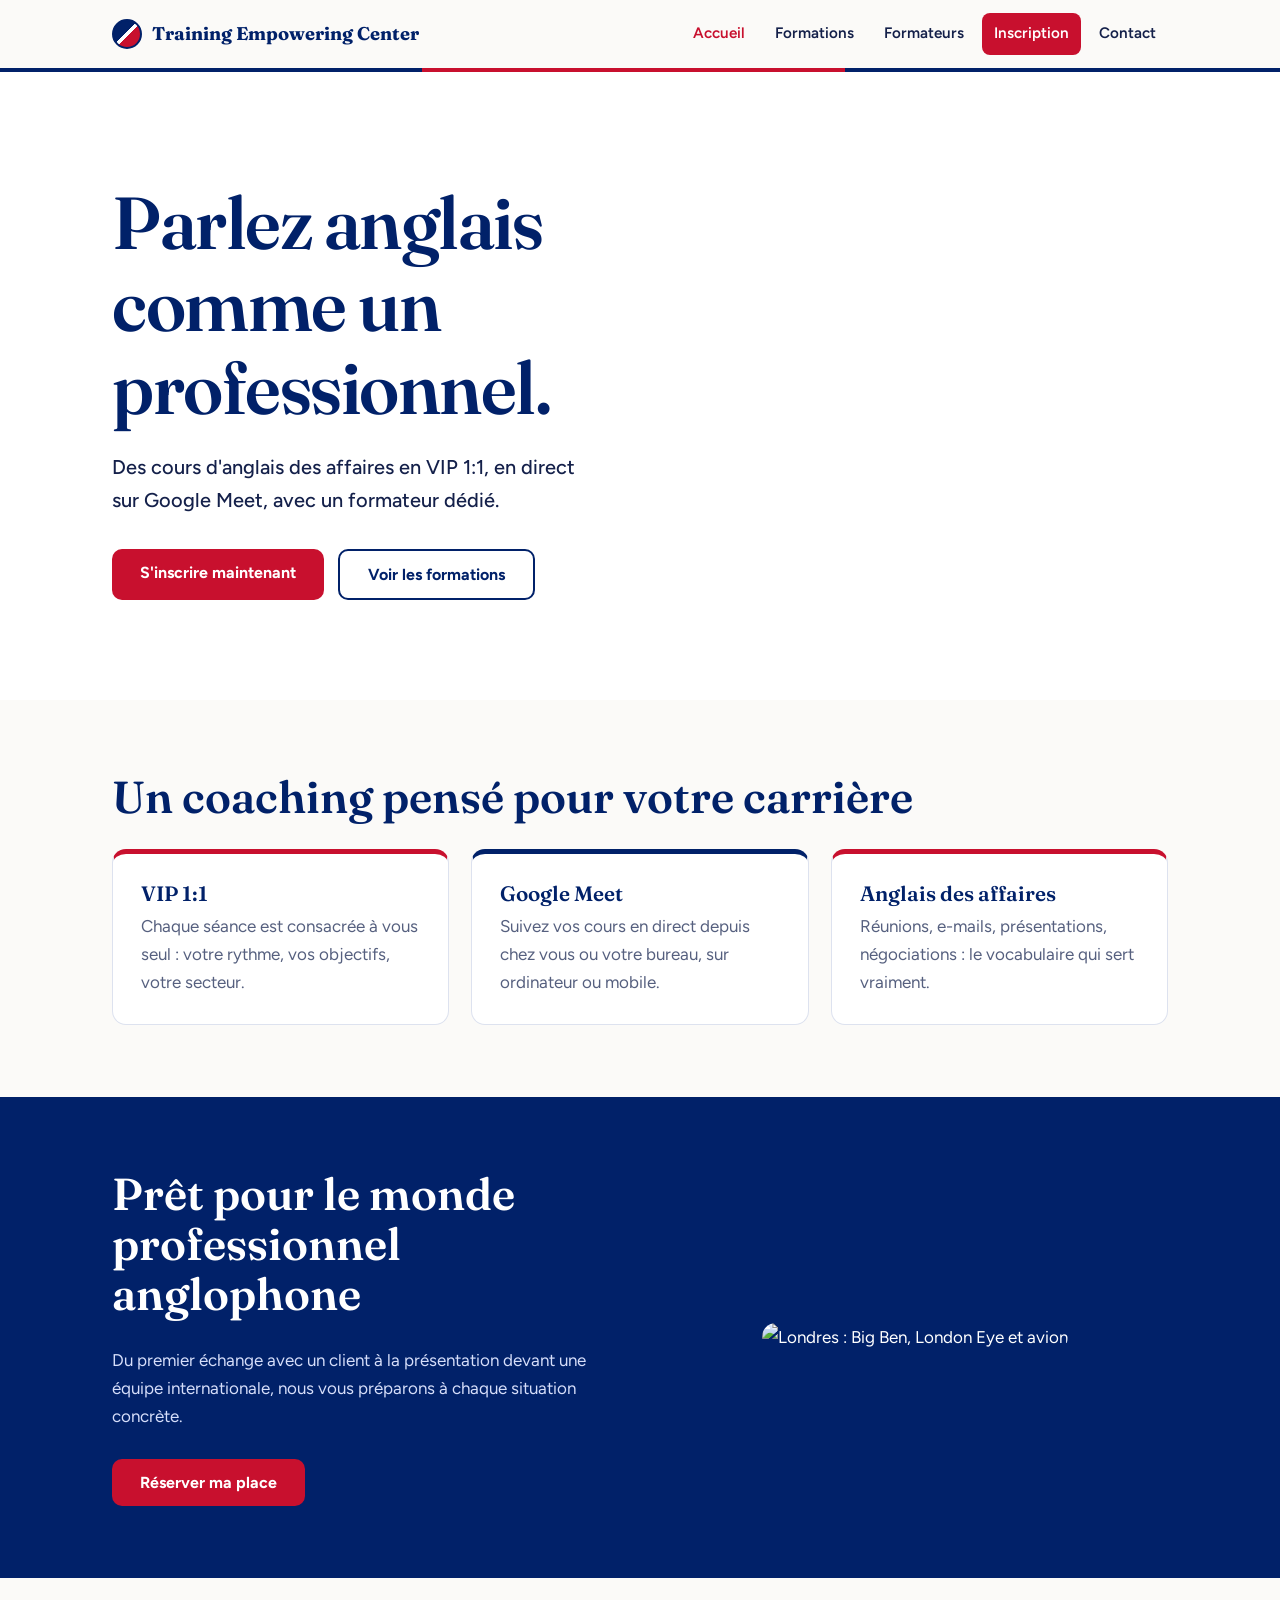
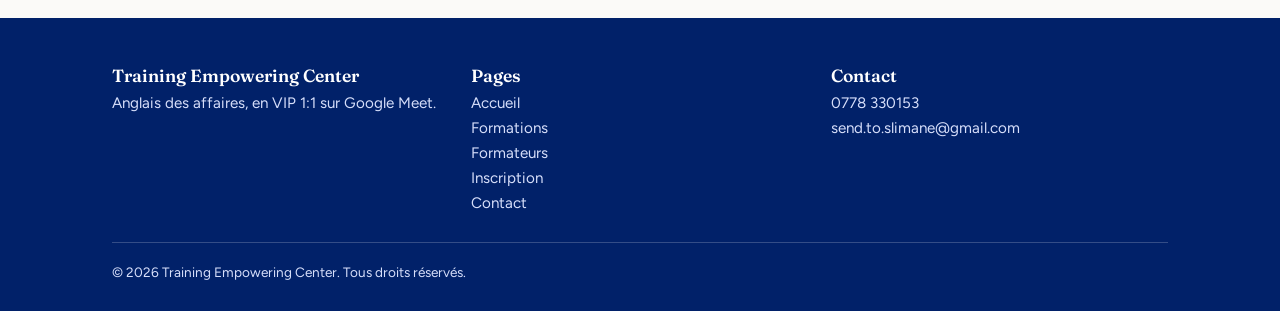
==== index.html @ 9cc6c2c0 "Add files via upload" ====
<!doctype html><html lang="fr"><head><meta charset="utf-8"><meta name="viewport" content="width=device-width,initial-scale=1">
<title>Anglais des affaires | Training Empowering Center</title><meta name="description" content="Cours d'anglais des affaires en VIP 1:1 sur Google Meet avec Training Empowering Center.">
<link rel="preconnect" href="https://fonts.googleapis.com"><link rel="preconnect" href="https://fonts.gstatic.com" crossorigin>
<link href="https://fonts.googleapis.com/css2?family=Figtree:wght@400;500;700&family=Fraunces:opsz,wght@9..144,600;9..144,700&display=swap" rel="stylesheet">
<link rel="stylesheet" href="style.css"></head><body>
<header><div class="wrap bar"><a class="logo" href="index.html"><i></i>Training Empowering Center</a><input type="checkbox" id="tg" aria-label="Menu"><label for="tg" class="burger">☰</label><nav><a class="on" href="index.html" aria-current=page>Accueil</a><a href="formations.html">Formations</a><a href="formateurs.html">Formateurs</a><a href="inscription.html" class='cta'>Inscription</a><a href="contact.html">Contact</a></nav></div></header>
<main>
<section class="hero"><div class="wrap"><h1>Parlez anglais comme un professionnel.</h1>
<p class="lead">Des cours d'anglais des affaires en VIP 1:1, en direct sur Google Meet, avec un formateur dédié.</p>
<div class="row"><a class="btn" href="inscription.html">S'inscrire maintenant</a><a class="btn alt" href="formations.html">Voir les formations</a></div></div></section>
<section><div class="wrap"><h2>Un coaching pensé pour votre carrière</h2><div class="grid">
<div class="card red"><h3>VIP 1:1</h3><p>Chaque séance est consacrée à vous seul : votre rythme, vos objectifs, votre secteur.</p></div>
<div class="card navy"><h3>Google Meet</h3><p>Suivez vos cours en direct depuis chez vous ou votre bureau, sur ordinateur ou mobile.</p></div>
<div class="card red"><h3>Anglais des affaires</h3><p>Réunions, e-mails, présentations, négociations : le vocabulaire qui sert vraiment.</p></div></div></div></section>
<section class="band"><div class="wrap split"><div><h2>Prêt pour le monde professionnel anglophone</h2><p>Du premier échange avec un client à la présentation devant une équipe internationale, nous vous préparons à chaque situation concrète.</p><br><a class="btn" href="inscription.html">Réserver ma place</a></div><img src="img/collage.jpg" alt="Londres : Big Ben, London Eye et avion" style="max-height:420px"></div></section></main>
<footer><div class="wrap"><div class="grid"><div><h3>Training Empowering Center</h3><p>Anglais des affaires, en VIP 1:1 sur Google Meet.</p></div>
<div><h3>Pages</h3><a href="index.html">Accueil</a><br><a href="formations.html">Formations</a><br><a href="formateurs.html">Formateurs</a><br><a href="inscription.html">Inscription</a><br><a href="contact.html">Contact</a></div>
<div><h3>Contact</h3><a href="tel:+213778330153">0778 330153</a><br><a href="mailto:send.to.slimane@gmail.com">send.to.slimane@gmail.com</a></div></div>
<div class="copy">© 2026 Training Empowering Center. Tous droits réservés.</div></div></footer></body></html>
---- style.css ----
:root{--navy:#012169;--navy2:#0a3190;--red:#C8102E;--paper:#fbfaf8;--mist:#eef1f8;--ink:#14204a;--mute:#56607f;--line:#dde2ef}
*{box-sizing:border-box;margin:0}
html{scroll-behavior:smooth}
body{font:17px/1.65 'Figtree',system-ui,sans-serif;color:var(--ink);background:var(--paper)}
h1,h2,h3{font-family:'Fraunces',Georgia,serif;line-height:1.12;color:var(--navy);font-weight:600}
h1{font-size:clamp(2.4rem,7vw,4.6rem);letter-spacing:-.02em}
h2{font-size:clamp(1.8rem,4.5vw,2.8rem);margin-bottom:.6em}
h3{font-size:1.3rem;margin-bottom:.3em}
a{color:inherit}img{max-width:100%;display:block}
:focus-visible{outline:3px solid var(--red);outline-offset:3px}
.wrap{max-width:1100px;margin:auto;padding:0 22px}
section{padding:72px 0}
header{position:sticky;top:0;z-index:20;background:rgba(251,250,248,.94);backdrop-filter:blur(8px);border-bottom:4px solid transparent;border-image:linear-gradient(90deg,var(--navy) 33%,var(--red) 33% 66%,var(--navy) 66%) 1}
.bar{display:flex;align-items:center;justify-content:space-between;height:68px}
.logo{font-family:'Fraunces',serif;font-weight:700;color:var(--navy);text-decoration:none;font-size:1.15rem;display:flex;gap:10px;align-items:center}
.logo i{width:30px;height:30px;border-radius:50%;background:linear-gradient(135deg,var(--navy) 45%,#fff 45% 55%,var(--red) 55%);border:2px solid var(--navy)}
nav{display:flex;gap:6px;align-items:center}
nav a{text-decoration:none;padding:8px 12px;border-radius:8px;font-weight:600;font-size:.95rem;color:var(--ink)}
nav a:hover,nav a.on{color:var(--red)}
nav a.cta{background:var(--red);color:#fff}nav a.cta:hover{background:#a50d26;color:#fff}
#tg{display:none}
.burger{display:none;cursor:pointer;font-size:1.7rem;color:var(--navy)}
.btn{display:inline-block;background:var(--red);color:#fff;text-decoration:none;font-weight:700;padding:14px 28px;border-radius:10px;border:0;font:700 1rem 'Figtree';cursor:pointer;transition:background .2s}
.btn:hover{background:#a50d26}
.btn.alt{background:transparent;color:var(--navy);border:2px solid var(--navy)}.btn.alt:hover{background:var(--navy);color:#fff}
.hero{position:relative;overflow:hidden;padding:110px 0 100px;isolation:isolate}
.hero::before{content:"";position:absolute;inset:0;z-index:-1;background:url(img/hero.jpg) center 25%/cover;opacity:.3}
.hero::after{content:"";position:absolute;inset:0;z-index:-2;background:#fff}
.hero p.lead{font-size:1.25rem;max-width:36ch;margin:22px 0 32px;color:var(--ink);font-weight:500}
.hero .row{display:flex;gap:14px;flex-wrap:wrap}
.hero h1{max-width:12ch;animation:up .8s both}
@keyframes up{from{opacity:0;transform:translateY(18px)}}
.sub{padding:64px 0 40px;background:var(--mist);border-bottom:1px solid var(--line)}
.sub p{max-width:50ch;color:var(--mute);font-size:1.1rem}
.grid{display:grid;gap:22px;grid-template-columns:repeat(auto-fit,minmax(250px,1fr))}
.card{background:#fff;border:1px solid var(--line);border-radius:14px;padding:28px}
.card p{color:var(--mute)}
.card.red{border-top:5px solid var(--red)}.card.navy{border-top:5px solid var(--navy)}
.split{display:grid;gap:44px;grid-template-columns:1fr 1fr;align-items:center}
.split img{border-radius:16px;margin:auto;max-height:480px;width:auto}
.band{background:var(--navy);color:#fff}.band h2,.band h3{color:#fff}.band p{color:#d6defa}
.band .card{background:rgba(255,255,255,.08);border-color:rgba(255,255,255,.2)}
.list{list-style:none;padding:0}.list li{padding:10px 0 10px 30px;position:relative;border-bottom:1px solid var(--line)}
.list li::before{content:"";position:absolute;left:0;top:19px;width:14px;height:4px;background:var(--red)}
.tag{display:inline-block;background:var(--mist);color:var(--navy);padding:4px 12px;border-radius:99px;font-size:.85rem;font-weight:700;margin:4px 6px 0 0}
.price{font-family:'Fraunces',serif;font-size:2rem;color:var(--red);font-weight:700}
.trainer{display:grid;grid-template-columns:200px 1fr;gap:32px;align-items:center;background:#fff;border:1px solid var(--line);border-radius:18px;padding:32px}
.trainer img{width:200px;height:200px;object-fit:cover;border-radius:50%;border:6px solid #fff;box-shadow:0 0 0 4px var(--navy)}
.trainer.soon{border-style:dashed;background:transparent;grid-template-columns:1fr;text-align:center;color:var(--mute);margin-top:22px}
form{display:grid;gap:18px}
label{font-weight:700;font-size:.95rem;color:var(--navy);display:grid;gap:6px}
input,select,textarea{font:inherit;padding:13px 14px;border:2px solid var(--line);border-radius:10px;background:#fff;color:var(--ink);width:100%}
input:focus,select:focus,textarea:focus{border-color:var(--navy);outline:0}
.two{display:grid;gap:18px;grid-template-columns:1fr 1fr}
.formbox{background:#fff;border:1px solid var(--line);border-radius:18px;padding:34px;border-top:6px solid var(--red)}
footer{background:var(--navy);color:#d6defa;padding:48px 0 28px;margin-top:40px;font-size:.95rem}
footer .grid{margin-bottom:26px}footer h3{color:#fff;font-size:1.1rem}footer a{text-decoration:none}footer a:hover{color:#fff;text-decoration:underline}
.copy{border-top:1px solid rgba(255,255,255,.2);padding-top:18px;font-size:.85rem}
@media(max-width:820px){.split,.trainer,.two{grid-template-columns:1fr}.trainer{text-align:center}.trainer img{margin:auto}
.burger{display:block}nav{display:none;position:absolute;top:68px;left:0;right:0;background:var(--paper);flex-direction:column;align-items:stretch;padding:12px 22px 20px;border-bottom:1px solid var(--line)}
#tg:checked~nav{display:flex}section{padding:52px 0}.hero{padding:70px 0}}
@media(prefers-reduced-motion:reduce){*{animation:none!important;scroll-behavior:auto}}
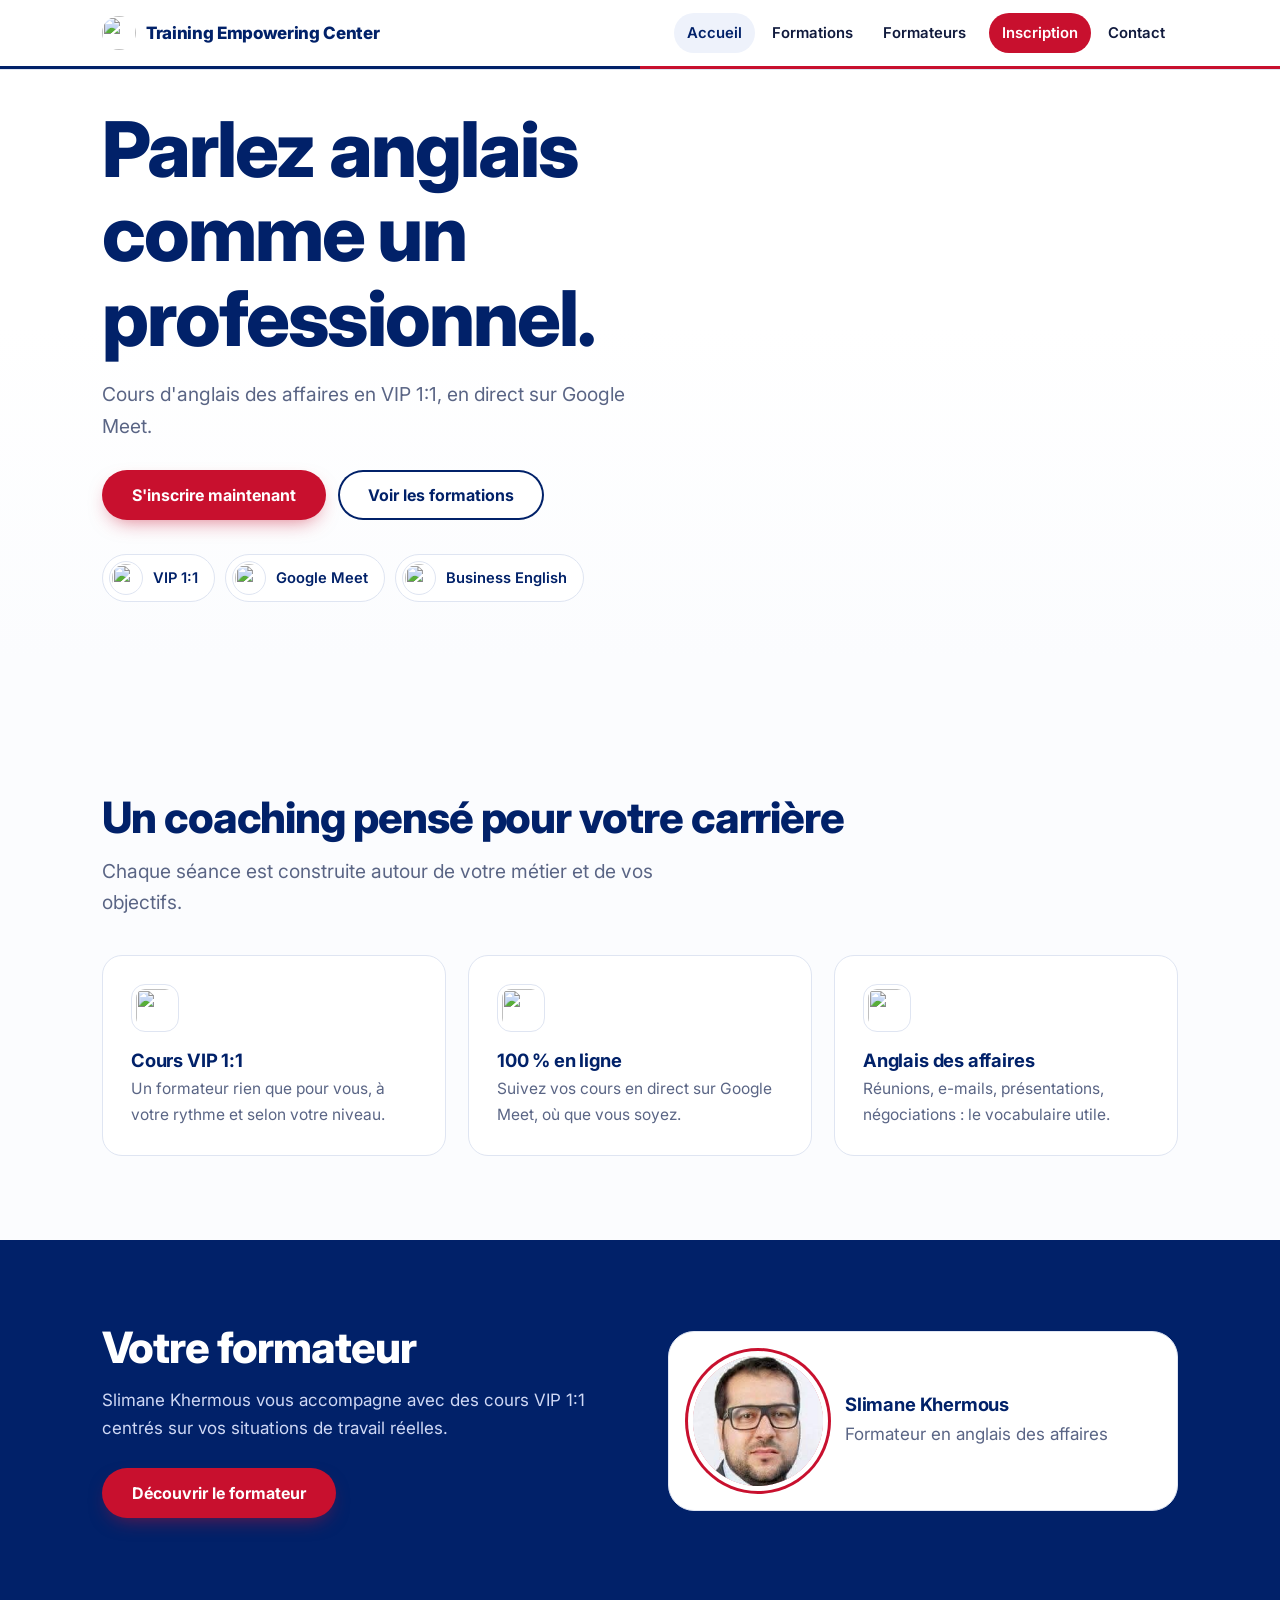
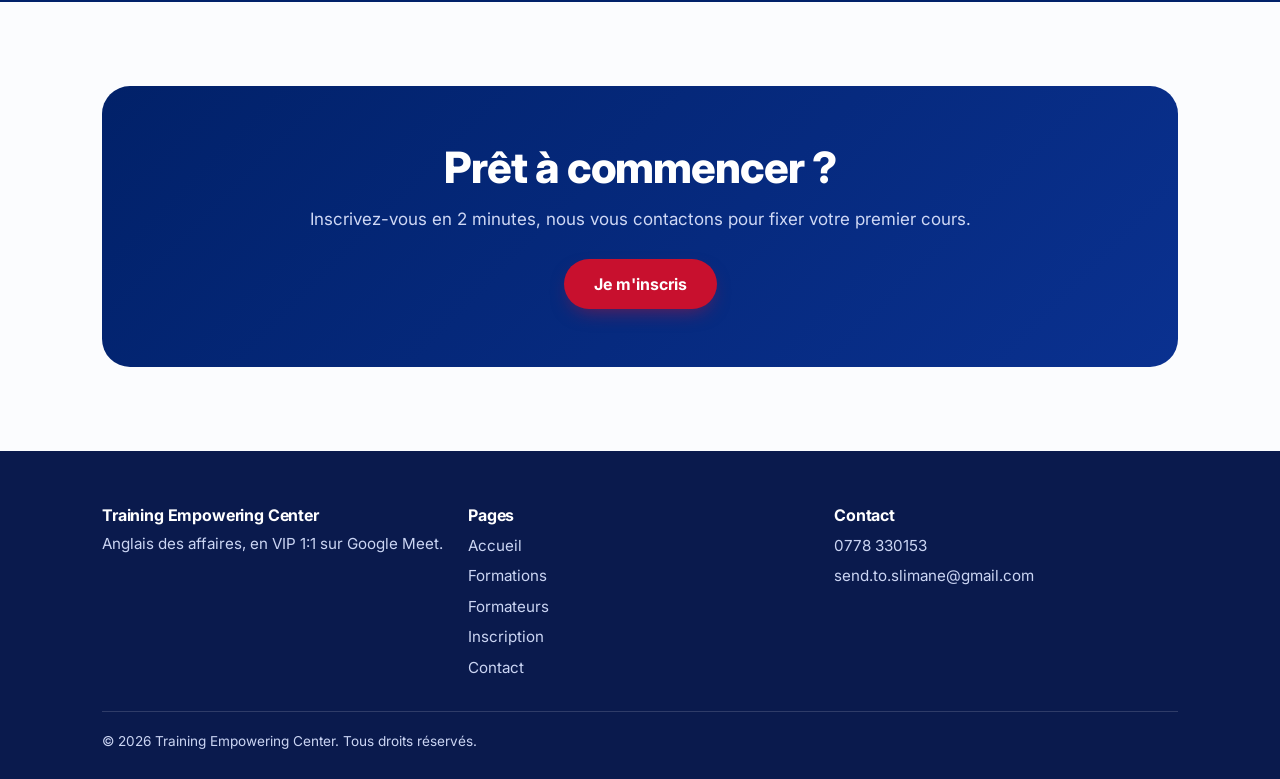
==== commit d61bd000: "Add files via upload" ====
--- a/index.html
+++ b/index.html
@@ -1,18 +1,20 @@
 <!doctype html><html lang="fr"><head><meta charset="utf-8"><meta name="viewport" content="width=device-width,initial-scale=1">
-<title>Anglais des affaires | Training Empowering Center</title><meta name="description" content="Cours d'anglais des affaires en VIP 1:1 sur Google Meet avec Training Empowering Center.">
+<title>Anglais des affaires | Training Empowering Center</title><meta name="description" content="Cours d'anglais des affaires en VIP 1:1 sur Google Meet.">
 <link rel="preconnect" href="https://fonts.googleapis.com"><link rel="preconnect" href="https://fonts.gstatic.com" crossorigin>
-<link href="https://fonts.googleapis.com/css2?family=Figtree:wght@400;500;700&family=Fraunces:opsz,wght@9..144,600;9..144,700&display=swap" rel="stylesheet">
-<link rel="stylesheet" href="style.css"></head><body>
-<header><div class="wrap bar"><a class="logo" href="index.html"><i></i>Training Empowering Center</a><input type="checkbox" id="tg" aria-label="Menu"><label for="tg" class="burger">☰</label><nav><a class="on" href="index.html" aria-current=page>Accueil</a><a href="formations.html">Formations</a><a href="formateurs.html">Formateurs</a><a href="inscription.html" class='cta'>Inscription</a><a href="contact.html">Contact</a></nav></div></header>
+<link href="https://fonts.googleapis.com/css2?family=Inter:wght@400;500;600;700;800&display=swap" rel="stylesheet"><link rel="stylesheet" href="style.css"></head><body>
+<header><div class="wrap bar"><a class="logo" href="index.html"><img src="img/i-flag.jpg" alt="">Training Empowering Center</a><input type="checkbox" id="tg" aria-label="Menu"><label for="tg" class="burger">☰</label><nav><a href="index.html" class="on">Accueil</a><a href="formations.html" class="">Formations</a><a href="formateurs.html" class="">Formateurs</a><a href="inscription.html" class="cta">Inscription</a><a href="contact.html" class="">Contact</a></nav></div></header>
 <main>
 <section class="hero"><div class="wrap"><h1>Parlez anglais comme un professionnel.</h1>
-<p class="lead">Des cours d'anglais des affaires en VIP 1:1, en direct sur Google Meet, avec un formateur dédié.</p>
-<div class="row"><a class="btn" href="inscription.html">S'inscrire maintenant</a><a class="btn alt" href="formations.html">Voir les formations</a></div></div></section>
-<section><div class="wrap"><h2>Un coaching pensé pour votre carrière</h2><div class="grid">
-<div class="card red"><h3>VIP 1:1</h3><p>Chaque séance est consacrée à vous seul : votre rythme, vos objectifs, votre secteur.</p></div>
-<div class="card navy"><h3>Google Meet</h3><p>Suivez vos cours en direct depuis chez vous ou votre bureau, sur ordinateur ou mobile.</p></div>
-<div class="card red"><h3>Anglais des affaires</h3><p>Réunions, e-mails, présentations, négociations : le vocabulaire qui sert vraiment.</p></div></div></div></section>
-<section class="band"><div class="wrap split"><div><h2>Prêt pour le monde professionnel anglophone</h2><p>Du premier échange avec un client à la présentation devant une équipe internationale, nous vous préparons à chaque situation concrète.</p><br><a class="btn" href="inscription.html">Réserver ma place</a></div><img src="img/collage.jpg" alt="Londres : Big Ben, London Eye et avion" style="max-height:420px"></div></section></main>
+<p class="lead">Cours d'anglais des affaires en VIP 1:1, en direct sur Google Meet.</p>
+<div class="row"><a class="btn" href="inscription.html">S'inscrire maintenant</a><a class="btn alt" href="formations.html">Voir les formations</a></div>
+<div class="chips"><span class="chip"><img class="ico" src="img/i-flag.jpg" alt="">VIP 1:1</span><span class="chip"><img class="ico" src="img/i-phone.jpg" alt="">Google Meet</span><span class="chip"><img class="ico" src="img/i-bigben.jpg" alt="">Business English</span></div></div></section>
+<section><div class="wrap"><h2>Un coaching pensé pour votre carrière</h2><p class="lead" style="margin-bottom:36px">Chaque séance est construite autour de votre métier et de vos objectifs.</p><div class="grid">
+<div class="card"><img class="ico" src="img/i-passport.jpg" alt=""><h3>Cours VIP 1:1</h3><p>Un formateur rien que pour vous, à votre rythme et selon votre niveau.</p></div>
+<div class="card"><img class="ico" src="img/i-map.jpg" alt=""><h3>100 % en ligne</h3><p>Suivez vos cours en direct sur Google Meet, où que vous soyez.</p></div>
+<div class="card"><img class="ico" src="img/i-london.jpg" alt=""><h3>Anglais des affaires</h3><p>Réunions, e-mails, présentations, négociations : le vocabulaire utile.</p></div></div></div></section>
+<section class="band"><div class="wrap split"><div><h2>Votre formateur</h2><p style="margin-bottom:26px">Slimane Khermous vous accompagne avec des cours VIP 1:1 centrés sur vos situations de travail réelles.</p><a class="btn" href="formateurs.html">Découvrir le formateur</a></div>
+<div class="trainer" style="grid-template-columns:130px 1fr;padding:24px;gap:22px"><img src="img/slimane.jpg" alt="Slimane Khermous" style="width:130px;height:130px"><div><h3 style="color:var(--navy)">Slimane Khermous</h3><p style="color:var(--mute)">Formateur en anglais des affaires</p></div></div></div></section>
+<section><div class="wrap"><div class="cta-band"><h2>Prêt à commencer ?</h2><p>Inscrivez-vous en 2 minutes, nous vous contactons pour fixer votre premier cours.</p><a class="btn" href="inscription.html">Je m'inscris</a></div></div></section></main>
 <footer><div class="wrap"><div class="grid"><div><h3>Training Empowering Center</h3><p>Anglais des affaires, en VIP 1:1 sur Google Meet.</p></div>
 <div><h3>Pages</h3><a href="index.html">Accueil</a><br><a href="formations.html">Formations</a><br><a href="formateurs.html">Formateurs</a><br><a href="inscription.html">Inscription</a><br><a href="contact.html">Contact</a></div>
 <div><h3>Contact</h3><a href="tel:+213778330153">0778 330153</a><br><a href="mailto:send.to.slimane@gmail.com">send.to.slimane@gmail.com</a></div></div>
--- a/style.css
+++ b/style.css
@@ -1,62 +1,72 @@
-:root{--navy:#012169;--navy2:#0a3190;--red:#C8102E;--paper:#fbfaf8;--mist:#eef1f8;--ink:#14204a;--mute:#56607f;--line:#dde2ef}
+:root{--navy:#012169;--red:#C8102E;--paper:#fbfcfe;--mist:#eef2fb;--ink:#101a3d;--mute:#5a6585;--line:#dfe5f2}
 *{box-sizing:border-box;margin:0}
 html{scroll-behavior:smooth}
-body{font:17px/1.65 'Figtree',system-ui,sans-serif;color:var(--ink);background:var(--paper)}
-h1,h2,h3{font-family:'Fraunces',Georgia,serif;line-height:1.12;color:var(--navy);font-weight:600}
-h1{font-size:clamp(2.4rem,7vw,4.6rem);letter-spacing:-.02em}
-h2{font-size:clamp(1.8rem,4.5vw,2.8rem);margin-bottom:.6em}
-h3{font-size:1.3rem;margin-bottom:.3em}
+body{font:400 17px/1.65 'Inter',system-ui,sans-serif;color:var(--ink);background:var(--paper);-webkit-font-smoothing:antialiased}
+h1,h2,h3{color:var(--navy);font-weight:800;letter-spacing:-.025em;line-height:1.1}
+h1{font-size:clamp(2.5rem,7vw,4.8rem)}h2{font-size:clamp(1.8rem,4.2vw,2.7rem);margin-bottom:14px}h3{font-size:1.15rem;letter-spacing:-.01em;font-weight:700;margin-bottom:6px}
 a{color:inherit}img{max-width:100%;display:block}
 :focus-visible{outline:3px solid var(--red);outline-offset:3px}
-.wrap{max-width:1100px;margin:auto;padding:0 22px}
-section{padding:72px 0}
-header{position:sticky;top:0;z-index:20;background:rgba(251,250,248,.94);backdrop-filter:blur(8px);border-bottom:4px solid transparent;border-image:linear-gradient(90deg,var(--navy) 33%,var(--red) 33% 66%,var(--navy) 66%) 1}
-.bar{display:flex;align-items:center;justify-content:space-between;height:68px}
-.logo{font-family:'Fraunces',serif;font-weight:700;color:var(--navy);text-decoration:none;font-size:1.15rem;display:flex;gap:10px;align-items:center}
-.logo i{width:30px;height:30px;border-radius:50%;background:linear-gradient(135deg,var(--navy) 45%,#fff 45% 55%,var(--red) 55%);border:2px solid var(--navy)}
-nav{display:flex;gap:6px;align-items:center}
-nav a{text-decoration:none;padding:8px 12px;border-radius:8px;font-weight:600;font-size:.95rem;color:var(--ink)}
-nav a:hover,nav a.on{color:var(--red)}
-nav a.cta{background:var(--red);color:#fff}nav a.cta:hover{background:#a50d26;color:#fff}
-#tg{display:none}
-.burger{display:none;cursor:pointer;font-size:1.7rem;color:var(--navy)}
-.btn{display:inline-block;background:var(--red);color:#fff;text-decoration:none;font-weight:700;padding:14px 28px;border-radius:10px;border:0;font:700 1rem 'Figtree';cursor:pointer;transition:background .2s}
-.btn:hover{background:#a50d26}
-.btn.alt{background:transparent;color:var(--navy);border:2px solid var(--navy)}.btn.alt:hover{background:var(--navy);color:#fff}
-.hero{position:relative;overflow:hidden;padding:110px 0 100px;isolation:isolate}
-.hero::before{content:"";position:absolute;inset:0;z-index:-1;background:url(img/hero.jpg) center 25%/cover;opacity:.3}
-.hero::after{content:"";position:absolute;inset:0;z-index:-2;background:#fff}
-.hero p.lead{font-size:1.25rem;max-width:36ch;margin:22px 0 32px;color:var(--ink);font-weight:500}
-.hero .row{display:flex;gap:14px;flex-wrap:wrap}
-.hero h1{max-width:12ch;animation:up .8s both}
-@keyframes up{from{opacity:0;transform:translateY(18px)}}
-.sub{padding:64px 0 40px;background:var(--mist);border-bottom:1px solid var(--line)}
-.sub p{max-width:50ch;color:var(--mute);font-size:1.1rem}
-.grid{display:grid;gap:22px;grid-template-columns:repeat(auto-fit,minmax(250px,1fr))}
-.card{background:#fff;border:1px solid var(--line);border-radius:14px;padding:28px}
-.card p{color:var(--mute)}
-.card.red{border-top:5px solid var(--red)}.card.navy{border-top:5px solid var(--navy)}
-.split{display:grid;gap:44px;grid-template-columns:1fr 1fr;align-items:center}
-.split img{border-radius:16px;margin:auto;max-height:480px;width:auto}
-.band{background:var(--navy);color:#fff}.band h2,.band h3{color:#fff}.band p{color:#d6defa}
-.band .card{background:rgba(255,255,255,.08);border-color:rgba(255,255,255,.2)}
-.list{list-style:none;padding:0}.list li{padding:10px 0 10px 30px;position:relative;border-bottom:1px solid var(--line)}
-.list li::before{content:"";position:absolute;left:0;top:19px;width:14px;height:4px;background:var(--red)}
-.tag{display:inline-block;background:var(--mist);color:var(--navy);padding:4px 12px;border-radius:99px;font-size:.85rem;font-weight:700;margin:4px 6px 0 0}
-.price{font-family:'Fraunces',serif;font-size:2rem;color:var(--red);font-weight:700}
-.trainer{display:grid;grid-template-columns:200px 1fr;gap:32px;align-items:center;background:#fff;border:1px solid var(--line);border-radius:18px;padding:32px}
-.trainer img{width:200px;height:200px;object-fit:cover;border-radius:50%;border:6px solid #fff;box-shadow:0 0 0 4px var(--navy)}
-.trainer.soon{border-style:dashed;background:transparent;grid-template-columns:1fr;text-align:center;color:var(--mute);margin-top:22px}
-form{display:grid;gap:18px}
-label{font-weight:700;font-size:.95rem;color:var(--navy);display:grid;gap:6px}
-input,select,textarea{font:inherit;padding:13px 14px;border:2px solid var(--line);border-radius:10px;background:#fff;color:var(--ink);width:100%}
-input:focus,select:focus,textarea:focus{border-color:var(--navy);outline:0}
+.wrap{max-width:1120px;margin:auto;padding:0 22px}
+section{padding:84px 0}
+.lead{font-size:1.2rem;color:var(--mute);max-width:46ch}
+header{position:sticky;top:0;z-index:20;background:rgba(255,255,255,.9);backdrop-filter:blur(10px);border-bottom:1px solid var(--line)}
+header::after{content:"";display:block;height:3px;background:linear-gradient(90deg,var(--navy) 50%,var(--red) 50%)}
+.bar{display:flex;align-items:center;justify-content:space-between;height:66px}
+.logo{font-weight:800;color:var(--navy);text-decoration:none;letter-spacing:-.02em;display:flex;gap:10px;align-items:center}
+.logo img{width:34px;height:34px;border-radius:50%;object-fit:cover}
+nav{display:flex;gap:4px;align-items:center}
+nav a{text-decoration:none;padding:8px 13px;border-radius:999px;font-weight:600;font-size:.93rem;color:var(--ink)}
+nav a:hover,nav a.on{background:var(--mist);color:var(--navy)}
+nav a.cta{background:var(--red);color:#fff;margin-left:6px}nav a.cta:hover{background:#a50d26}
+#tg{display:none}.burger{display:none;cursor:pointer;font-size:1.6rem;color:var(--navy)}
+.btn{display:inline-block;background:var(--red);color:#fff;text-decoration:none;font:700 1rem 'Inter';padding:15px 30px;border-radius:999px;border:0;cursor:pointer;transition:.2s;box-shadow:0 8px 20px -8px rgba(200,16,46,.6)}
+.btn:hover{background:#a50d26;transform:translateY(-2px)}
+.btn.alt{background:#fff;color:var(--navy);box-shadow:inset 0 0 0 2px var(--navy)}.btn.alt:hover{background:var(--navy);color:#fff}
+.hero{position:relative;min-height:640px;display:flex;align-items:flex-end;padding:0 0 70px;background:url(img/bg.jpg) center top/cover no-repeat,#fff}
+.hero::before{content:"";position:absolute;inset:0;background:linear-gradient(to bottom,rgba(255,255,255,0) 0%,rgba(255,255,255,.55) 40%,var(--paper) 92%)}
+.hero .wrap{position:relative;width:100%}
+.hero h1{max-width:13ch;margin-bottom:18px;animation:up .8s both}
+@keyframes up{from{opacity:0;transform:translateY(16px)}}
+.row{display:flex;gap:12px;flex-wrap:wrap;margin-top:28px}
+.chips{display:flex;gap:10px;flex-wrap:wrap;margin-top:34px}
+.chip{display:flex;align-items:center;gap:10px;background:#fff;border:1px solid var(--line);padding:6px 16px 6px 6px;border-radius:999px;font-weight:600;font-size:.92rem;color:var(--navy)}
+.ico{width:48px;height:48px;flex:none;border-radius:14px;background:#fff;border:1px solid var(--line);padding:4px;object-fit:contain}
+.chip .ico{width:34px;height:34px;border-radius:50%;padding:2px}
+.sub{padding:70px 0 54px;background:linear-gradient(180deg,var(--mist),var(--paper))}
+.sub h1{font-size:clamp(2.2rem,6vw,3.6rem);margin-bottom:12px}
+.grid{display:grid;gap:22px;grid-template-columns:repeat(auto-fit,minmax(260px,1fr))}
+.card{background:#fff;border:1px solid var(--line);border-radius:20px;padding:28px;transition:.2s}
+.card:hover{box-shadow:0 18px 40px -24px rgba(1,33,105,.35);transform:translateY(-3px)}
+.card .ico{margin-bottom:18px}.card p{color:var(--mute);font-size:.97rem}
+.split{display:grid;gap:56px;grid-template-columns:1fr 1fr;align-items:center}
+.band{background:var(--navy);color:#fff}.band h2,.band h3{color:#fff}.band p{color:#cfd8f5}
+.band .card{background:rgba(255,255,255,.07);border-color:rgba(255,255,255,.18)}.band .card:hover{transform:none;box-shadow:none}
+.step{font-size:2.4rem;font-weight:800;color:#ff5a74;letter-spacing:-.04em;margin-bottom:6px;line-height:1}
+.list{list-style:none;padding:0;margin:20px 0 28px}.list li{display:flex;gap:14px;align-items:center;padding:12px 0;border-bottom:1px solid var(--line);font-weight:500}
+.list .ico{width:40px;height:40px;border-radius:12px}
+.tag{display:inline-block;background:var(--mist);color:var(--navy);padding:5px 13px;border-radius:999px;font-size:.85rem;font-weight:600;margin:4px 6px 0 0}
+.trainer{display:grid;grid-template-columns:190px 1fr;gap:34px;align-items:center;background:#fff;border:1px solid var(--line);border-radius:26px;padding:34px}
+.trainer img{width:190px;height:190px;object-fit:cover;border-radius:50%;box-shadow:0 0 0 5px #fff,0 0 0 8px var(--red)}
+.trainer.soon{grid-template-columns:1fr;text-align:center;border-style:dashed;background:transparent;margin-top:20px;color:var(--mute)}
+.cta-band{text-align:center;background:linear-gradient(135deg,var(--navy),#0a3190);color:#fff;border-radius:28px;padding:58px 24px}.cta-band h2{color:#fff}.cta-band p{color:#cfd8f5;margin:0 auto 26px}
+.enroll{display:grid;grid-template-columns:5fr 7fr;border-radius:28px;overflow:hidden;border:1px solid var(--line);background:#fff;box-shadow:0 30px 60px -40px rgba(1,33,105,.5)}
+.side{background:var(--navy);color:#fff;padding:42px 34px;display:flex;flex-direction:column;gap:22px}.side h2{color:#fff;font-size:1.9rem}
+.side div{display:flex;gap:14px;align-items:center;color:#d6defa;font-size:.97rem}.side b{color:#fff;display:block}
+.side a{text-decoration:none}
+form{padding:42px 38px;display:grid;gap:20px}
+fieldset{border:0;padding:0}legend,label{font-weight:600;font-size:.9rem;color:var(--navy);margin-bottom:8px;display:block}
+input:not([type=radio]),select,textarea{font:inherit;padding:14px 16px;border:1.5px solid var(--line);border-radius:12px;background:var(--paper);color:var(--ink);width:100%}
+input:focus,select:focus,textarea:focus{border-color:var(--navy);outline:0;background:#fff;box-shadow:0 0 0 4px rgba(1,33,105,.08)}
 .two{display:grid;gap:18px;grid-template-columns:1fr 1fr}
-.formbox{background:#fff;border:1px solid var(--line);border-radius:18px;padding:34px;border-top:6px solid var(--red)}
-footer{background:var(--navy);color:#d6defa;padding:48px 0 28px;margin-top:40px;font-size:.95rem}
-footer .grid{margin-bottom:26px}footer h3{color:#fff;font-size:1.1rem}footer a{text-decoration:none}footer a:hover{color:#fff;text-decoration:underline}
-.copy{border-top:1px solid rgba(255,255,255,.2);padding-top:18px;font-size:.85rem}
-@media(max-width:820px){.split,.trainer,.two{grid-template-columns:1fr}.trainer{text-align:center}.trainer img{margin:auto}
-.burger{display:block}nav{display:none;position:absolute;top:68px;left:0;right:0;background:var(--paper);flex-direction:column;align-items:stretch;padding:12px 22px 20px;border-bottom:1px solid var(--line)}
-#tg:checked~nav{display:flex}section{padding:52px 0}.hero{padding:70px 0}}
-@media(prefers-reduced-motion:reduce){*{animation:none!important;scroll-behavior:auto}}
+.pills{display:flex;gap:10px;flex-wrap:wrap}.pills label{margin:0}
+.pills input{position:absolute;opacity:0}.pills span{display:block;padding:10px 18px;border-radius:999px;border:1.5px solid var(--line);font-weight:600;cursor:pointer;color:var(--mute);background:var(--paper)}
+.pills input:checked+span{background:var(--navy);border-color:var(--navy);color:#fff}.pills input:focus-visible+span{outline:3px solid var(--red);outline-offset:2px}
+.btn.full{width:100%;text-align:center;padding:17px}
+.fine{font-size:.85rem;color:var(--mute);text-align:center}
+footer{background:#0a1a4d;color:#cbd5f3;padding:56px 0 26px;font-size:.95rem}
+footer .grid{margin-bottom:28px}footer h3{color:#fff;font-size:1rem}footer a{text-decoration:none;line-height:2}footer a:hover{color:#fff;text-decoration:underline}
+.copy{border-top:1px solid rgba(255,255,255,.15);padding-top:18px;font-size:.85rem}
+@media(max-width:860px){.split,.trainer,.two,.enroll{grid-template-columns:1fr}.split{gap:34px}.trainer{text-align:center}.trainer img{margin:auto}
+.burger{display:block}nav{display:none;position:absolute;top:66px;left:0;right:0;background:#fff;flex-direction:column;align-items:stretch;padding:12px 22px 20px;border-bottom:1px solid var(--line)}
+nav a.cta{margin:6px 0 0;text-align:center}#tg:checked~nav{display:flex}section{padding:56px 0}.hero{min-height:560px;padding-bottom:50px}form,.side{padding:30px 22px}}
+@media(prefers-reduced-motion:reduce){*{animation:none!important;transition:none!important}}
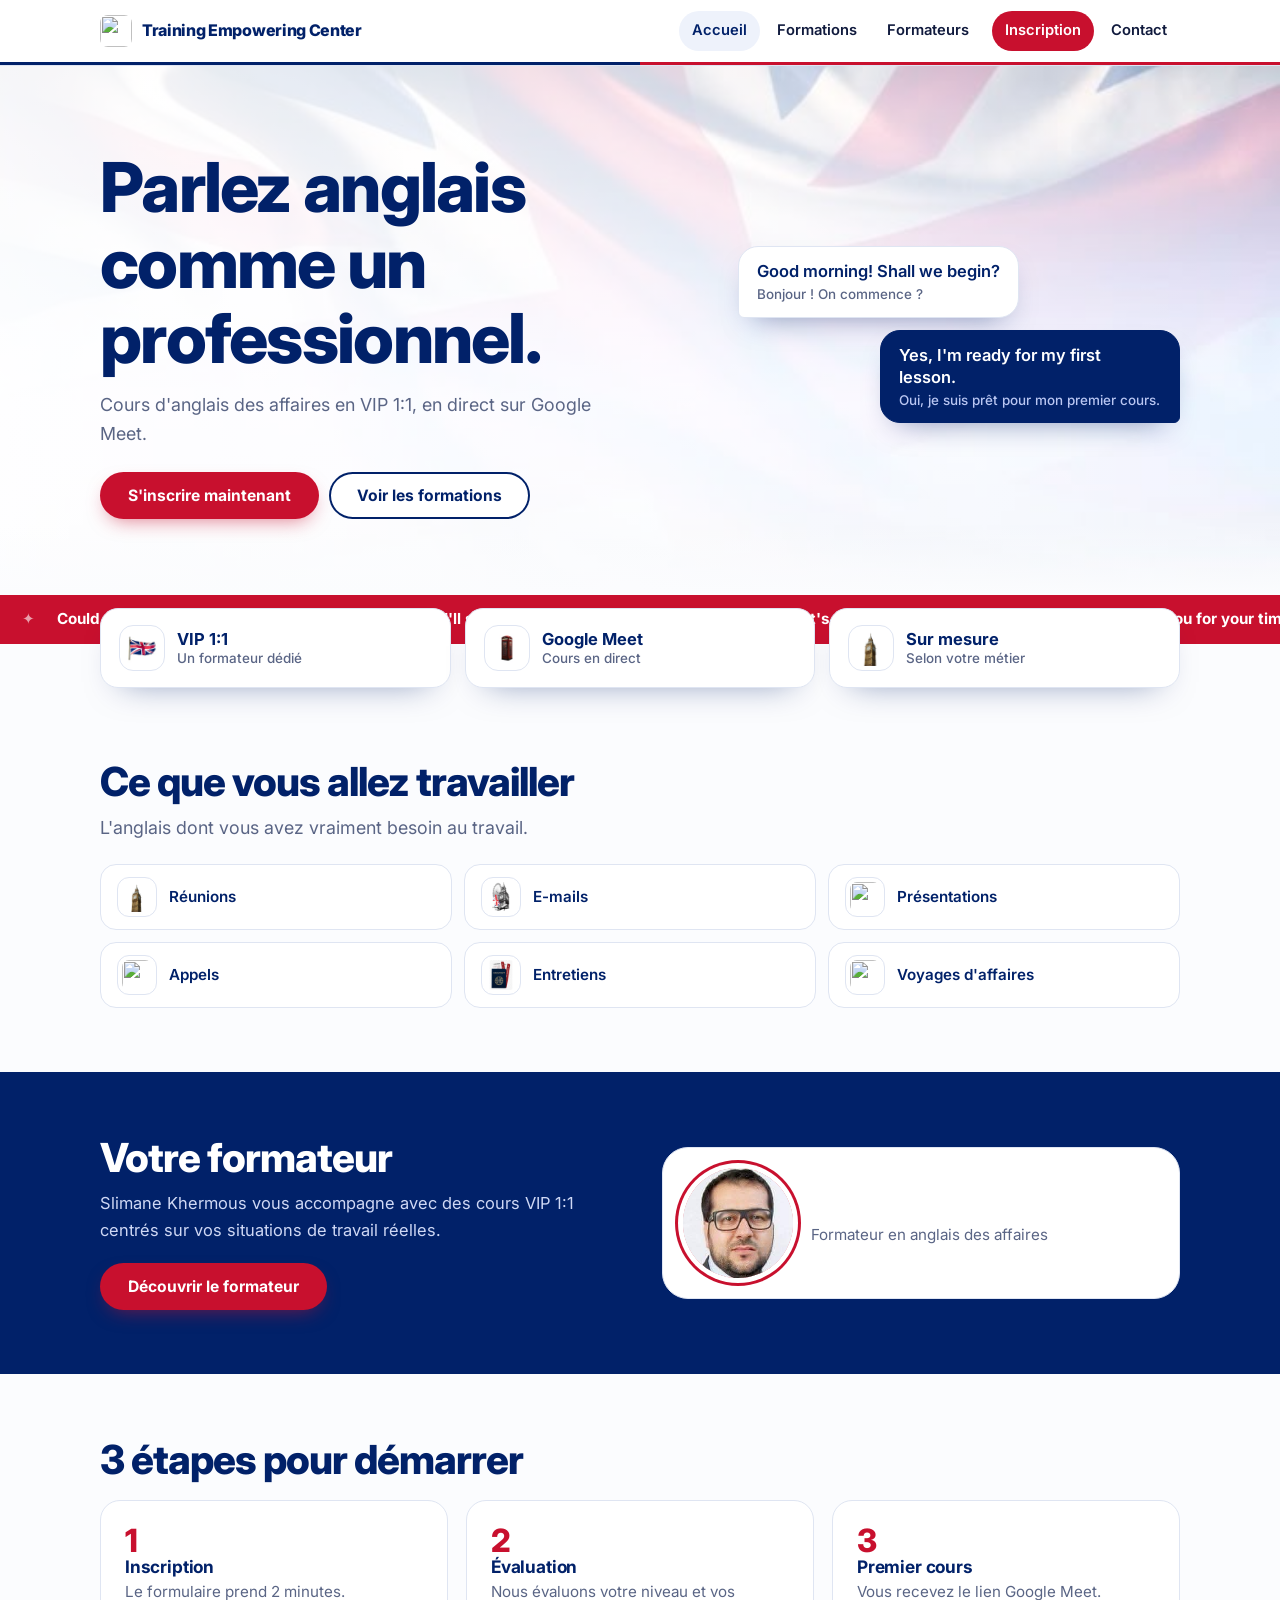
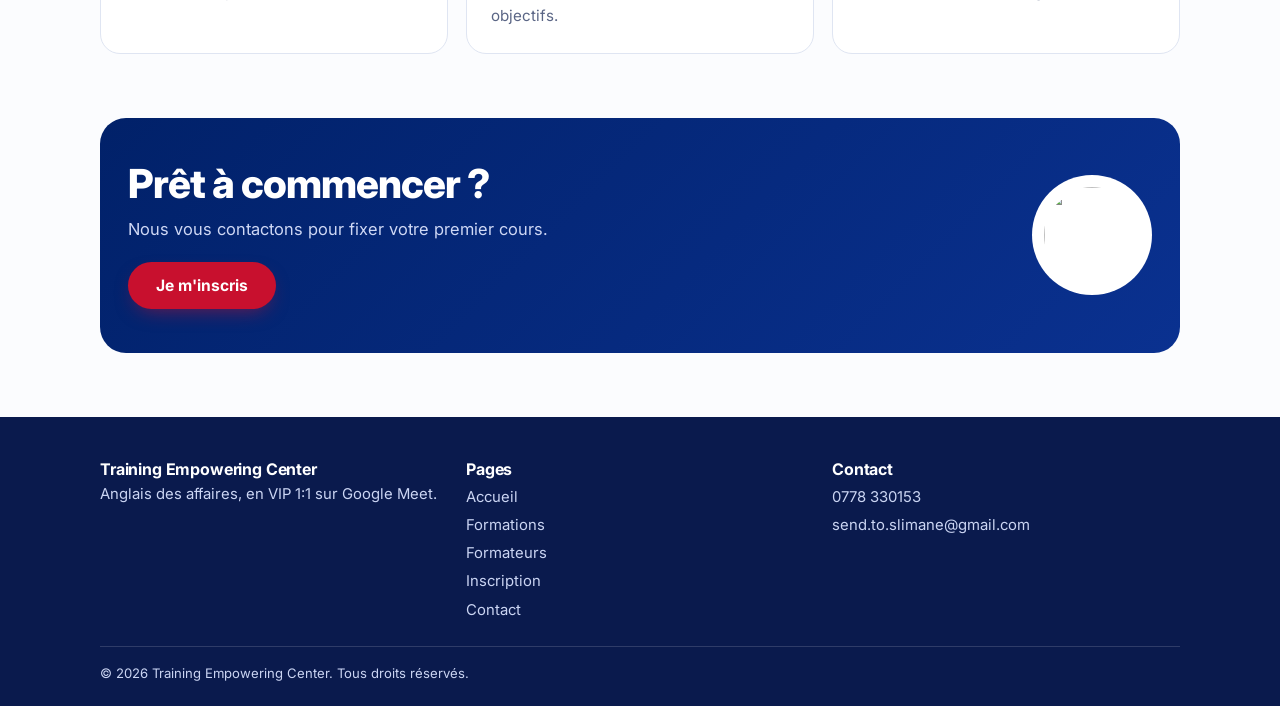
==== commit 8378dfb0: "Add files via upload" ====
--- a/index.html
+++ b/index.html
@@ -2,19 +2,20 @@
 <title>Anglais des affaires | Training Empowering Center</title><meta name="description" content="Cours d'anglais des affaires en VIP 1:1 sur Google Meet.">
 <link rel="preconnect" href="https://fonts.googleapis.com"><link rel="preconnect" href="https://fonts.gstatic.com" crossorigin>
 <link href="https://fonts.googleapis.com/css2?family=Inter:wght@400;500;600;700;800&display=swap" rel="stylesheet"><link rel="stylesheet" href="style.css"></head><body>
-<header><div class="wrap bar"><a class="logo" href="index.html"><img src="img/i-flag.jpg" alt="">Training Empowering Center</a><input type="checkbox" id="tg" aria-label="Menu"><label for="tg" class="burger">☰</label><nav><a href="index.html" class="on">Accueil</a><a href="formations.html" class="">Formations</a><a href="formateurs.html" class="">Formateurs</a><a href="inscription.html" class="cta">Inscription</a><a href="contact.html" class="">Contact</a></nav></div></header>
+<header><div class="wrap bar"><a class="logo" href="index.html"><img src="img/i-uk.jpg" alt="">Training Empowering Center</a><input type="checkbox" id="tg" aria-label="Menu"><label for="tg" class="burger">☰</label><nav><a href="index.html" class="on">Accueil</a><a href="formations.html" class="">Formations</a><a href="formateurs.html" class="">Formateurs</a><a href="inscription.html" class="cta">Inscription</a><a href="contact.html" class="">Contact</a></nav></div></header>
 <main>
-<section class="hero"><div class="wrap"><h1>Parlez anglais comme un professionnel.</h1>
+<section class="hero"><div class="wrap"><div><h1>Parlez anglais comme un professionnel.</h1>
 <p class="lead">Cours d'anglais des affaires en VIP 1:1, en direct sur Google Meet.</p>
-<div class="row"><a class="btn" href="inscription.html">S'inscrire maintenant</a><a class="btn alt" href="formations.html">Voir les formations</a></div>
-<div class="chips"><span class="chip"><img class="ico" src="img/i-flag.jpg" alt="">VIP 1:1</span><span class="chip"><img class="ico" src="img/i-phone.jpg" alt="">Google Meet</span><span class="chip"><img class="ico" src="img/i-bigben.jpg" alt="">Business English</span></div></div></section>
-<section><div class="wrap"><h2>Un coaching pensé pour votre carrière</h2><p class="lead" style="margin-bottom:36px">Chaque séance est construite autour de votre métier et de vos objectifs.</p><div class="grid">
-<div class="card"><img class="ico" src="img/i-passport.jpg" alt=""><h3>Cours VIP 1:1</h3><p>Un formateur rien que pour vous, à votre rythme et selon votre niveau.</p></div>
-<div class="card"><img class="ico" src="img/i-map.jpg" alt=""><h3>100 % en ligne</h3><p>Suivez vos cours en direct sur Google Meet, où que vous soyez.</p></div>
-<div class="card"><img class="ico" src="img/i-london.jpg" alt=""><h3>Anglais des affaires</h3><p>Réunions, e-mails, présentations, négociations : le vocabulaire utile.</p></div></div></div></section>
-<section class="band"><div class="wrap split"><div><h2>Votre formateur</h2><p style="margin-bottom:26px">Slimane Khermous vous accompagne avec des cours VIP 1:1 centrés sur vos situations de travail réelles.</p><a class="btn" href="formateurs.html">Découvrir le formateur</a></div>
-<div class="trainer" style="grid-template-columns:130px 1fr;padding:24px;gap:22px"><img src="img/slimane.jpg" alt="Slimane Khermous" style="width:130px;height:130px"><div><h3 style="color:var(--navy)">Slimane Khermous</h3><p style="color:var(--mute)">Formateur en anglais des affaires</p></div></div></div></section>
-<section><div class="wrap"><div class="cta-band"><h2>Prêt à commencer ?</h2><p>Inscrivez-vous en 2 minutes, nous vous contactons pour fixer votre premier cours.</p><a class="btn" href="inscription.html">Je m'inscris</a></div></div></section></main>
+<div class="row"><a class="btn" href="inscription.html">S'inscrire maintenant</a><a class="btn alt" href="formations.html">Voir les formations</a></div></div>
+<div class="chat"><div class="b">Good morning! Shall we begin?<small>Bonjour ! On commence ?</small></div><div class="b me">Yes, I'm ready for my first lesson.<small>Oui, je suis prêt pour mon premier cours.</small></div></div></div></section>
+<div class="strip" aria-hidden="true"><div><span>Could we move the meeting to Thursday?</span><span>I'll send you the report by tomorrow.</span><span>Let's go over the contract terms.</span><span>Thank you for your time today.</span><span>Can you hear me clearly?</span><span>What are your next steps?</span><span>Could we move the meeting to Thursday?</span><span>I'll send you the report by tomorrow.</span><span>Let's go over the contract terms.</span><span>Thank you for your time today.</span><span>Can you hear me clearly?</span><span>What are your next steps?</span></div></div>
+<section style="padding-top:0"><div class="wrap"><div class="stats"><div><img class="ico" src="img/i-flag.jpg" alt=""><span>VIP 1:1<small>Un formateur dédié</small></span></div><div><img class="ico" src="img/i-phone.jpg" alt=""><span>Google Meet<small>Cours en direct</small></span></div><div><img class="ico" src="img/i-bigben.jpg" alt=""><span>Sur mesure<small>Selon votre métier</small></span></div></div></div></section>
+<section style="padding-top:8px"><div class="wrap"><h2>Ce que vous allez travailler</h2><p class="lead" style="margin-bottom:22px">L'anglais dont vous avez vraiment besoin au travail.</p>
+<div class="topics"><div><img class="ico" src="img/i-bigben.jpg" alt="">Réunions</div><div><img class="ico" src="img/i-london.jpg" alt="">E-mails</div><div><img class="ico" src="img/i-uk.jpg" alt="">Présentations</div><div><img class="ico" src="img/i-phones.jpg" alt="">Appels</div><div><img class="ico" src="img/i-passport.jpg" alt="">Entretiens</div><div><img class="ico" src="img/i-bus.jpg" alt="">Voyages d'affaires</div></div></div></section>
+<section class="band"><div class="wrap split"><div><h2>Votre formateur</h2><p style="margin-bottom:20px">Slimane Khermous vous accompagne avec des cours VIP 1:1 centrés sur vos situations de travail réelles.</p><a class="btn" href="formateurs.html">Découvrir le formateur</a></div>
+<div class="trainer" style="grid-template-columns:110px 1fr;padding:20px;gap:18px;text-align:left"><img src="img/slimane.jpg" alt="Slimane Khermous" style="width:110px;height:110px;margin:0"><div><h3>Slimane Khermous</h3><p style="color:var(--mute);font-size:.95rem">Formateur en anglais des affaires</p></div></div></div></section>
+<section><div class="wrap"><h2>3 étapes pour démarrer</h2><div class="grid snap" style="margin-top:18px"><div class="card"><div class="step" style="color:var(--red)">1</div><h3>Inscription</h3><p>Le formulaire prend 2 minutes.</p></div><div class="card"><div class="step" style="color:var(--red)">2</div><h3>Évaluation</h3><p>Nous évaluons votre niveau et vos objectifs.</p></div><div class="card"><div class="step" style="color:var(--red)">3</div><h3>Premier cours</h3><p>Vous recevez le lien Google Meet.</p></div></div></div></section>
+<section style="padding-top:0"><div class="wrap"><div class="cta-band"><div><h2>Prêt à commencer ?</h2><p>Nous vous contactons pour fixer votre premier cours.</p><a class="btn" href="inscription.html">Je m'inscris</a></div><img src="img/i-bus.jpg" alt=""></div></div></section></main>
 <footer><div class="wrap"><div class="grid"><div><h3>Training Empowering Center</h3><p>Anglais des affaires, en VIP 1:1 sur Google Meet.</p></div>
 <div><h3>Pages</h3><a href="index.html">Accueil</a><br><a href="formations.html">Formations</a><br><a href="formateurs.html">Formateurs</a><br><a href="inscription.html">Inscription</a><br><a href="contact.html">Contact</a></div>
 <div><h3>Contact</h3><a href="tel:+213778330153">0778 330153</a><br><a href="mailto:send.to.slimane@gmail.com">send.to.slimane@gmail.com</a></div></div>
--- a/style.css
+++ b/style.css
@@ -1,72 +1,95 @@
 :root{--navy:#012169;--red:#C8102E;--paper:#fbfcfe;--mist:#eef2fb;--ink:#101a3d;--mute:#5a6585;--line:#dfe5f2}
 *{box-sizing:border-box;margin:0}
 html{scroll-behavior:smooth}
-body{font:400 17px/1.65 'Inter',system-ui,sans-serif;color:var(--ink);background:var(--paper);-webkit-font-smoothing:antialiased}
+body{font:400 16.5px/1.6 'Inter',system-ui,sans-serif;color:var(--ink);background:var(--paper);-webkit-font-smoothing:antialiased;overflow-x:hidden}
 h1,h2,h3{color:var(--navy);font-weight:800;letter-spacing:-.025em;line-height:1.1}
-h1{font-size:clamp(2.5rem,7vw,4.8rem)}h2{font-size:clamp(1.8rem,4.2vw,2.7rem);margin-bottom:14px}h3{font-size:1.15rem;letter-spacing:-.01em;font-weight:700;margin-bottom:6px}
+h1{font-size:clamp(2.3rem,6.5vw,4.3rem)}h2{font-size:clamp(1.65rem,4vw,2.5rem);margin-bottom:10px}h3{font-size:1.08rem;letter-spacing:-.01em;font-weight:700;margin-bottom:4px}
 a{color:inherit}img{max-width:100%;display:block}
 :focus-visible{outline:3px solid var(--red);outline-offset:3px}
-.wrap{max-width:1120px;margin:auto;padding:0 22px}
-section{padding:84px 0}
-.lead{font-size:1.2rem;color:var(--mute);max-width:46ch}
-header{position:sticky;top:0;z-index:20;background:rgba(255,255,255,.9);backdrop-filter:blur(10px);border-bottom:1px solid var(--line)}
+.wrap{max-width:1120px;margin:auto;padding:0 20px}
+section{padding:64px 0}
+.lead{font-size:1.12rem;color:var(--mute);max-width:46ch}
+header{position:sticky;top:0;z-index:20;background:rgba(255,255,255,.92);backdrop-filter:blur(10px);border-bottom:1px solid var(--line)}
 header::after{content:"";display:block;height:3px;background:linear-gradient(90deg,var(--navy) 50%,var(--red) 50%)}
-.bar{display:flex;align-items:center;justify-content:space-between;height:66px}
-.logo{font-weight:800;color:var(--navy);text-decoration:none;letter-spacing:-.02em;display:flex;gap:10px;align-items:center}
-.logo img{width:34px;height:34px;border-radius:50%;object-fit:cover}
+.bar{display:flex;align-items:center;justify-content:space-between;height:62px}
+.logo{font-weight:800;color:var(--navy);text-decoration:none;letter-spacing:-.02em;display:flex;gap:10px;align-items:center;font-size:1rem}
+.logo img{width:32px;height:32px;border-radius:8px;object-fit:contain}
 nav{display:flex;gap:4px;align-items:center}
-nav a{text-decoration:none;padding:8px 13px;border-radius:999px;font-weight:600;font-size:.93rem;color:var(--ink)}
+nav a{text-decoration:none;padding:8px 13px;border-radius:999px;font-weight:600;font-size:.92rem;color:var(--ink)}
 nav a:hover,nav a.on{background:var(--mist);color:var(--navy)}
 nav a.cta{background:var(--red);color:#fff;margin-left:6px}nav a.cta:hover{background:#a50d26}
 #tg{display:none}.burger{display:none;cursor:pointer;font-size:1.6rem;color:var(--navy)}
-.btn{display:inline-block;background:var(--red);color:#fff;text-decoration:none;font:700 1rem 'Inter';padding:15px 30px;border-radius:999px;border:0;cursor:pointer;transition:.2s;box-shadow:0 8px 20px -8px rgba(200,16,46,.6)}
+.btn{display:inline-block;background:var(--red);color:#fff;text-decoration:none;font:700 .98rem 'Inter';padding:14px 28px;border-radius:999px;border:0;cursor:pointer;transition:.2s;box-shadow:0 8px 20px -8px rgba(200,16,46,.6)}
 .btn:hover{background:#a50d26;transform:translateY(-2px)}
 .btn.alt{background:#fff;color:var(--navy);box-shadow:inset 0 0 0 2px var(--navy)}.btn.alt:hover{background:var(--navy);color:#fff}
-.hero{position:relative;min-height:640px;display:flex;align-items:flex-end;padding:0 0 70px;background:url(img/bg.jpg) center top/cover no-repeat,#fff}
-.hero::before{content:"";position:absolute;inset:0;background:linear-gradient(to bottom,rgba(255,255,255,0) 0%,rgba(255,255,255,.55) 40%,var(--paper) 92%)}
-.hero .wrap{position:relative;width:100%}
-.hero h1{max-width:13ch;margin-bottom:18px;animation:up .8s both}
-@keyframes up{from{opacity:0;transform:translateY(16px)}}
-.row{display:flex;gap:12px;flex-wrap:wrap;margin-top:28px}
-.chips{display:flex;gap:10px;flex-wrap:wrap;margin-top:34px}
-.chip{display:flex;align-items:center;gap:10px;background:#fff;border:1px solid var(--line);padding:6px 16px 6px 6px;border-radius:999px;font-weight:600;font-size:.92rem;color:var(--navy)}
-.ico{width:48px;height:48px;flex:none;border-radius:14px;background:#fff;border:1px solid var(--line);padding:4px;object-fit:contain}
-.chip .ico{width:34px;height:34px;border-radius:50%;padding:2px}
-.sub{padding:70px 0 54px;background:linear-gradient(180deg,var(--mist),var(--paper))}
-.sub h1{font-size:clamp(2.2rem,6vw,3.6rem);margin-bottom:12px}
-.grid{display:grid;gap:22px;grid-template-columns:repeat(auto-fit,minmax(260px,1fr))}
-.card{background:#fff;border:1px solid var(--line);border-radius:20px;padding:28px;transition:.2s}
+.row{display:flex;gap:10px;flex-wrap:wrap;margin-top:24px}
+.hero{position:relative;padding:84px 0 76px;background:url(img/bg.jpg) 70% center/cover}
+.hero::before{content:"";position:absolute;inset:0;background:linear-gradient(90deg,rgba(255,255,255,.93) 0%,rgba(255,255,255,.7) 50%,rgba(255,255,255,.25) 100%)}
+.hero::after{content:"";position:absolute;left:0;right:0;bottom:0;height:70px;background:linear-gradient(transparent,var(--paper))}
+.hero .wrap{position:relative;z-index:1;display:grid;grid-template-columns:1.15fr .85fr;gap:40px;align-items:center}
+.hero h1{max-width:12ch;margin-bottom:14px;animation:up .8s both}
+@keyframes up{from{opacity:0;transform:translateY(14px)}}
+.chat{display:grid;gap:12px;justify-items:start}
+.b{background:#fff;border-radius:20px 20px 20px 6px;padding:13px 18px;box-shadow:0 14px 30px -16px rgba(1,33,105,.5);border:1px solid var(--line);max-width:300px;font-weight:600;color:var(--navy);line-height:1.35}
+.b small{display:block;font-weight:500;color:var(--mute);margin-top:3px;font-size:.84rem}
+.b.me{justify-self:end;background:var(--navy);color:#fff;border-radius:20px 20px 6px 20px;border-color:var(--navy)}.b.me small{color:#b9c6f2}
+.strip{background:var(--red);color:#fff;overflow:hidden;white-space:nowrap;padding:12px 0;font-weight:700;font-size:.95rem}
+.strip div{display:inline-block;animation:mq 38s linear infinite}.strip span{margin:0 22px}.strip span::before{content:"✦";margin-right:22px;opacity:.6}
+@keyframes mq{to{transform:translateX(-50%)}}
+.sub{padding:52px 0 36px;background:linear-gradient(180deg,var(--mist),var(--paper))}
+.sub h1{font-size:clamp(2.1rem,5.5vw,3.3rem);margin-bottom:10px}
+.ico{width:46px;height:46px;flex:none;border-radius:14px;background:#fff;border:1px solid var(--line);padding:4px;object-fit:contain}
+.grid{display:grid;gap:18px;grid-template-columns:repeat(auto-fit,minmax(250px,1fr))}
+.card{background:#fff;border:1px solid var(--line);border-radius:20px;padding:24px;transition:.2s}
 .card:hover{box-shadow:0 18px 40px -24px rgba(1,33,105,.35);transform:translateY(-3px)}
-.card .ico{margin-bottom:18px}.card p{color:var(--mute);font-size:.97rem}
-.split{display:grid;gap:56px;grid-template-columns:1fr 1fr;align-items:center}
+.card .ico{margin-bottom:14px}.card p{color:var(--mute);font-size:.95rem}
+.topics{display:grid;gap:12px;grid-template-columns:repeat(3,1fr)}
+.topics div{display:flex;gap:12px;align-items:center;background:#fff;border:1px solid var(--line);border-radius:16px;padding:12px 16px;font-weight:600;color:var(--navy);font-size:.95rem}
+.topics .ico{width:40px;height:40px;border-radius:12px}
+.stats{display:grid;grid-template-columns:repeat(3,1fr);gap:14px;margin-top:-36px;position:relative;z-index:2}
+.stats div{background:#fff;border:1px solid var(--line);border-radius:18px;padding:16px 18px;display:flex;gap:12px;align-items:center;box-shadow:0 16px 34px -22px rgba(1,33,105,.5);font-weight:700;color:var(--navy);line-height:1.25}
+.stats small{display:block;color:var(--mute);font-weight:500;font-size:.84rem}
+.split{display:grid;gap:44px;grid-template-columns:1fr 1fr;align-items:center}
 .band{background:var(--navy);color:#fff}.band h2,.band h3{color:#fff}.band p{color:#cfd8f5}
-.band .card{background:rgba(255,255,255,.07);border-color:rgba(255,255,255,.18)}.band .card:hover{transform:none;box-shadow:none}
-.step{font-size:2.4rem;font-weight:800;color:#ff5a74;letter-spacing:-.04em;margin-bottom:6px;line-height:1}
-.list{list-style:none;padding:0;margin:20px 0 28px}.list li{display:flex;gap:14px;align-items:center;padding:12px 0;border-bottom:1px solid var(--line);font-weight:500}
+.step{font-size:2rem;font-weight:800;color:#ff5a74;letter-spacing:-.04em;line-height:1}
+.steps{display:grid;gap:16px}.steps div{display:grid;grid-template-columns:44px 1fr;gap:12px;align-items:start;background:rgba(255,255,255,.07);border:1px solid rgba(255,255,255,.18);border-radius:16px;padding:16px 18px}
+.list{list-style:none;padding:0;margin:16px 0 24px}.list li{display:flex;gap:14px;align-items:center;padding:10px 0;border-bottom:1px solid var(--line);font-weight:500}
 .list .ico{width:40px;height:40px;border-radius:12px}
 .tag{display:inline-block;background:var(--mist);color:var(--navy);padding:5px 13px;border-radius:999px;font-size:.85rem;font-weight:600;margin:4px 6px 0 0}
-.trainer{display:grid;grid-template-columns:190px 1fr;gap:34px;align-items:center;background:#fff;border:1px solid var(--line);border-radius:26px;padding:34px}
-.trainer img{width:190px;height:190px;object-fit:cover;border-radius:50%;box-shadow:0 0 0 5px #fff,0 0 0 8px var(--red)}
-.trainer.soon{grid-template-columns:1fr;text-align:center;border-style:dashed;background:transparent;margin-top:20px;color:var(--mute)}
-.cta-band{text-align:center;background:linear-gradient(135deg,var(--navy),#0a3190);color:#fff;border-radius:28px;padding:58px 24px}.cta-band h2{color:#fff}.cta-band p{color:#cfd8f5;margin:0 auto 26px}
-.enroll{display:grid;grid-template-columns:5fr 7fr;border-radius:28px;overflow:hidden;border:1px solid var(--line);background:#fff;box-shadow:0 30px 60px -40px rgba(1,33,105,.5)}
-.side{background:var(--navy);color:#fff;padding:42px 34px;display:flex;flex-direction:column;gap:22px}.side h2{color:#fff;font-size:1.9rem}
-.side div{display:flex;gap:14px;align-items:center;color:#d6defa;font-size:.97rem}.side b{color:#fff;display:block}
-.side a{text-decoration:none}
-form{padding:42px 38px;display:grid;gap:20px}
-fieldset{border:0;padding:0}legend,label{font-weight:600;font-size:.9rem;color:var(--navy);margin-bottom:8px;display:block}
-input:not([type=radio]),select,textarea{font:inherit;padding:14px 16px;border:1.5px solid var(--line);border-radius:12px;background:var(--paper);color:var(--ink);width:100%}
-input:focus,select:focus,textarea:focus{border-color:var(--navy);outline:0;background:#fff;box-shadow:0 0 0 4px rgba(1,33,105,.08)}
-.two{display:grid;gap:18px;grid-template-columns:1fr 1fr}
-.pills{display:flex;gap:10px;flex-wrap:wrap}.pills label{margin:0}
-.pills input{position:absolute;opacity:0}.pills span{display:block;padding:10px 18px;border-radius:999px;border:1.5px solid var(--line);font-weight:600;cursor:pointer;color:var(--mute);background:var(--paper)}
+.trainer{display:grid;grid-template-columns:170px 1fr;gap:30px;align-items:center;background:#fff;border:1px solid var(--line);border-radius:26px;padding:30px}
+.trainer img{width:170px;height:170px;object-fit:cover;border-radius:50%;box-shadow:0 0 0 5px #fff,0 0 0 8px var(--red)}
+.trainer.soon{grid-template-columns:1fr;text-align:center;border-style:dashed;background:transparent;margin-top:18px;color:var(--mute);padding:20px}
+.cta-band{position:relative;overflow:hidden;background:linear-gradient(135deg,var(--navy),#0a3190);border-radius:26px;padding:44px 28px;display:flex;align-items:center;justify-content:space-between;gap:24px}
+.cta-band h2{color:#fff}.cta-band p{color:#cfd8f5;margin-bottom:20px}.cta-band img{width:120px;height:120px;border-radius:50%;background:#fff;padding:12px;object-fit:contain;flex:none}
+.enroll{display:grid;grid-template-columns:5fr 7fr;border-radius:26px;overflow:hidden;border:1px solid var(--line);background:#fff;box-shadow:0 30px 60px -40px rgba(1,33,105,.5)}
+.side{background:var(--navy);color:#fff;padding:36px 30px;display:flex;flex-direction:column;gap:18px}.side h2{color:#fff;font-size:1.7rem}
+.side div{display:flex;gap:14px;align-items:center;color:#d6defa;font-size:.95rem}.side b{color:#fff;display:block}.side a{text-decoration:none}
+form{padding:34px 34px;display:grid;gap:16px}
+fieldset{border:0;padding:0}legend,label{font-weight:600;font-size:.88rem;color:var(--navy);margin-bottom:6px;display:block}
+input:not([type=radio]),select,textarea{font:inherit;font-size:16px;padding:12px 14px;border:1.5px solid var(--line);border-radius:12px;background:var(--paper);color:var(--ink);width:100%}
+input:focus,textarea:focus{border-color:var(--navy);outline:0;background:#fff;box-shadow:0 0 0 4px rgba(1,33,105,.08)}
+.two{display:grid;gap:14px;grid-template-columns:1fr 1fr}
+.pills{display:flex;gap:8px;flex-wrap:wrap}.pills label{margin:0}
+.pills input{position:absolute;opacity:0}.pills span{display:block;padding:9px 16px;border-radius:999px;border:1.5px solid var(--line);font-weight:600;cursor:pointer;color:var(--mute);background:var(--paper);font-size:.92rem}
 .pills input:checked+span{background:var(--navy);border-color:var(--navy);color:#fff}.pills input:focus-visible+span{outline:3px solid var(--red);outline-offset:2px}
-.btn.full{width:100%;text-align:center;padding:17px}
-.fine{font-size:.85rem;color:var(--mute);text-align:center}
-footer{background:#0a1a4d;color:#cbd5f3;padding:56px 0 26px;font-size:.95rem}
-footer .grid{margin-bottom:28px}footer h3{color:#fff;font-size:1rem}footer a{text-decoration:none;line-height:2}footer a:hover{color:#fff;text-decoration:underline}
-.copy{border-top:1px solid rgba(255,255,255,.15);padding-top:18px;font-size:.85rem}
-@media(max-width:860px){.split,.trainer,.two,.enroll{grid-template-columns:1fr}.split{gap:34px}.trainer{text-align:center}.trainer img{margin:auto}
-.burger{display:block}nav{display:none;position:absolute;top:66px;left:0;right:0;background:#fff;flex-direction:column;align-items:stretch;padding:12px 22px 20px;border-bottom:1px solid var(--line)}
-nav a.cta{margin:6px 0 0;text-align:center}#tg:checked~nav{display:flex}section{padding:56px 0}.hero{min-height:560px;padding-bottom:50px}form,.side{padding:30px 22px}}
+.btn.full{width:100%;text-align:center;padding:15px}.fine{font-size:.82rem;color:var(--mute);text-align:center}
+footer{background:#0a1a4d;color:#cbd5f3;padding:44px 0 22px;font-size:.93rem}
+footer .grid{margin-bottom:22px}footer h3{color:#fff;font-size:1rem}footer a{text-decoration:none;line-height:1.9}footer a:hover{color:#fff;text-decoration:underline}
+.copy{border-top:1px solid rgba(255,255,255,.15);padding-top:16px;font-size:.82rem}
+@media(max-width:860px){
+body{font-size:16px}section{padding:40px 0}.wrap{padding:0 16px}
+.split,.trainer,.enroll{grid-template-columns:1fr}.split{gap:24px}.trainer{text-align:center;padding:22px}.trainer img{margin:auto}
+.burger{display:block}nav{display:none;position:absolute;top:62px;left:0;right:0;background:#fff;flex-direction:column;align-items:stretch;padding:10px 16px 16px;border-bottom:1px solid var(--line)}
+nav a.cta{margin:6px 0 0;text-align:center}#tg:checked~nav{display:flex}
+.hero{padding:40px 0 56px;background-position:78% center}.hero::before{background:linear-gradient(rgba(255,255,255,.88),rgba(255,255,255,.72))}
+.hero .wrap{grid-template-columns:1fr;gap:22px}.hero .row{margin-top:18px}.hero .btn{flex:1;text-align:center;padding:13px 14px}
+.chat .b{font-size:.92rem;padding:10px 14px}.b small{font-size:.8rem}
+.stats{grid-template-columns:1fr;gap:8px;margin-top:-26px}.stats div{padding:12px 14px}
+.snap{display:flex;overflow-x:auto;scroll-snap-type:x mandatory;gap:12px;margin:0 -16px;padding:4px 16px 14px;scrollbar-width:none}.snap::-webkit-scrollbar{display:none}.snap>*{flex:0 0 78%;scroll-snap-align:center}
+.topics{grid-template-columns:1fr 1fr;gap:8px}.topics div{padding:10px;gap:8px;font-size:.86rem}.topics .ico{width:34px;height:34px;border-radius:10px}
+.card{padding:18px}.card .ico{margin-bottom:10px}.sub{padding:34px 0 24px}
+.cta-band{padding:28px 20px;flex-direction:column-reverse;text-align:center;gap:14px}.cta-band img{width:84px;height:84px}.cta-band p{margin-bottom:16px}
+.side{padding:20px 18px;gap:10px;flex-direction:row;flex-wrap:wrap}.side h2{display:none}.side div{flex:1 1 44%;font-size:.82rem;gap:8px}.side .ico{width:34px;height:34px}.side div:last-child{display:none}
+form{padding:20px 18px;gap:13px}.two{gap:10px}
+footer{padding:32px 0 18px}footer .grid{gap:14px}}
 @media(prefers-reduced-motion:reduce){*{animation:none!important;transition:none!important}}
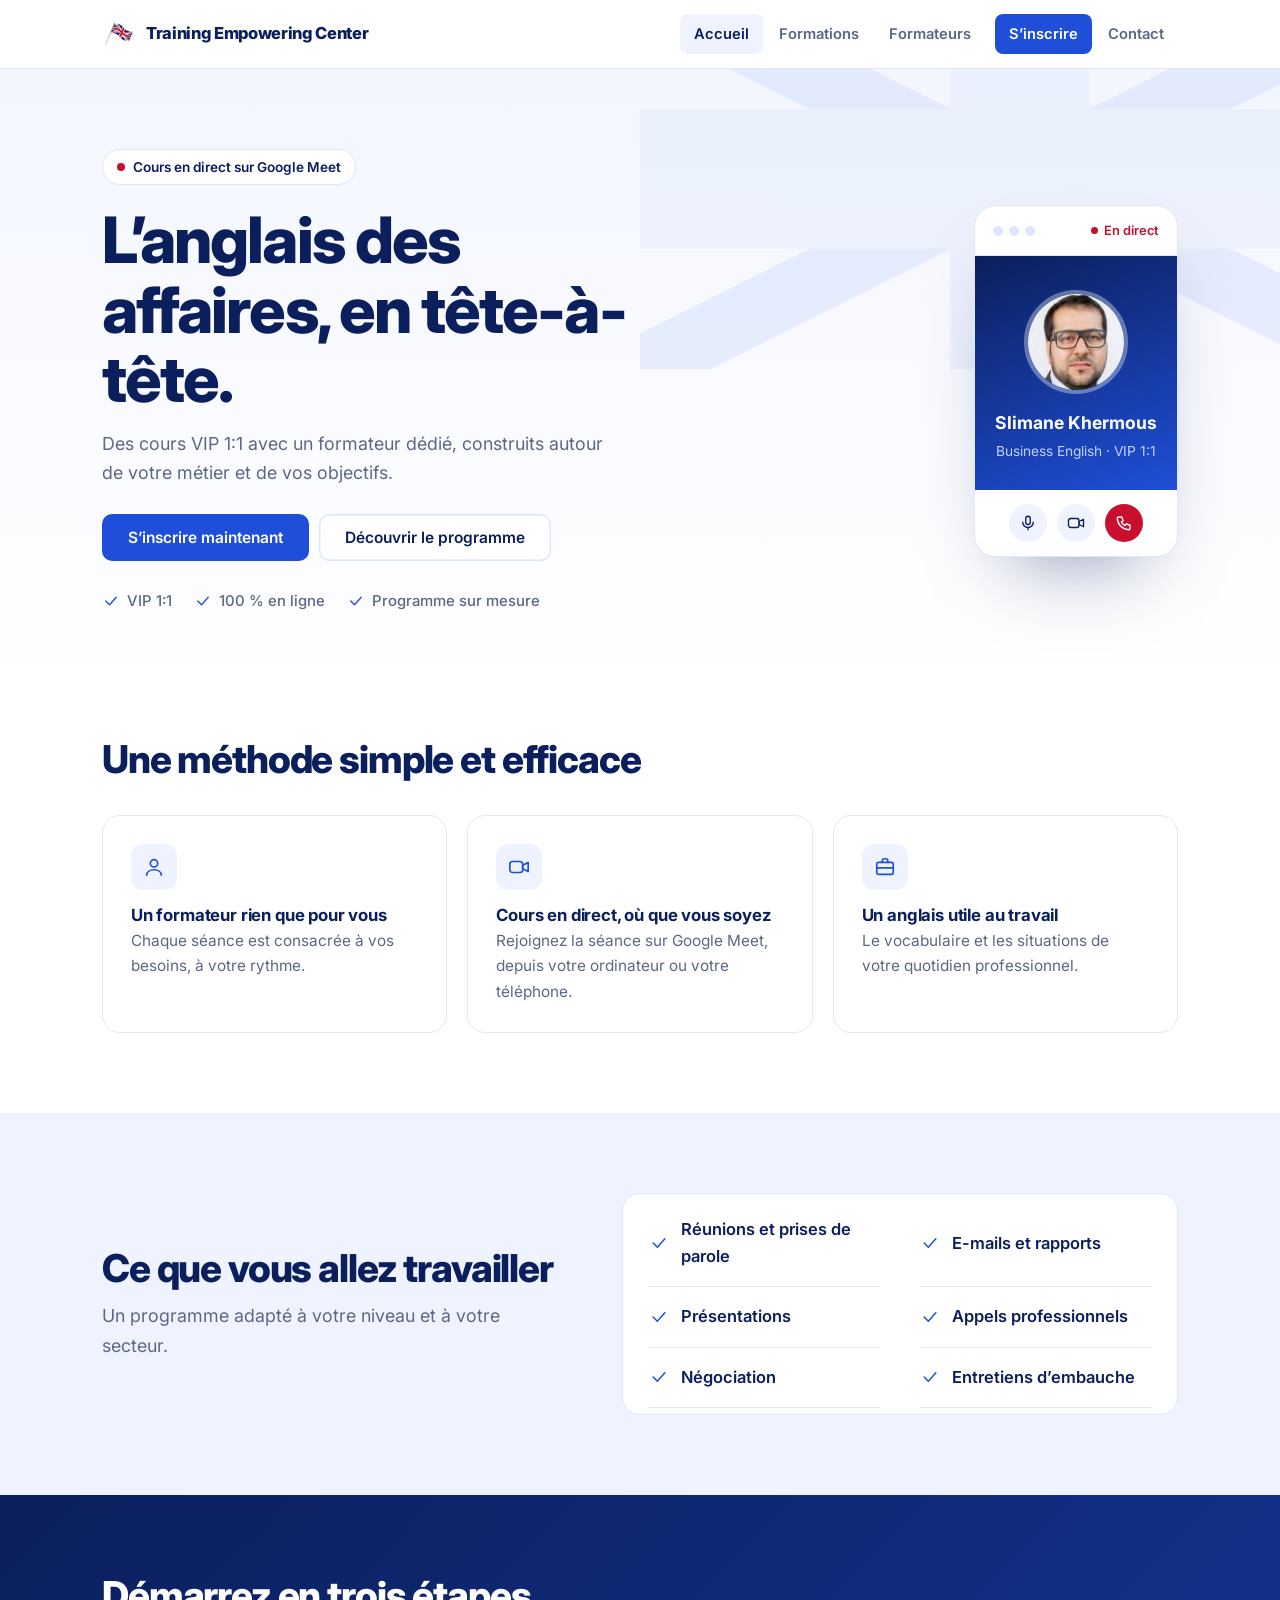
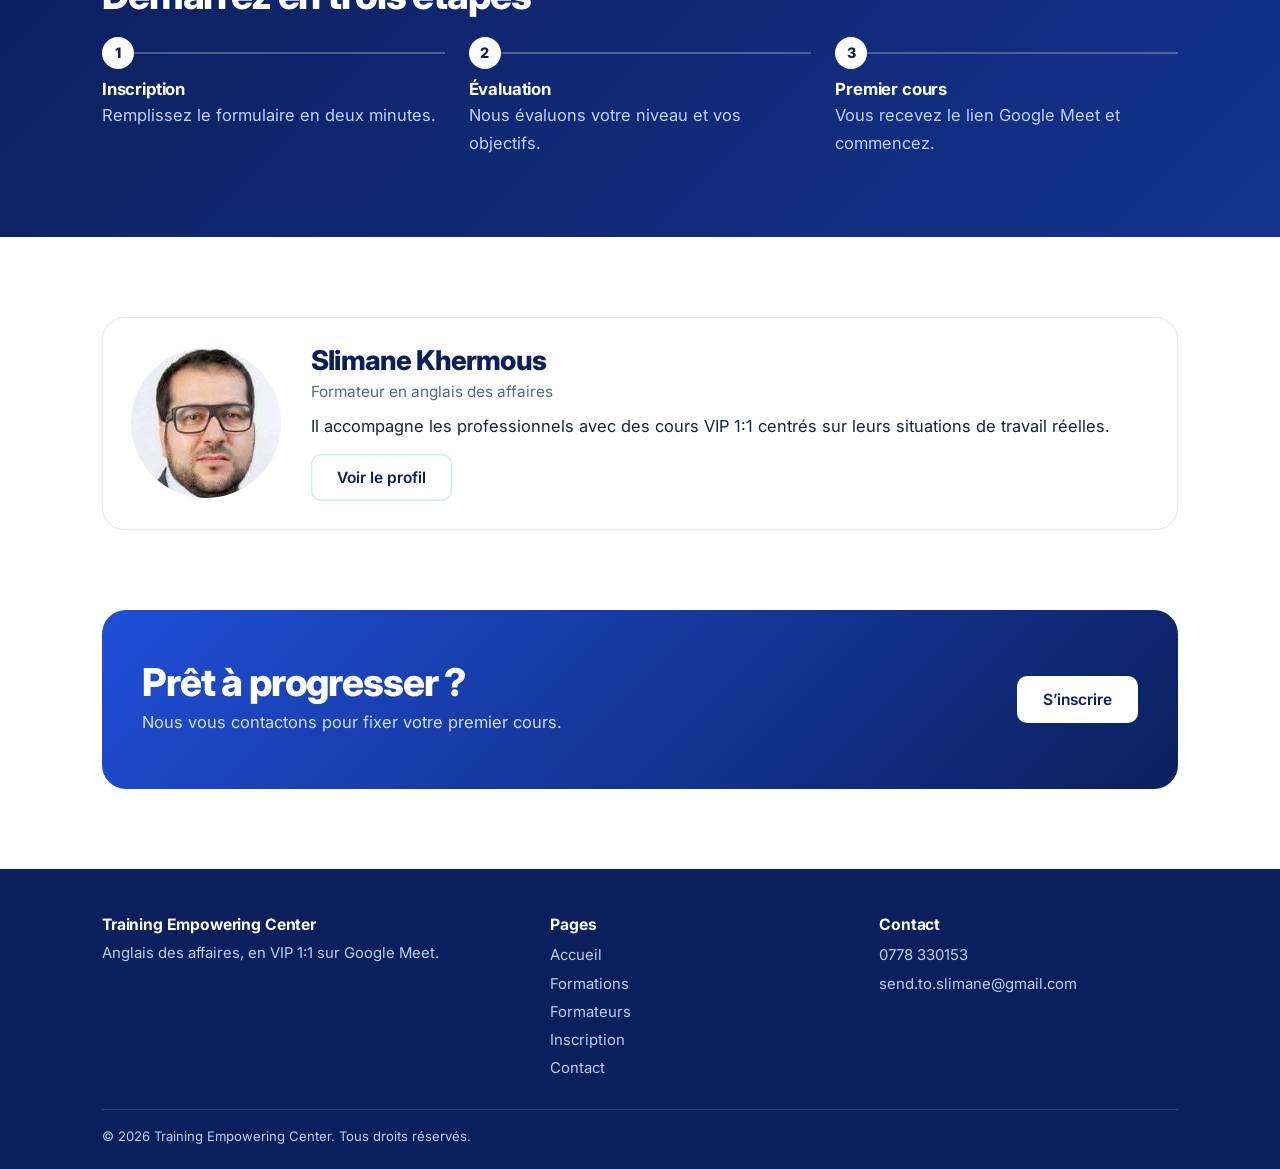
==== commit e9040433: "Add files via upload" ====
--- a/index.html
+++ b/index.html
@@ -1,22 +1,24 @@
 <!doctype html><html lang="fr"><head><meta charset="utf-8"><meta name="viewport" content="width=device-width,initial-scale=1">
-<title>Anglais des affaires | Training Empowering Center</title><meta name="description" content="Cours d'anglais des affaires en VIP 1:1 sur Google Meet.">
+<title>Anglais des affaires | Training Empowering Center</title><meta name="description" content="Cours d’anglais des affaires en VIP 1:1 sur Google Meet.">
 <link rel="preconnect" href="https://fonts.googleapis.com"><link rel="preconnect" href="https://fonts.gstatic.com" crossorigin>
 <link href="https://fonts.googleapis.com/css2?family=Inter:wght@400;500;600;700;800&display=swap" rel="stylesheet"><link rel="stylesheet" href="style.css"></head><body>
-<header><div class="wrap bar"><a class="logo" href="index.html"><img src="img/i-uk.jpg" alt="">Training Empowering Center</a><input type="checkbox" id="tg" aria-label="Menu"><label for="tg" class="burger">☰</label><nav><a href="index.html" class="on">Accueil</a><a href="formations.html" class="">Formations</a><a href="formateurs.html" class="">Formateurs</a><a href="inscription.html" class="cta">Inscription</a><a href="contact.html" class="">Contact</a></nav></div></header>
+<header><div class="wrap bar"><a class="logo" href="index.html"><img src="img/i-uk.jpg" alt="">Training Empowering Center</a><input type="checkbox" id="tg" aria-label="Menu"><label for="tg" class="burger"><svg class="i" viewBox="0 0 24 24" aria-hidden="true"><path d="M4 7h16M4 12h16M4 17h16"/></svg></label><nav><a href="index.html" class="on">Accueil</a><a href="formations.html" class="">Formations</a><a href="formateurs.html" class="">Formateurs</a><a href="inscription.html" class="cta">S’inscrire</a><a href="contact.html" class="">Contact</a></nav></div></header>
 <main>
-<section class="hero"><div class="wrap"><div><h1>Parlez anglais comme un professionnel.</h1>
-<p class="lead">Cours d'anglais des affaires en VIP 1:1, en direct sur Google Meet.</p>
-<div class="row"><a class="btn" href="inscription.html">S'inscrire maintenant</a><a class="btn alt" href="formations.html">Voir les formations</a></div></div>
-<div class="chat"><div class="b">Good morning! Shall we begin?<small>Bonjour ! On commence ?</small></div><div class="b me">Yes, I'm ready for my first lesson.<small>Oui, je suis prêt pour mon premier cours.</small></div></div></div></section>
-<div class="strip" aria-hidden="true"><div><span>Could we move the meeting to Thursday?</span><span>I'll send you the report by tomorrow.</span><span>Let's go over the contract terms.</span><span>Thank you for your time today.</span><span>Can you hear me clearly?</span><span>What are your next steps?</span><span>Could we move the meeting to Thursday?</span><span>I'll send you the report by tomorrow.</span><span>Let's go over the contract terms.</span><span>Thank you for your time today.</span><span>Can you hear me clearly?</span><span>What are your next steps?</span></div></div>
-<section style="padding-top:0"><div class="wrap"><div class="stats"><div><img class="ico" src="img/i-flag.jpg" alt=""><span>VIP 1:1<small>Un formateur dédié</small></span></div><div><img class="ico" src="img/i-phone.jpg" alt=""><span>Google Meet<small>Cours en direct</small></span></div><div><img class="ico" src="img/i-bigben.jpg" alt=""><span>Sur mesure<small>Selon votre métier</small></span></div></div></div></section>
-<section style="padding-top:8px"><div class="wrap"><h2>Ce que vous allez travailler</h2><p class="lead" style="margin-bottom:22px">L'anglais dont vous avez vraiment besoin au travail.</p>
-<div class="topics"><div><img class="ico" src="img/i-bigben.jpg" alt="">Réunions</div><div><img class="ico" src="img/i-london.jpg" alt="">E-mails</div><div><img class="ico" src="img/i-uk.jpg" alt="">Présentations</div><div><img class="ico" src="img/i-phones.jpg" alt="">Appels</div><div><img class="ico" src="img/i-passport.jpg" alt="">Entretiens</div><div><img class="ico" src="img/i-bus.jpg" alt="">Voyages d'affaires</div></div></div></section>
-<section class="band"><div class="wrap split"><div><h2>Votre formateur</h2><p style="margin-bottom:20px">Slimane Khermous vous accompagne avec des cours VIP 1:1 centrés sur vos situations de travail réelles.</p><a class="btn" href="formateurs.html">Découvrir le formateur</a></div>
-<div class="trainer" style="grid-template-columns:110px 1fr;padding:20px;gap:18px;text-align:left"><img src="img/slimane.jpg" alt="Slimane Khermous" style="width:110px;height:110px;margin:0"><div><h3>Slimane Khermous</h3><p style="color:var(--mute);font-size:.95rem">Formateur en anglais des affaires</p></div></div></div></section>
-<section><div class="wrap"><h2>3 étapes pour démarrer</h2><div class="grid snap" style="margin-top:18px"><div class="card"><div class="step" style="color:var(--red)">1</div><h3>Inscription</h3><p>Le formulaire prend 2 minutes.</p></div><div class="card"><div class="step" style="color:var(--red)">2</div><h3>Évaluation</h3><p>Nous évaluons votre niveau et vos objectifs.</p></div><div class="card"><div class="step" style="color:var(--red)">3</div><h3>Premier cours</h3><p>Vous recevez le lien Google Meet.</p></div></div></div></section>
-<section style="padding-top:0"><div class="wrap"><div class="cta-band"><div><h2>Prêt à commencer ?</h2><p>Nous vous contactons pour fixer votre premier cours.</p><a class="btn" href="inscription.html">Je m'inscris</a></div><img src="img/i-bus.jpg" alt=""></div></div></section></main>
-<footer><div class="wrap"><div class="grid"><div><h3>Training Empowering Center</h3><p>Anglais des affaires, en VIP 1:1 sur Google Meet.</p></div>
-<div><h3>Pages</h3><a href="index.html">Accueil</a><br><a href="formations.html">Formations</a><br><a href="formateurs.html">Formateurs</a><br><a href="inscription.html">Inscription</a><br><a href="contact.html">Contact</a></div>
-<div><h3>Contact</h3><a href="tel:+213778330153">0778 330153</a><br><a href="mailto:send.to.slimane@gmail.com">send.to.slimane@gmail.com</a></div></div>
+<section class="hero"><svg class="flag" viewBox="0 0 60 30" aria-hidden="true"><g stroke="#d6e1fb" fill="none"><path d="M0 0L60 30M60 0L0 30" stroke-width="5"/><path d="M30 0V30M0 15H60" stroke-width="11" stroke="#e4ecfd"/></g></svg><div class="wrap"><div><span class="pill"><i></i>Cours en direct sur Google Meet</span>
+<h1>L’anglais des affaires, en tête-à-tête.</h1><p class="lead">Des cours VIP 1:1 avec un formateur dédié, construits autour de votre métier et de vos objectifs.</p>
+<div class="row"><a class="btn" href="inscription.html">S’inscrire maintenant</a><a class="btn alt" href="formations.html">Découvrir le programme</a></div>
+<div class="ticks"><span><svg class="i" viewBox="0 0 24 24" aria-hidden="true"><path d="M5 12l5 5 9-10"/></svg>VIP 1:1</span><span><svg class="i" viewBox="0 0 24 24" aria-hidden="true"><path d="M5 12l5 5 9-10"/></svg>100 % en ligne</span><span><svg class="i" viewBox="0 0 24 24" aria-hidden="true"><path d="M5 12l5 5 9-10"/></svg>Programme sur mesure</span></div></div>
+<div class="call"><div class="top"><i></i><i></i><i></i><span>En direct</span></div><div class="main"><img src="img/slimane.jpg" alt="Slimane Khermous"><b>Slimane Khermous</b><small>Business English · VIP 1:1</small></div><div class="ctl"><i><svg class="i" viewBox="0 0 24 24" aria-hidden="true"><rect x="9" y="3" width="6" height="11" rx="3"/><path d="M5 11a7 7 0 0014 0M12 18v3"/></svg></i><i><svg class="i" viewBox="0 0 24 24" aria-hidden="true"><rect x="2" y="6" width="14" height="12" rx="3"/><path d="M16 10l6-3v10l-6-3z"/></svg></i><i class="end"><svg class="i" viewBox="0 0 24 24" aria-hidden="true"><path d="M5 4h4l2 5-2.5 1.5a11 11 0 005 5L15 13l5 2v4a2 2 0 01-2 2A16 16 0 013 6a2 2 0 012-2z"/></svg></i></div></div></div></section>
+<section style="padding-top:36px"><div class="wrap"><div class="head"><h2 style="margin:0">Une méthode simple et efficace</h2></div><div class="feat">
+<div><div class="tile"><svg class="i" viewBox="0 0 24 24" aria-hidden="true"><circle cx="12" cy="8" r="4"/><path d="M4 21c0-4 4-6 8-6s8 2 8 6"/></svg></div><h3>Un formateur rien que pour vous</h3><p>Chaque séance est consacrée à vos besoins, à votre rythme.</p></div>
+<div><div class="tile"><svg class="i" viewBox="0 0 24 24" aria-hidden="true"><rect x="2" y="6" width="14" height="12" rx="3"/><path d="M16 10l6-3v10l-6-3z"/></svg></div><h3>Cours en direct, où que vous soyez</h3><p>Rejoignez la séance sur Google Meet, depuis votre ordinateur ou votre téléphone.</p></div>
+<div><div class="tile"><svg class="i" viewBox="0 0 24 24" aria-hidden="true"><rect x="3" y="7" width="18" height="13" rx="2"/><path d="M9 7V5a2 2 0 012-2h2a2 2 0 012 2v2M3 13h18"/></svg></div><h3>Un anglais utile au travail</h3><p>Le vocabulaire et les situations de votre quotidien professionnel.</p></div></div></div></section>
+<section style="background:var(--sky)"><div class="wrap split"><div><h2>Ce que vous allez travailler</h2><p class="lead">Un programme adapté à votre niveau et à votre secteur.</p></div>
+<div class="prog" style="background:#fff;border-radius:18px;padding:6px 26px;border:1px solid var(--line)"><div><svg class="i" viewBox="0 0 24 24" aria-hidden="true"><path d="M5 12l5 5 9-10"/></svg>Réunions et prises de parole</div><div><svg class="i" viewBox="0 0 24 24" aria-hidden="true"><path d="M5 12l5 5 9-10"/></svg>E-mails et rapports</div><div><svg class="i" viewBox="0 0 24 24" aria-hidden="true"><path d="M5 12l5 5 9-10"/></svg>Présentations</div><div><svg class="i" viewBox="0 0 24 24" aria-hidden="true"><path d="M5 12l5 5 9-10"/></svg>Appels professionnels</div><div><svg class="i" viewBox="0 0 24 24" aria-hidden="true"><path d="M5 12l5 5 9-10"/></svg>Négociation</div><div><svg class="i" viewBox="0 0 24 24" aria-hidden="true"><path d="M5 12l5 5 9-10"/></svg>Entretiens d’embauche</div></div></div></section>
+<section class="dark"><div class="wrap"><h2>Démarrez en trois étapes</h2><div class="steps"><div><h3>Inscription</h3><p>Remplissez le formulaire en deux minutes.</p></div><div><h3>Évaluation</h3><p>Nous évaluons votre niveau et vos objectifs.</p></div><div><h3>Premier cours</h3><p>Vous recevez le lien Google Meet et commencez.</p></div></div></div></section>
+<section><div class="wrap"><div class="tr"><img src="img/slimane.jpg" alt="Slimane Khermous"><div><h2 style="font-size:1.7rem;margin-bottom:4px">Slimane Khermous</h2><p class="muted" style="margin-bottom:8px">Formateur en anglais des affaires</p><p>Il accompagne les professionnels avec des cours VIP 1:1 centrés sur leurs situations de travail réelles.</p><p><a class="btn alt" style="margin-top:14px" href="formateurs.html">Voir le profil</a></p></div></div></div></section>
+<section style="padding-top:0"><div class="wrap"><div class="ctab"><div><h2>Prêt à progresser ?</h2><p>Nous vous contactons pour fixer votre premier cours.</p></div><a class="btn white" href="inscription.html">S’inscrire</a></div></div></section></main>
+<footer><div class="wrap"><div class="g"><div><h3>Training Empowering Center</h3><p>Anglais des affaires, en VIP 1:1 sur Google Meet.</p></div>
+<div><h3>Pages</h3><a href="index.html">Accueil</a><a href="formations.html">Formations</a><a href="formateurs.html">Formateurs</a><a href="inscription.html">Inscription</a><a href="contact.html">Contact</a></div>
+<div><h3>Contact</h3><a href="tel:+213778330153">0778 330153</a><a href="mailto:send.to.slimane@gmail.com">send.to.slimane@gmail.com</a></div></div>
 <div class="copy">© 2026 Training Empowering Center. Tous droits réservés.</div></div></footer></body></html>
--- a/style.css
+++ b/style.css
@@ -1,95 +1,87 @@
-:root{--navy:#012169;--red:#C8102E;--paper:#fbfcfe;--mist:#eef2fb;--ink:#101a3d;--mute:#5a6585;--line:#dfe5f2}
+:root{--navy:#0b1f5c;--blue:#1f4fd8;--blue2:#173aa8;--sky:#eef3ff;--sky2:#dbe6ff;--ink:#16213f;--mute:#5b6784;--line:#e1e7f5;--red:#c8102e}
 *{box-sizing:border-box;margin:0}
 html{scroll-behavior:smooth}
-body{font:400 16.5px/1.6 'Inter',system-ui,sans-serif;color:var(--ink);background:var(--paper);-webkit-font-smoothing:antialiased;overflow-x:hidden}
-h1,h2,h3{color:var(--navy);font-weight:800;letter-spacing:-.025em;line-height:1.1}
-h1{font-size:clamp(2.3rem,6.5vw,4.3rem)}h2{font-size:clamp(1.65rem,4vw,2.5rem);margin-bottom:10px}h3{font-size:1.08rem;letter-spacing:-.01em;font-weight:700;margin-bottom:4px}
-a{color:inherit}img{max-width:100%;display:block}
-:focus-visible{outline:3px solid var(--red);outline-offset:3px}
-.wrap{max-width:1120px;margin:auto;padding:0 20px}
-section{padding:64px 0}
+body{font:400 16.5px/1.65 'Inter',system-ui,sans-serif;color:var(--ink);background:#fff;-webkit-font-smoothing:antialiased;overflow-x:hidden}
+h1,h2,h3{color:var(--navy);font-weight:800;letter-spacing:-.03em;line-height:1.08}
+h1{font-size:clamp(2.3rem,5.6vw,4rem)}h2{font-size:clamp(1.65rem,3.6vw,2.4rem);margin-bottom:12px}h3{font-size:1.05rem;letter-spacing:-.01em;font-weight:700;margin-bottom:4px}
+a{color:inherit}img{max-width:100%;display:block}svg.i{width:22px;height:22px;fill:none;stroke:currentColor;stroke-width:1.8;stroke-linecap:round;stroke-linejoin:round;flex:none}
+:focus-visible{outline:3px solid var(--blue);outline-offset:3px}
+.wrap{max-width:1120px;margin:auto;padding:0 22px}
+section{padding:80px 0}
 .lead{font-size:1.12rem;color:var(--mute);max-width:46ch}
-header{position:sticky;top:0;z-index:20;background:rgba(255,255,255,.92);backdrop-filter:blur(10px);border-bottom:1px solid var(--line)}
-header::after{content:"";display:block;height:3px;background:linear-gradient(90deg,var(--navy) 50%,var(--red) 50%)}
-.bar{display:flex;align-items:center;justify-content:space-between;height:62px}
-.logo{font-weight:800;color:var(--navy);text-decoration:none;letter-spacing:-.02em;display:flex;gap:10px;align-items:center;font-size:1rem}
-.logo img{width:32px;height:32px;border-radius:8px;object-fit:contain}
-nav{display:flex;gap:4px;align-items:center}
-nav a{text-decoration:none;padding:8px 13px;border-radius:999px;font-weight:600;font-size:.92rem;color:var(--ink)}
-nav a:hover,nav a.on{background:var(--mist);color:var(--navy)}
-nav a.cta{background:var(--red);color:#fff;margin-left:6px}nav a.cta:hover{background:#a50d26}
-#tg{display:none}.burger{display:none;cursor:pointer;font-size:1.6rem;color:var(--navy)}
-.btn{display:inline-block;background:var(--red);color:#fff;text-decoration:none;font:700 .98rem 'Inter';padding:14px 28px;border-radius:999px;border:0;cursor:pointer;transition:.2s;box-shadow:0 8px 20px -8px rgba(200,16,46,.6)}
-.btn:hover{background:#a50d26;transform:translateY(-2px)}
-.btn.alt{background:#fff;color:var(--navy);box-shadow:inset 0 0 0 2px var(--navy)}.btn.alt:hover{background:var(--navy);color:#fff}
-.row{display:flex;gap:10px;flex-wrap:wrap;margin-top:24px}
-.hero{position:relative;padding:84px 0 76px;background:url(img/bg.jpg) 70% center/cover}
-.hero::before{content:"";position:absolute;inset:0;background:linear-gradient(90deg,rgba(255,255,255,.93) 0%,rgba(255,255,255,.7) 50%,rgba(255,255,255,.25) 100%)}
-.hero::after{content:"";position:absolute;left:0;right:0;bottom:0;height:70px;background:linear-gradient(transparent,var(--paper))}
-.hero .wrap{position:relative;z-index:1;display:grid;grid-template-columns:1.15fr .85fr;gap:40px;align-items:center}
-.hero h1{max-width:12ch;margin-bottom:14px;animation:up .8s both}
-@keyframes up{from{opacity:0;transform:translateY(14px)}}
-.chat{display:grid;gap:12px;justify-items:start}
-.b{background:#fff;border-radius:20px 20px 20px 6px;padding:13px 18px;box-shadow:0 14px 30px -16px rgba(1,33,105,.5);border:1px solid var(--line);max-width:300px;font-weight:600;color:var(--navy);line-height:1.35}
-.b small{display:block;font-weight:500;color:var(--mute);margin-top:3px;font-size:.84rem}
-.b.me{justify-self:end;background:var(--navy);color:#fff;border-radius:20px 20px 6px 20px;border-color:var(--navy)}.b.me small{color:#b9c6f2}
-.strip{background:var(--red);color:#fff;overflow:hidden;white-space:nowrap;padding:12px 0;font-weight:700;font-size:.95rem}
-.strip div{display:inline-block;animation:mq 38s linear infinite}.strip span{margin:0 22px}.strip span::before{content:"✦";margin-right:22px;opacity:.6}
-@keyframes mq{to{transform:translateX(-50%)}}
-.sub{padding:52px 0 36px;background:linear-gradient(180deg,var(--mist),var(--paper))}
-.sub h1{font-size:clamp(2.1rem,5.5vw,3.3rem);margin-bottom:10px}
-.ico{width:46px;height:46px;flex:none;border-radius:14px;background:#fff;border:1px solid var(--line);padding:4px;object-fit:contain}
-.grid{display:grid;gap:18px;grid-template-columns:repeat(auto-fit,minmax(250px,1fr))}
-.card{background:#fff;border:1px solid var(--line);border-radius:20px;padding:24px;transition:.2s}
-.card:hover{box-shadow:0 18px 40px -24px rgba(1,33,105,.35);transform:translateY(-3px)}
-.card .ico{margin-bottom:14px}.card p{color:var(--mute);font-size:.95rem}
-.topics{display:grid;gap:12px;grid-template-columns:repeat(3,1fr)}
-.topics div{display:flex;gap:12px;align-items:center;background:#fff;border:1px solid var(--line);border-radius:16px;padding:12px 16px;font-weight:600;color:var(--navy);font-size:.95rem}
-.topics .ico{width:40px;height:40px;border-radius:12px}
-.stats{display:grid;grid-template-columns:repeat(3,1fr);gap:14px;margin-top:-36px;position:relative;z-index:2}
-.stats div{background:#fff;border:1px solid var(--line);border-radius:18px;padding:16px 18px;display:flex;gap:12px;align-items:center;box-shadow:0 16px 34px -22px rgba(1,33,105,.5);font-weight:700;color:var(--navy);line-height:1.25}
-.stats small{display:block;color:var(--mute);font-weight:500;font-size:.84rem}
-.split{display:grid;gap:44px;grid-template-columns:1fr 1fr;align-items:center}
-.band{background:var(--navy);color:#fff}.band h2,.band h3{color:#fff}.band p{color:#cfd8f5}
-.step{font-size:2rem;font-weight:800;color:#ff5a74;letter-spacing:-.04em;line-height:1}
-.steps{display:grid;gap:16px}.steps div{display:grid;grid-template-columns:44px 1fr;gap:12px;align-items:start;background:rgba(255,255,255,.07);border:1px solid rgba(255,255,255,.18);border-radius:16px;padding:16px 18px}
-.list{list-style:none;padding:0;margin:16px 0 24px}.list li{display:flex;gap:14px;align-items:center;padding:10px 0;border-bottom:1px solid var(--line);font-weight:500}
-.list .ico{width:40px;height:40px;border-radius:12px}
-.tag{display:inline-block;background:var(--mist);color:var(--navy);padding:5px 13px;border-radius:999px;font-size:.85rem;font-weight:600;margin:4px 6px 0 0}
-.trainer{display:grid;grid-template-columns:170px 1fr;gap:30px;align-items:center;background:#fff;border:1px solid var(--line);border-radius:26px;padding:30px}
-.trainer img{width:170px;height:170px;object-fit:cover;border-radius:50%;box-shadow:0 0 0 5px #fff,0 0 0 8px var(--red)}
-.trainer.soon{grid-template-columns:1fr;text-align:center;border-style:dashed;background:transparent;margin-top:18px;color:var(--mute);padding:20px}
-.cta-band{position:relative;overflow:hidden;background:linear-gradient(135deg,var(--navy),#0a3190);border-radius:26px;padding:44px 28px;display:flex;align-items:center;justify-content:space-between;gap:24px}
-.cta-band h2{color:#fff}.cta-band p{color:#cfd8f5;margin-bottom:20px}.cta-band img{width:120px;height:120px;border-radius:50%;background:#fff;padding:12px;object-fit:contain;flex:none}
-.enroll{display:grid;grid-template-columns:5fr 7fr;border-radius:26px;overflow:hidden;border:1px solid var(--line);background:#fff;box-shadow:0 30px 60px -40px rgba(1,33,105,.5)}
-.side{background:var(--navy);color:#fff;padding:36px 30px;display:flex;flex-direction:column;gap:18px}.side h2{color:#fff;font-size:1.7rem}
-.side div{display:flex;gap:14px;align-items:center;color:#d6defa;font-size:.95rem}.side b{color:#fff;display:block}.side a{text-decoration:none}
-form{padding:34px 34px;display:grid;gap:16px}
-fieldset{border:0;padding:0}legend,label{font-weight:600;font-size:.88rem;color:var(--navy);margin-bottom:6px;display:block}
-input:not([type=radio]),select,textarea{font:inherit;font-size:16px;padding:12px 14px;border:1.5px solid var(--line);border-radius:12px;background:var(--paper);color:var(--ink);width:100%}
-input:focus,textarea:focus{border-color:var(--navy);outline:0;background:#fff;box-shadow:0 0 0 4px rgba(1,33,105,.08)}
-.two{display:grid;gap:14px;grid-template-columns:1fr 1fr}
-.pills{display:flex;gap:8px;flex-wrap:wrap}.pills label{margin:0}
-.pills input{position:absolute;opacity:0}.pills span{display:block;padding:9px 16px;border-radius:999px;border:1.5px solid var(--line);font-weight:600;cursor:pointer;color:var(--mute);background:var(--paper);font-size:.92rem}
-.pills input:checked+span{background:var(--navy);border-color:var(--navy);color:#fff}.pills input:focus-visible+span{outline:3px solid var(--red);outline-offset:2px}
-.btn.full{width:100%;text-align:center;padding:15px}.fine{font-size:.82rem;color:var(--mute);text-align:center}
-footer{background:#0a1a4d;color:#cbd5f3;padding:44px 0 22px;font-size:.93rem}
-footer .grid{margin-bottom:22px}footer h3{color:#fff;font-size:1rem}footer a{text-decoration:none;line-height:1.9}footer a:hover{color:#fff;text-decoration:underline}
+header{position:sticky;top:0;z-index:30;background:rgba(255,255,255,.9);backdrop-filter:blur(12px);border-bottom:1px solid var(--line)}
+.bar{display:flex;align-items:center;justify-content:space-between;height:68px}
+.logo{display:flex;align-items:center;gap:10px;text-decoration:none;font-weight:800;color:var(--navy);letter-spacing:-.02em}
+.logo img{width:34px;height:28px;object-fit:contain}
+nav{display:flex;gap:2px;align-items:center}
+nav a{text-decoration:none;padding:8px 14px;border-radius:8px;font-weight:600;font-size:.92rem;color:var(--mute)}
+nav a:hover,nav a.on{color:var(--navy);background:var(--sky)}
+nav a.cta{background:var(--blue);color:#fff;margin-left:8px}nav a.cta:hover{background:var(--blue2)}
+#tg{display:none}.burger{display:none;cursor:pointer;color:var(--navy);padding:6px}
+.btn{display:inline-flex;align-items:center;justify-content:center;gap:8px;background:var(--blue);color:#fff;text-decoration:none;font:600 .97rem 'Inter';padding:14px 26px;border-radius:10px;border:0;cursor:pointer;transition:.2s}
+.btn:hover{background:var(--blue2)}.btn.alt{background:#fff;color:var(--navy);box-shadow:inset 0 0 0 1.5px var(--sky2)}.btn.alt:hover{background:var(--sky)}.btn.white{background:#fff;color:var(--navy)}.btn.white:hover{background:var(--sky)}
+.row{display:flex;gap:10px;flex-wrap:wrap;margin-top:26px}
+.hero{position:relative;overflow:hidden;background:linear-gradient(180deg,#f3f6ff,#fff);padding:80px 0 90px}
+.hero .flag{position:absolute;right:-120px;top:-80px;width:760px;opacity:.55;pointer-events:none}
+.hero .wrap{position:relative;display:grid;grid-template-columns:1.1fr .9fr;gap:56px;align-items:center}
+.pill{display:inline-flex;align-items:center;gap:8px;background:#fff;border:1px solid var(--sky2);color:var(--navy);padding:6px 14px;border-radius:999px;font-weight:600;font-size:.85rem;margin-bottom:20px}
+.pill i{width:8px;height:8px;border-radius:50%;background:var(--red)}
+.hero h1{margin-bottom:16px;max-width:13ch}
+.ticks{display:flex;gap:8px 22px;flex-wrap:wrap;margin-top:28px;color:var(--mute);font-weight:500;font-size:.93rem}
+.ticks span{display:flex;gap:7px;align-items:center}.ticks svg{width:18px;height:18px;color:var(--blue)}
+.call{background:#fff;border-radius:22px;border:1px solid var(--line);box-shadow:0 40px 80px -40px rgba(11,31,92,.5);overflow:hidden;max-width:420px;margin-left:auto}
+.call .top{display:flex;gap:6px;padding:14px 18px;border-bottom:1px solid var(--line);align-items:center;font-size:.8rem;font-weight:600;color:var(--mute)}
+.call .top i{width:10px;height:10px;border-radius:50%;background:var(--sky2)}.call .top span{margin-left:auto;color:var(--red);display:flex;gap:6px;align-items:center}.call .top span::before{content:"";width:7px;height:7px;border-radius:50%;background:var(--red)}
+.call .main{background:linear-gradient(160deg,var(--navy),var(--blue));padding:34px 20px 26px;text-align:center;color:#fff}
+.call .main img{width:104px;height:104px;border-radius:50%;object-fit:cover;margin:auto;border:4px solid rgba(255,255,255,.35)}
+.call .main b{display:block;margin-top:14px;font-size:1.1rem}.call .main small{color:#c3d1ff}
+.call .ctl{display:flex;justify-content:center;gap:10px;padding:14px}.call .ctl i{width:38px;height:38px;border-radius:50%;background:var(--sky);display:grid;place-items:center;color:var(--navy)}.call .ctl i.end{background:var(--red);color:#fff}.call .ctl svg{width:18px;height:18px}
+.sub{background:linear-gradient(180deg,#f3f6ff,#fff);padding:60px 0 28px}.sub h1{font-size:clamp(2.1rem,5vw,3.2rem);margin-bottom:10px}
+.feat{display:grid;grid-template-columns:repeat(3,1fr);gap:20px}
+.feat>div{padding:28px;border:1px solid var(--line);border-radius:18px;background:#fff}
+.tile{width:46px;height:46px;border-radius:12px;background:var(--sky);color:var(--blue);display:grid;place-items:center;margin-bottom:16px}
+.feat p,.muted{color:var(--mute);font-size:.96rem}
+.head{display:flex;justify-content:space-between;align-items:end;gap:30px;margin-bottom:34px;flex-wrap:wrap}
+.prog{display:grid;grid-template-columns:repeat(2,1fr);gap:0 40px}
+.prog div{display:flex;gap:12px;align-items:center;padding:16px 0;border-bottom:1px solid var(--line);font-weight:600;color:var(--navy)}
+.prog svg{color:var(--blue);width:20px;height:20px}
+.dark{background:linear-gradient(135deg,var(--navy),#14338f);color:#fff}.dark h2,.dark h3{color:#fff}.dark p{color:#c3d1ff}
+.steps{display:grid;grid-template-columns:repeat(3,1fr);gap:24px;margin-top:36px;counter-reset:s}
+.steps>div{position:relative;padding-top:26px;border-top:2px solid rgba(255,255,255,.25)}
+.steps>div::before{counter-increment:s;content:counter(s);position:absolute;top:-17px;left:0;width:32px;height:32px;border-radius:50%;background:#fff;color:var(--navy);font-weight:800;display:grid;place-items:center;font-size:.9rem}
+.split{display:grid;grid-template-columns:1fr 1.2fr;gap:56px;align-items:center}
+.tr{display:grid;grid-template-columns:150px 1fr;gap:30px;align-items:center;border:1px solid var(--line);border-radius:22px;padding:28px;background:#fff}
+.tr img{width:150px;height:150px;border-radius:50%;object-fit:cover}
+.tr.soon{grid-template-columns:1fr;text-align:center;border-style:dashed;background:transparent;margin-top:16px;padding:20px;color:var(--mute)}
+.tag{display:inline-block;background:var(--sky);color:var(--navy);padding:4px 12px;border-radius:999px;font-size:.83rem;font-weight:600;margin:4px 6px 0 0}
+.ctab{background:linear-gradient(135deg,var(--blue),var(--navy));border-radius:24px;padding:52px 40px;display:flex;justify-content:space-between;align-items:center;gap:24px;flex-wrap:wrap;color:#fff}
+.ctab h2{color:#fff;margin:0 0 6px}.ctab p{color:#d3deff}
+.enroll{display:grid;grid-template-columns:4fr 7fr;border:1px solid var(--line);border-radius:24px;overflow:hidden;box-shadow:0 30px 60px -40px rgba(11,31,92,.45)}
+.side{background:linear-gradient(160deg,var(--navy),var(--blue2));color:#fff;padding:38px 32px;display:flex;flex-direction:column;gap:16px}.side h2{color:#fff;font-size:1.6rem}.side p{color:#c3d1ff;font-size:.95rem}
+.side li{list-style:none;display:flex;gap:10px;align-items:center;font-weight:500;font-size:.95rem}.side ul{display:grid;gap:12px;padding:0}.side a{text-decoration:none;font-weight:700}
+form{padding:36px;display:grid;gap:16px;background:#fff}
+fieldset{border:0;padding:0}legend,label{font-weight:600;font-size:.87rem;color:var(--navy);margin-bottom:6px;display:block}
+input:not([type=radio]),textarea{font:inherit;font-size:16px;padding:12px 14px;border:1.5px solid var(--line);border-radius:10px;background:#fff;color:var(--ink);width:100%}
+input:focus,textarea:focus{border-color:var(--blue);outline:0;box-shadow:0 0 0 4px rgba(31,79,216,.12)}
+.two{display:grid;grid-template-columns:1fr 1fr;gap:14px}
+.seg{display:grid;grid-template-columns:repeat(3,1fr);border:1.5px solid var(--line);border-radius:10px;overflow:hidden}.seg label{margin:0}.seg input{position:absolute;opacity:0}
+.seg span{display:block;text-align:center;padding:11px 6px;font-weight:600;font-size:.9rem;color:var(--mute);cursor:pointer;border-left:1.5px solid var(--line)}.seg label:first-child span{border:0}
+.seg input:checked+span{background:var(--blue);color:#fff}.seg input:focus-visible+span{outline:3px solid var(--navy);outline-offset:-3px}
+.btn.full{width:100%;padding:15px}.fine{font-size:.82rem;color:var(--mute);text-align:center}
+.contact{display:grid;gap:14px;max-width:640px}.contact a,.contact div{display:flex;gap:16px;align-items:center;border:1px solid var(--line);border-radius:16px;padding:18px 20px;text-decoration:none;transition:.2s}.contact a:hover{border-color:var(--blue);background:var(--sky)}
+.contact .tile{margin:0;padding:0;display:grid}.contact b{display:block;color:var(--navy);font-size:1.05rem;word-break:break-all}.contact small{color:var(--mute)}
+footer{background:var(--navy);color:#bfcdf5;padding:48px 0 22px;font-size:.93rem}
+footer .g{display:grid;grid-template-columns:1.4fr 1fr 1fr;gap:30px;margin-bottom:26px}footer h3{color:#fff;font-size:.98rem;margin-bottom:8px}footer a{display:block;text-decoration:none;line-height:1.9}footer a:hover{color:#fff}
 .copy{border-top:1px solid rgba(255,255,255,.15);padding-top:16px;font-size:.82rem}
 @media(max-width:860px){
-body{font-size:16px}section{padding:40px 0}.wrap{padding:0 16px}
-.split,.trainer,.enroll{grid-template-columns:1fr}.split{gap:24px}.trainer{text-align:center;padding:22px}.trainer img{margin:auto}
-.burger{display:block}nav{display:none;position:absolute;top:62px;left:0;right:0;background:#fff;flex-direction:column;align-items:stretch;padding:10px 16px 16px;border-bottom:1px solid var(--line)}
-nav a.cta{margin:6px 0 0;text-align:center}#tg:checked~nav{display:flex}
-.hero{padding:40px 0 56px;background-position:78% center}.hero::before{background:linear-gradient(rgba(255,255,255,.88),rgba(255,255,255,.72))}
-.hero .wrap{grid-template-columns:1fr;gap:22px}.hero .row{margin-top:18px}.hero .btn{flex:1;text-align:center;padding:13px 14px}
-.chat .b{font-size:.92rem;padding:10px 14px}.b small{font-size:.8rem}
-.stats{grid-template-columns:1fr;gap:8px;margin-top:-26px}.stats div{padding:12px 14px}
-.snap{display:flex;overflow-x:auto;scroll-snap-type:x mandatory;gap:12px;margin:0 -16px;padding:4px 16px 14px;scrollbar-width:none}.snap::-webkit-scrollbar{display:none}.snap>*{flex:0 0 78%;scroll-snap-align:center}
-.topics{grid-template-columns:1fr 1fr;gap:8px}.topics div{padding:10px;gap:8px;font-size:.86rem}.topics .ico{width:34px;height:34px;border-radius:10px}
-.card{padding:18px}.card .ico{margin-bottom:10px}.sub{padding:34px 0 24px}
-.cta-band{padding:28px 20px;flex-direction:column-reverse;text-align:center;gap:14px}.cta-band img{width:84px;height:84px}.cta-band p{margin-bottom:16px}
-.side{padding:20px 18px;gap:10px;flex-direction:row;flex-wrap:wrap}.side h2{display:none}.side div{flex:1 1 44%;font-size:.82rem;gap:8px}.side .ico{width:34px;height:34px}.side div:last-child{display:none}
-form{padding:20px 18px;gap:13px}.two{gap:10px}
-footer{padding:32px 0 18px}footer .grid{gap:14px}}
-@media(prefers-reduced-motion:reduce){*{animation:none!important;transition:none!important}}
+body{font-size:16px}section{padding:44px 0}.wrap{padding:0 18px}
+.burger{display:block}nav{display:none;position:absolute;top:68px;left:0;right:0;background:#fff;flex-direction:column;align-items:stretch;padding:10px 18px 16px;border-bottom:1px solid var(--line)}nav a.cta{margin:6px 0 0;text-align:center}#tg:checked~nav{display:flex}
+.hero{padding:36px 0 44px}.hero .flag{width:480px;right:-160px;top:-40px}.hero .wrap{grid-template-columns:1fr;gap:30px}.hero .row{margin-top:20px}.hero .btn{flex:1}.ticks{margin-top:20px;gap:6px 16px;font-size:.88rem}.call{margin:0 auto}.call .main{padding:22px 16px 18px}.call .main img{width:80px;height:80px}
+.feat{grid-template-columns:1fr;gap:10px}.feat>div{display:grid;grid-template-columns:46px 1fr;gap:4px 16px;padding:16px}.feat .tile{grid-row:span 2;margin:0}
+.prog{grid-template-columns:1fr}.prog div{padding:12px 0}.head{margin-bottom:18px}
+.steps{grid-template-columns:1fr;gap:26px;margin-top:30px}.split{grid-template-columns:1fr;gap:18px}
+.tr{grid-template-columns:1fr;text-align:center;padding:22px;gap:16px}.tr img{margin:auto}
+.ctab{padding:30px 22px}.ctab .btn{width:100%}
+.enroll{grid-template-columns:1fr}.side{padding:20px 20px 18px;gap:8px}.side h2{font-size:1.3rem}.side ul,.side .tel{display:none}form{padding:20px 18px;gap:13px}.two{gap:10px}.sub{padding:34px 0 14px}
+footer{padding:34px 0 18px}footer .g{grid-template-columns:1fr 1fr;gap:18px}footer .g>div:first-child{grid-column:span 2}}
+@media(prefers-reduced-motion:reduce){*{transition:none!important}}
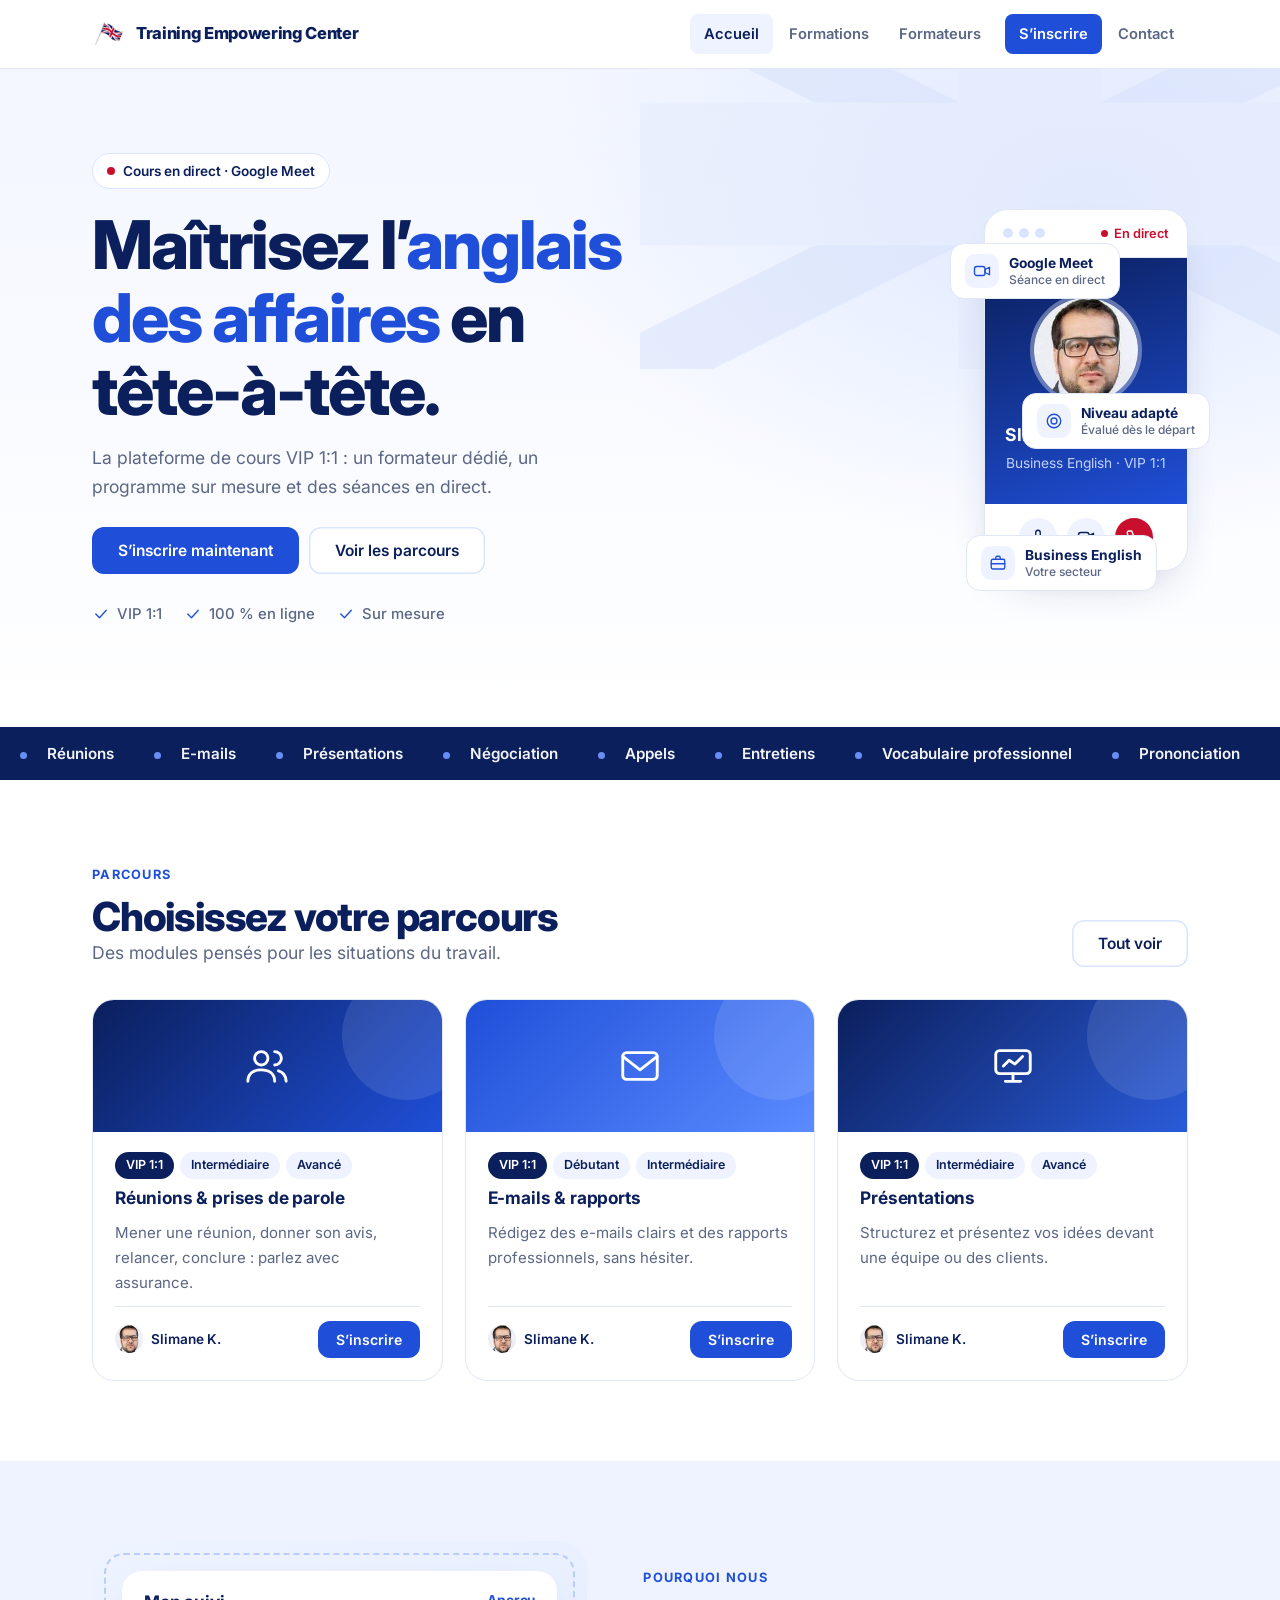
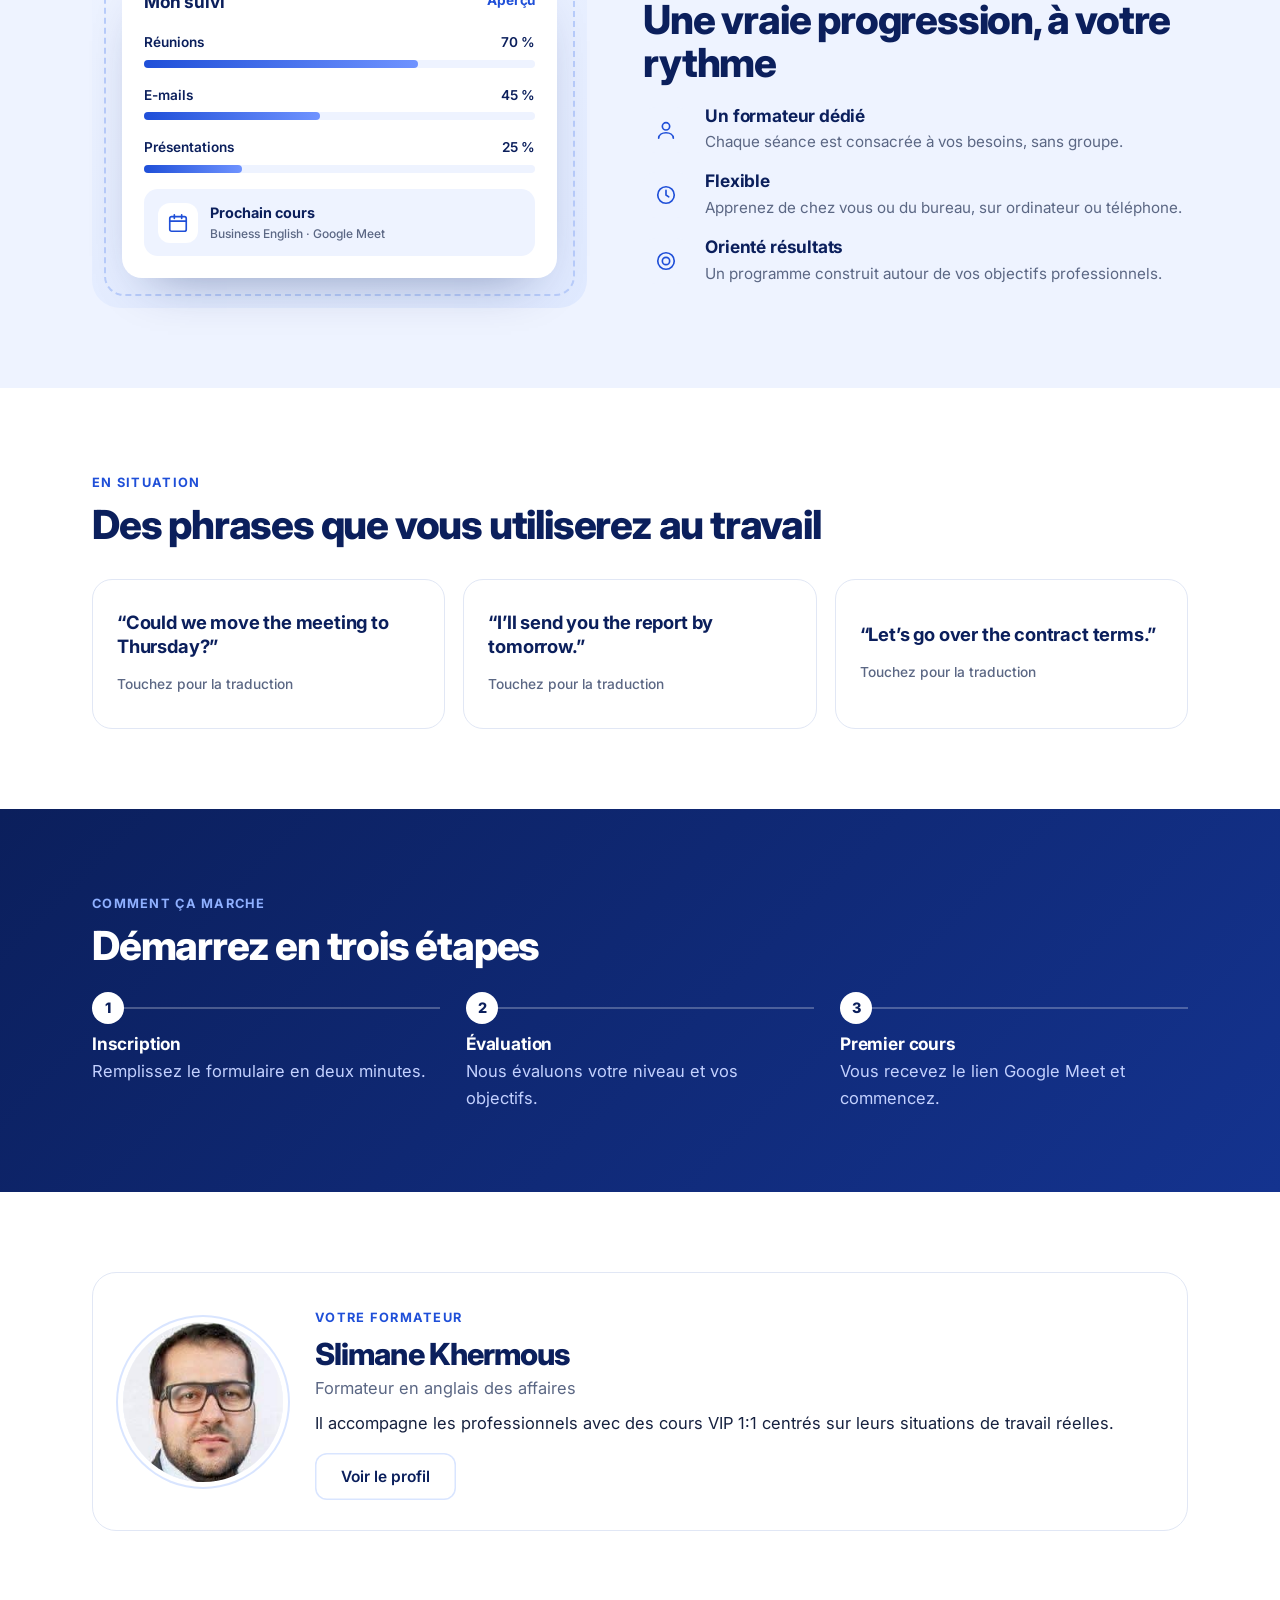
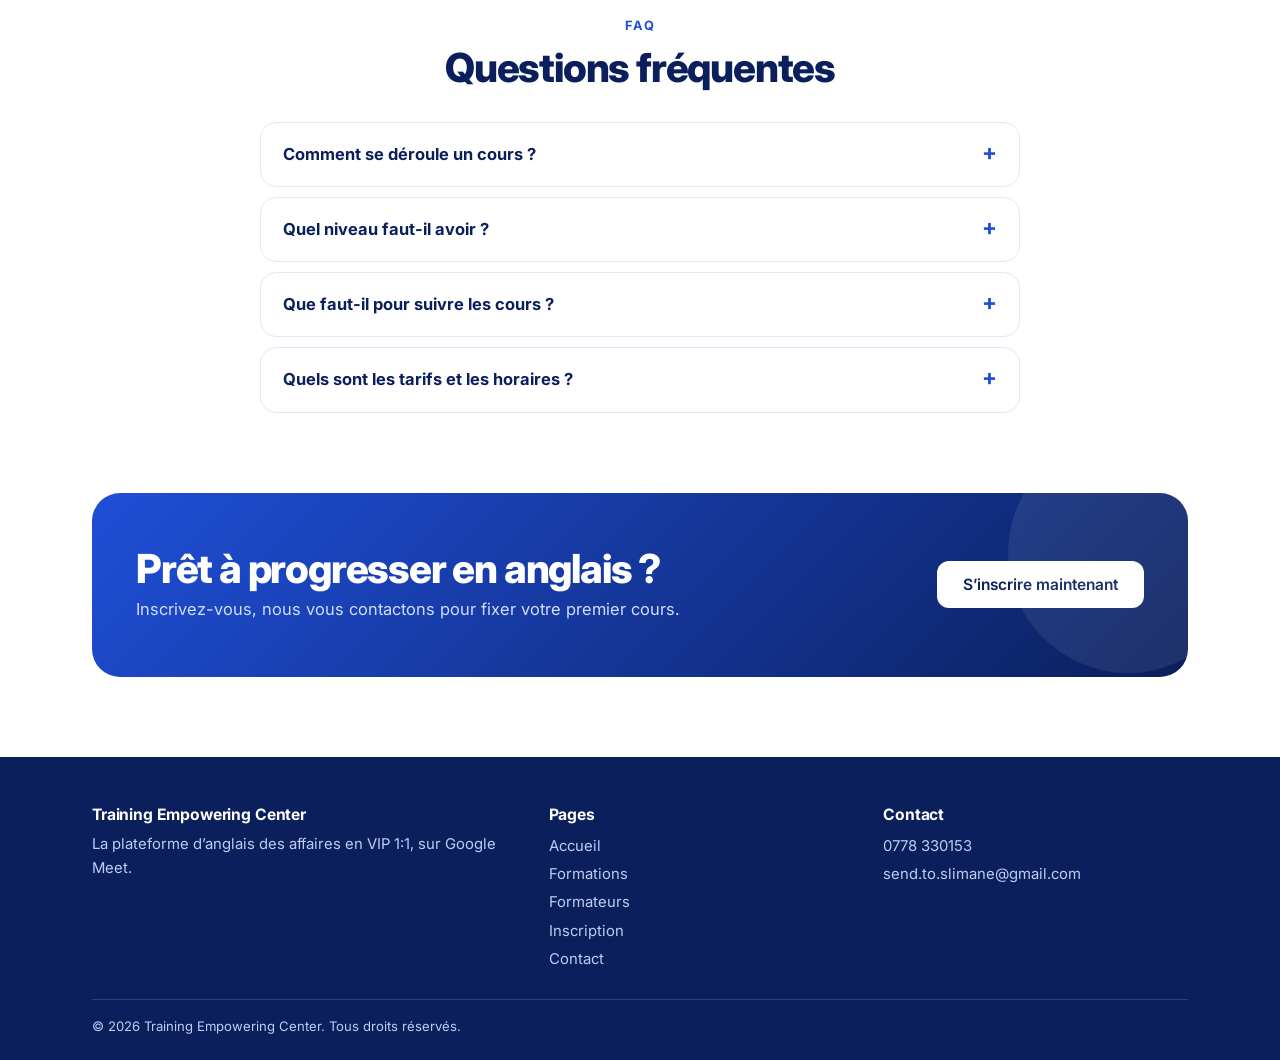
==== commit 74a1d29c: "Add files via upload" ====
--- a/index.html
+++ b/index.html
@@ -1,24 +1,32 @@
 <!doctype html><html lang="fr"><head><meta charset="utf-8"><meta name="viewport" content="width=device-width,initial-scale=1">
-<title>Anglais des affaires | Training Empowering Center</title><meta name="description" content="Cours d’anglais des affaires en VIP 1:1 sur Google Meet.">
+<title>Plateforme d’anglais des affaires | Training Empowering Center</title><meta name="description" content="Plateforme d’anglais des affaires : cours VIP 1:1 en direct sur Google Meet.">
 <link rel="preconnect" href="https://fonts.googleapis.com"><link rel="preconnect" href="https://fonts.gstatic.com" crossorigin>
 <link href="https://fonts.googleapis.com/css2?family=Inter:wght@400;500;600;700;800&display=swap" rel="stylesheet"><link rel="stylesheet" href="style.css"></head><body>
 <header><div class="wrap bar"><a class="logo" href="index.html"><img src="img/i-uk.jpg" alt="">Training Empowering Center</a><input type="checkbox" id="tg" aria-label="Menu"><label for="tg" class="burger"><svg class="i" viewBox="0 0 24 24" aria-hidden="true"><path d="M4 7h16M4 12h16M4 17h16"/></svg></label><nav><a href="index.html" class="on">Accueil</a><a href="formations.html" class="">Formations</a><a href="formateurs.html" class="">Formateurs</a><a href="inscription.html" class="cta">S’inscrire</a><a href="contact.html" class="">Contact</a></nav></div></header>
 <main>
-<section class="hero"><svg class="flag" viewBox="0 0 60 30" aria-hidden="true"><g stroke="#d6e1fb" fill="none"><path d="M0 0L60 30M60 0L0 30" stroke-width="5"/><path d="M30 0V30M0 15H60" stroke-width="11" stroke="#e4ecfd"/></g></svg><div class="wrap"><div><span class="pill"><i></i>Cours en direct sur Google Meet</span>
-<h1>L’anglais des affaires, en tête-à-tête.</h1><p class="lead">Des cours VIP 1:1 avec un formateur dédié, construits autour de votre métier et de vos objectifs.</p>
-<div class="row"><a class="btn" href="inscription.html">S’inscrire maintenant</a><a class="btn alt" href="formations.html">Découvrir le programme</a></div>
-<div class="ticks"><span><svg class="i" viewBox="0 0 24 24" aria-hidden="true"><path d="M5 12l5 5 9-10"/></svg>VIP 1:1</span><span><svg class="i" viewBox="0 0 24 24" aria-hidden="true"><path d="M5 12l5 5 9-10"/></svg>100 % en ligne</span><span><svg class="i" viewBox="0 0 24 24" aria-hidden="true"><path d="M5 12l5 5 9-10"/></svg>Programme sur mesure</span></div></div>
-<div class="call"><div class="top"><i></i><i></i><i></i><span>En direct</span></div><div class="main"><img src="img/slimane.jpg" alt="Slimane Khermous"><b>Slimane Khermous</b><small>Business English · VIP 1:1</small></div><div class="ctl"><i><svg class="i" viewBox="0 0 24 24" aria-hidden="true"><rect x="9" y="3" width="6" height="11" rx="3"/><path d="M5 11a7 7 0 0014 0M12 18v3"/></svg></i><i><svg class="i" viewBox="0 0 24 24" aria-hidden="true"><rect x="2" y="6" width="14" height="12" rx="3"/><path d="M16 10l6-3v10l-6-3z"/></svg></i><i class="end"><svg class="i" viewBox="0 0 24 24" aria-hidden="true"><path d="M5 4h4l2 5-2.5 1.5a11 11 0 005 5L15 13l5 2v4a2 2 0 01-2 2A16 16 0 013 6a2 2 0 012-2z"/></svg></i></div></div></div></section>
-<section style="padding-top:36px"><div class="wrap"><div class="head"><h2 style="margin:0">Une méthode simple et efficace</h2></div><div class="feat">
-<div><div class="tile"><svg class="i" viewBox="0 0 24 24" aria-hidden="true"><circle cx="12" cy="8" r="4"/><path d="M4 21c0-4 4-6 8-6s8 2 8 6"/></svg></div><h3>Un formateur rien que pour vous</h3><p>Chaque séance est consacrée à vos besoins, à votre rythme.</p></div>
-<div><div class="tile"><svg class="i" viewBox="0 0 24 24" aria-hidden="true"><rect x="2" y="6" width="14" height="12" rx="3"/><path d="M16 10l6-3v10l-6-3z"/></svg></div><h3>Cours en direct, où que vous soyez</h3><p>Rejoignez la séance sur Google Meet, depuis votre ordinateur ou votre téléphone.</p></div>
-<div><div class="tile"><svg class="i" viewBox="0 0 24 24" aria-hidden="true"><rect x="3" y="7" width="18" height="13" rx="2"/><path d="M9 7V5a2 2 0 012-2h2a2 2 0 012 2v2M3 13h18"/></svg></div><h3>Un anglais utile au travail</h3><p>Le vocabulaire et les situations de votre quotidien professionnel.</p></div></div></div></section>
-<section style="background:var(--sky)"><div class="wrap split"><div><h2>Ce que vous allez travailler</h2><p class="lead">Un programme adapté à votre niveau et à votre secteur.</p></div>
-<div class="prog" style="background:#fff;border-radius:18px;padding:6px 26px;border:1px solid var(--line)"><div><svg class="i" viewBox="0 0 24 24" aria-hidden="true"><path d="M5 12l5 5 9-10"/></svg>Réunions et prises de parole</div><div><svg class="i" viewBox="0 0 24 24" aria-hidden="true"><path d="M5 12l5 5 9-10"/></svg>E-mails et rapports</div><div><svg class="i" viewBox="0 0 24 24" aria-hidden="true"><path d="M5 12l5 5 9-10"/></svg>Présentations</div><div><svg class="i" viewBox="0 0 24 24" aria-hidden="true"><path d="M5 12l5 5 9-10"/></svg>Appels professionnels</div><div><svg class="i" viewBox="0 0 24 24" aria-hidden="true"><path d="M5 12l5 5 9-10"/></svg>Négociation</div><div><svg class="i" viewBox="0 0 24 24" aria-hidden="true"><path d="M5 12l5 5 9-10"/></svg>Entretiens d’embauche</div></div></div></section>
-<section class="dark"><div class="wrap"><h2>Démarrez en trois étapes</h2><div class="steps"><div><h3>Inscription</h3><p>Remplissez le formulaire en deux minutes.</p></div><div><h3>Évaluation</h3><p>Nous évaluons votre niveau et vos objectifs.</p></div><div><h3>Premier cours</h3><p>Vous recevez le lien Google Meet et commencez.</p></div></div></div></section>
-<section><div class="wrap"><div class="tr"><img src="img/slimane.jpg" alt="Slimane Khermous"><div><h2 style="font-size:1.7rem;margin-bottom:4px">Slimane Khermous</h2><p class="muted" style="margin-bottom:8px">Formateur en anglais des affaires</p><p>Il accompagne les professionnels avec des cours VIP 1:1 centrés sur leurs situations de travail réelles.</p><p><a class="btn alt" style="margin-top:14px" href="formateurs.html">Voir le profil</a></p></div></div></div></section>
-<section style="padding-top:0"><div class="wrap"><div class="ctab"><div><h2>Prêt à progresser ?</h2><p>Nous vous contactons pour fixer votre premier cours.</p></div><a class="btn white" href="inscription.html">S’inscrire</a></div></div></section></main>
-<footer><div class="wrap"><div class="g"><div><h3>Training Empowering Center</h3><p>Anglais des affaires, en VIP 1:1 sur Google Meet.</p></div>
+<section class="hero"><svg class="flag" viewBox="0 0 60 30" aria-hidden="true"><g stroke="#d6e1fb" fill="none"><path d="M0 0L60 30M60 0L0 30" stroke-width="5"/><path d="M30 0V30M0 15H60" stroke-width="11" stroke="#e4ecfd"/></g></svg><div class="wrap"><div><span class="pill"><i></i>Cours en direct · Google Meet</span>
+<h1>Maîtrisez l’<em>anglais des affaires</em> en tête-à-tête.</h1><p class="lead">La plateforme de cours VIP 1:1 : un formateur dédié, un programme sur mesure et des séances en direct.</p>
+<div class="row"><a class="btn" href="inscription.html">S’inscrire maintenant</a><a class="btn alt" href="formations.html">Voir les parcours</a></div>
+<div class="ticks"><span><svg class="i" viewBox="0 0 24 24" aria-hidden="true"><path d="M5 12l5 5 9-10"/></svg>VIP 1:1</span><span><svg class="i" viewBox="0 0 24 24" aria-hidden="true"><path d="M5 12l5 5 9-10"/></svg>100 % en ligne</span><span><svg class="i" viewBox="0 0 24 24" aria-hidden="true"><path d="M5 12l5 5 9-10"/></svg>Sur mesure</span></div></div>
+<div class="stage"><div class="call"><div class="top"><i></i><i></i><i></i><span>En direct</span></div><div class="main"><img src="img/slimane.jpg" alt="Slimane Khermous"><b>Slimane Khermous</b><small>Business English · VIP 1:1</small></div><div class="ctl"><i><svg class="i" viewBox="0 0 24 24" aria-hidden="true"><rect x="9" y="3" width="6" height="11" rx="3"/><path d="M5 11a7 7 0 0014 0M12 18v3"/></svg></i><i><svg class="i" viewBox="0 0 24 24" aria-hidden="true"><rect x="2" y="6" width="14" height="12" rx="3"/><path d="M16 10l6-3v10l-6-3z"/></svg></i><i class="end"><svg class="i" viewBox="0 0 24 24" aria-hidden="true"><path d="M5 4h4l2 5-2.5 1.5a11 11 0 005 5L15 13l5 2v4a2 2 0 01-2 2A16 16 0 013 6a2 2 0 012-2z"/></svg></i></div></div>
+<div class="fl f1"><div class="tile"><svg class="i" viewBox="0 0 24 24" aria-hidden="true"><rect x="2" y="6" width="14" height="12" rx="3"/><path d="M16 10l6-3v10l-6-3z"/></svg></div><span>Google Meet<small>Séance en direct</small></span></div>
+<div class="fl f2"><div class="tile"><svg class="i" viewBox="0 0 24 24" aria-hidden="true"><circle cx="12" cy="12" r="9"/><circle cx="12" cy="12" r="4"/></svg></div><span>Niveau adapté<small>Évalué dès le départ</small></span></div>
+<div class="fl f3"><div class="tile"><svg class="i" viewBox="0 0 24 24" aria-hidden="true"><rect x="3" y="7" width="18" height="13" rx="2"/><path d="M9 7V5a2 2 0 012-2h2a2 2 0 012 2v2M3 13h18"/></svg></div><span>Business English<small>Votre secteur</small></span></div></div></div></section>
+<div class="marq" aria-hidden="true"><div><span>Réunions</span><span>E-mails</span><span>Présentations</span><span>Négociation</span><span>Appels</span><span>Entretiens</span><span>Vocabulaire professionnel</span><span>Prononciation</span><span>Fluidité à l’oral</span><span>Réunions</span><span>E-mails</span><span>Présentations</span><span>Négociation</span><span>Appels</span><span>Entretiens</span><span>Vocabulaire professionnel</span><span>Prononciation</span><span>Fluidité à l’oral</span></div></div>
+<section><div class="wrap"><div class="head"><div><span class="eyebrow">Parcours</span><h2>Choisissez votre parcours</h2><p class="lead">Des modules pensés pour les situations du travail.</p></div><a class="btn alt" href="formations.html">Tout voir</a></div>
+<div class="courses snap"><article class="course" data-lv="Intermédiaire Avancé"><div class="cov b1"><svg class="i" viewBox="0 0 24 24" aria-hidden="true"><circle cx="9" cy="8" r="3.5"/><path d="M2 20c0-4 3-6 7-6s7 2 7 6M16 4.5a3.5 3.5 0 010 7M22 20c0-3-2-5-4-5.5"/></svg></div><div class="cb"><div class="meta"><span class="tag" style="background:var(--navy);color:#fff">VIP 1:1</span><span class="tag">Intermédiaire</span><span class="tag">Avancé</span></div><h3>Réunions & prises de parole</h3><p>Mener une réunion, donner son avis, relancer, conclure : parlez avec assurance.</p><div class="cf"><b><img src="img/slimane.jpg" alt="">Slimane K.</b><a class="btn sm" href="inscription.html?parcours=Réunions+%26+prises+de+parole">S’inscrire</a></div></div></article><article class="course" data-lv="Débutant Intermédiaire"><div class="cov b2"><svg class="i" viewBox="0 0 24 24" aria-hidden="true"><rect x="3" y="5" width="18" height="14" rx="2"/><path d="M3 7l9 7 9-7"/></svg></div><div class="cb"><div class="meta"><span class="tag" style="background:var(--navy);color:#fff">VIP 1:1</span><span class="tag">Débutant</span><span class="tag">Intermédiaire</span></div><h3>E-mails & rapports</h3><p>Rédigez des e-mails clairs et des rapports professionnels, sans hésiter.</p><div class="cf"><b><img src="img/slimane.jpg" alt="">Slimane K.</b><a class="btn sm" href="inscription.html?parcours=E-mails+%26+rapports">S’inscrire</a></div></div></article><article class="course" data-lv="Intermédiaire Avancé"><div class="cov b3"><svg class="i" viewBox="0 0 24 24" aria-hidden="true"><rect x="3" y="4" width="18" height="12" rx="2"/><path d="M12 16v4M8 20h8M7 12l3-3 3 2 4-4"/></svg></div><div class="cb"><div class="meta"><span class="tag" style="background:var(--navy);color:#fff">VIP 1:1</span><span class="tag">Intermédiaire</span><span class="tag">Avancé</span></div><h3>Présentations</h3><p>Structurez et présentez vos idées devant une équipe ou des clients.</p><div class="cf"><b><img src="img/slimane.jpg" alt="">Slimane K.</b><a class="btn sm" href="inscription.html?parcours=Présentations">S’inscrire</a></div></div></article></div></div></section>
+<section style="background:var(--sky)"><div class="wrap split"><div class="dash"><div class="panel"><h3>Mon suivi<span>Aperçu</span></h3>
+<div class="bar2"><small>Réunions<span>70 %</span></small><i><b style="width:70%"></b></i></div><div class="bar2"><small>E-mails<span>45 %</span></small><i><b style="width:45%"></b></i></div><div class="bar2"><small>Présentations<span>25 %</span></small><i><b style="width:25%"></b></i></div>
+<div class="nxt"><div class="tile"><svg class="i" viewBox="0 0 24 24" aria-hidden="true"><rect x="3" y="5" width="18" height="16" rx="2"/><path d="M3 10h18M8 3v4M16 3v4"/></svg></div><span>Prochain cours<small>Business English · Google Meet</small></span></div></div></div>
+<div><span class="eyebrow">Pourquoi nous</span><h2>Une vraie progression, à votre rythme</h2>
+<div class="ben"><div><div class="tile"><svg class="i" viewBox="0 0 24 24" aria-hidden="true"><circle cx="12" cy="8" r="4"/><path d="M4 21c0-4 4-6 8-6s8 2 8 6"/></svg></div><span><h3>Un formateur dédié</h3><p>Chaque séance est consacrée à vos besoins, sans groupe.</p></span></div>
+<div><div class="tile"><svg class="i" viewBox="0 0 24 24" aria-hidden="true"><circle cx="12" cy="12" r="9"/><path d="M12 7v5l3 2"/></svg></div><span><h3>Flexible</h3><p>Apprenez de chez vous ou du bureau, sur ordinateur ou téléphone.</p></span></div>
+<div><div class="tile"><svg class="i" viewBox="0 0 24 24" aria-hidden="true"><circle cx="12" cy="12" r="9"/><circle cx="12" cy="12" r="4"/></svg></div><span><h3>Orienté résultats</h3><p>Un programme construit autour de vos objectifs professionnels.</p></span></div></div></div></div></section>
+<section><div class="wrap"><div class="head"><div><span class="eyebrow">En situation</span><h2>Des phrases que vous utiliserez au travail</h2></div></div><div class="phr"><button type="button" aria-expanded="false"><b>“Could we move the meeting to Thursday?”</b><small>Touchez pour la traduction</small><span class="fr">On peut déplacer la réunion à jeudi ?</span></button><button type="button" aria-expanded="false"><b>“I’ll send you the report by tomorrow.”</b><small>Touchez pour la traduction</small><span class="fr">Je vous envoie le rapport d’ici demain.</span></button><button type="button" aria-expanded="false"><b>“Let’s go over the contract terms.”</b><small>Touchez pour la traduction</small><span class="fr">Passons en revue les termes du contrat.</span></button></div></div></section>
+<section class="dark"><div class="wrap"><span class="eyebrow">Comment ça marche</span><h2>Démarrez en trois étapes</h2><div class="steps"><div><h3>Inscription</h3><p>Remplissez le formulaire en deux minutes.</p></div><div><h3>Évaluation</h3><p>Nous évaluons votre niveau et vos objectifs.</p></div><div><h3>Premier cours</h3><p>Vous recevez le lien Google Meet et commencez.</p></div></div></div></section>
+<section><div class="wrap"><div class="tr"><img src="img/slimane.jpg" alt="Slimane Khermous"><div><span class="eyebrow">Votre formateur</span><h2 style="font-size:1.9rem;margin-bottom:4px">Slimane Khermous</h2><p style="color:var(--mute);margin-bottom:8px">Formateur en anglais des affaires</p><p>Il accompagne les professionnels avec des cours VIP 1:1 centrés sur leurs situations de travail réelles.</p><p><a class="btn alt" style="margin-top:16px" href="formateurs.html">Voir le profil</a></p></div></div></div></section>
+<section style="padding-top:0"><div class="wrap"><div class="head" style="justify-content:center;text-align:center"><div><span class="eyebrow">FAQ</span><h2>Questions fréquentes</h2></div></div><div class="faq"><details><summary>Comment se déroule un cours ?</summary><p>Le cours se fait en direct sur Google Meet, en tête-à-tête avec votre formateur. Après votre inscription, vous recevez le lien de la séance.</p></details><details><summary>Quel niveau faut-il avoir ?</summary><p>Aucun niveau minimum. Nous évaluons votre niveau au départ et adaptons le programme : débutant, intermédiaire ou avancé.</p></details><details><summary>Que faut-il pour suivre les cours ?</summary><p>Un ordinateur ou un téléphone avec une connexion internet, et l’application ou le navigateur pour Google Meet.</p></details><details><summary>Quels sont les tarifs et les horaires ?</summary><p>Ils dépendent de votre programme. Contactez-nous au 0778 330153 ou via le formulaire, nous vous répondons rapidement.</p></details></div></div></section><section style="padding-top:0"><div class="wrap"><div class="ctab"><div><h2>Prêt à progresser en anglais ?</h2><p>Inscrivez-vous, nous vous contactons pour fixer votre premier cours.</p></div><a class="btn white" href="inscription.html">S’inscrire maintenant</a></div></div></section></main>
+<footer><div class="wrap"><div class="g"><div><h3>Training Empowering Center</h3><p>La plateforme d’anglais des affaires en VIP 1:1, sur Google Meet.</p></div>
 <div><h3>Pages</h3><a href="index.html">Accueil</a><a href="formations.html">Formations</a><a href="formateurs.html">Formateurs</a><a href="inscription.html">Inscription</a><a href="contact.html">Contact</a></div>
 <div><h3>Contact</h3><a href="tel:+213778330153">0778 330153</a><a href="mailto:send.to.slimane@gmail.com">send.to.slimane@gmail.com</a></div></div>
-<div class="copy">© 2026 Training Empowering Center. Tous droits réservés.</div></div></footer></body></html>+<div class="copy">© 2026 Training Empowering Center. Tous droits réservés.</div></div></footer><script>document.querySelectorAll(".phr button").forEach(b=>b.addEventListener("click",()=>{b.classList.toggle("open");b.setAttribute("aria-expanded",b.classList.contains("open"))}))</script></body></html>
--- a/style.css
+++ b/style.css
@@ -1,15 +1,17 @@
-:root{--navy:#0b1f5c;--blue:#1f4fd8;--blue2:#173aa8;--sky:#eef3ff;--sky2:#dbe6ff;--ink:#16213f;--mute:#5b6784;--line:#e1e7f5;--red:#c8102e}
+:root{--navy:#0b1f5c;--blue:#1f4fd8;--blue2:#173aa8;--sky:#eef3ff;--sky2:#d9e5ff;--ink:#16213f;--mute:#5b6784;--line:#e1e7f5;--red:#c8102e;--sh:0 24px 50px -28px rgba(11,31,92,.45)}
 *{box-sizing:border-box;margin:0}
 html{scroll-behavior:smooth}
 body{font:400 16.5px/1.65 'Inter',system-ui,sans-serif;color:var(--ink);background:#fff;-webkit-font-smoothing:antialiased;overflow-x:hidden}
 h1,h2,h3{color:var(--navy);font-weight:800;letter-spacing:-.03em;line-height:1.08}
-h1{font-size:clamp(2.3rem,5.6vw,4rem)}h2{font-size:clamp(1.65rem,3.6vw,2.4rem);margin-bottom:12px}h3{font-size:1.05rem;letter-spacing:-.01em;font-weight:700;margin-bottom:4px}
-a{color:inherit}img{max-width:100%;display:block}svg.i{width:22px;height:22px;fill:none;stroke:currentColor;stroke-width:1.8;stroke-linecap:round;stroke-linejoin:round;flex:none}
+h1{font-size:clamp(2.5rem,5.6vw,4.2rem)}h2{font-size:clamp(1.7rem,3.6vw,2.5rem);margin-bottom:10px}h3{font-size:1.08rem;letter-spacing:-.01em;font-weight:700;margin-bottom:4px}
+a{color:inherit}img{max-width:100%;display:block}
+svg.i{width:22px;height:22px;fill:none;stroke:currentColor;stroke-width:1.8;stroke-linecap:round;stroke-linejoin:round;flex:none}
 :focus-visible{outline:3px solid var(--blue);outline-offset:3px}
-.wrap{max-width:1120px;margin:auto;padding:0 22px}
+.wrap{max-width:1140px;margin:auto;padding:0 22px}
 section{padding:80px 0}
-.lead{font-size:1.12rem;color:var(--mute);max-width:46ch}
-header{position:sticky;top:0;z-index:30;background:rgba(255,255,255,.9);backdrop-filter:blur(12px);border-bottom:1px solid var(--line)}
+.lead{font-size:1.1rem;color:var(--mute);max-width:46ch}
+.eyebrow{display:inline-block;color:var(--blue);font-weight:700;font-size:.8rem;letter-spacing:.1em;text-transform:uppercase;margin-bottom:10px}
+header{position:sticky;top:0;z-index:30;background:rgba(255,255,255,.92);backdrop-filter:blur(12px);border-bottom:1px solid var(--line)}
 .bar{display:flex;align-items:center;justify-content:space-between;height:68px}
 .logo{display:flex;align-items:center;gap:10px;text-decoration:none;font-weight:800;color:var(--navy);letter-spacing:-.02em}
 .logo img{width:34px;height:28px;object-fit:contain}
@@ -18,70 +20,92 @@
 nav a:hover,nav a.on{color:var(--navy);background:var(--sky)}
 nav a.cta{background:var(--blue);color:#fff;margin-left:8px}nav a.cta:hover{background:var(--blue2)}
 #tg{display:none}.burger{display:none;cursor:pointer;color:var(--navy);padding:6px}
-.btn{display:inline-flex;align-items:center;justify-content:center;gap:8px;background:var(--blue);color:#fff;text-decoration:none;font:600 .97rem 'Inter';padding:14px 26px;border-radius:10px;border:0;cursor:pointer;transition:.2s}
-.btn:hover{background:var(--blue2)}.btn.alt{background:#fff;color:var(--navy);box-shadow:inset 0 0 0 1.5px var(--sky2)}.btn.alt:hover{background:var(--sky)}.btn.white{background:#fff;color:var(--navy)}.btn.white:hover{background:var(--sky)}
+.btn{display:inline-flex;align-items:center;justify-content:center;gap:8px;background:var(--blue);color:#fff;text-decoration:none;font:600 .97rem 'Inter';padding:14px 26px;border-radius:12px;border:0;cursor:pointer;transition:.2s}
+.btn:hover{background:var(--blue2);transform:translateY(-1px)}.btn.alt{background:#fff;color:var(--navy);box-shadow:inset 0 0 0 1.5px var(--sky2)}.btn.alt:hover{background:var(--sky)}.btn.white{background:#fff;color:var(--navy)}.btn.white:hover{background:var(--sky)}.btn.sm{padding:10px 18px;font-size:.88rem}
 .row{display:flex;gap:10px;flex-wrap:wrap;margin-top:26px}
-.hero{position:relative;overflow:hidden;background:linear-gradient(180deg,#f3f6ff,#fff);padding:80px 0 90px}
-.hero .flag{position:absolute;right:-120px;top:-80px;width:760px;opacity:.55;pointer-events:none}
-.hero .wrap{position:relative;display:grid;grid-template-columns:1.1fr .9fr;gap:56px;align-items:center}
-.pill{display:inline-flex;align-items:center;gap:8px;background:#fff;border:1px solid var(--sky2);color:var(--navy);padding:6px 14px;border-radius:999px;font-weight:600;font-size:.85rem;margin-bottom:20px}
-.pill i{width:8px;height:8px;border-radius:50%;background:var(--red)}
-.hero h1{margin-bottom:16px;max-width:13ch}
-.ticks{display:flex;gap:8px 22px;flex-wrap:wrap;margin-top:28px;color:var(--mute);font-weight:500;font-size:.93rem}
-.ticks span{display:flex;gap:7px;align-items:center}.ticks svg{width:18px;height:18px;color:var(--blue)}
-.call{background:#fff;border-radius:22px;border:1px solid var(--line);box-shadow:0 40px 80px -40px rgba(11,31,92,.5);overflow:hidden;max-width:420px;margin-left:auto}
-.call .top{display:flex;gap:6px;padding:14px 18px;border-bottom:1px solid var(--line);align-items:center;font-size:.8rem;font-weight:600;color:var(--mute)}
+.hero{position:relative;overflow:hidden;background:radial-gradient(800px 500px at 85% 20%,#dfe9ff,transparent 70%),linear-gradient(180deg,#f3f6ff,#fff);padding:84px 0 100px}
+.hero .flag{position:absolute;right:-140px;top:-90px;width:780px;opacity:.5;pointer-events:none}
+.hero .wrap{position:relative;display:grid;grid-template-columns:1.05fr .95fr;gap:50px;align-items:center}
+.pill{display:inline-flex;align-items:center;gap:8px;background:#fff;border:1px solid var(--sky2);color:var(--navy);padding:6px 14px;border-radius:999px;font-weight:600;font-size:.85rem;margin-bottom:20px}.pill i{width:8px;height:8px;border-radius:50%;background:var(--red)}
+.hero h1{margin-bottom:16px;max-width:13ch}.hero h1 em{font-style:normal;color:var(--blue)}
+.ticks{display:flex;gap:8px 22px;flex-wrap:wrap;margin-top:28px;color:var(--mute);font-weight:500;font-size:.93rem}.ticks span{display:flex;gap:7px;align-items:center}.ticks svg{width:18px;height:18px;color:var(--blue)}
+.stage{position:relative;max-width:430px;margin-left:auto;padding:26px 0}
+.call{background:#fff;border-radius:24px;border:1px solid var(--line);box-shadow:var(--sh);overflow:hidden}
+.call .top{display:flex;gap:6px;padding:13px 18px;border-bottom:1px solid var(--line);align-items:center;font-size:.8rem;font-weight:600;color:var(--mute)}
 .call .top i{width:10px;height:10px;border-radius:50%;background:var(--sky2)}.call .top span{margin-left:auto;color:var(--red);display:flex;gap:6px;align-items:center}.call .top span::before{content:"";width:7px;height:7px;border-radius:50%;background:var(--red)}
-.call .main{background:linear-gradient(160deg,var(--navy),var(--blue));padding:34px 20px 26px;text-align:center;color:#fff}
-.call .main img{width:104px;height:104px;border-radius:50%;object-fit:cover;margin:auto;border:4px solid rgba(255,255,255,.35)}
+.call .main{background:linear-gradient(160deg,var(--navy),var(--blue));padding:36px 20px 28px;text-align:center;color:#fff}
+.call .main img{width:112px;height:112px;border-radius:50%;object-fit:cover;margin:auto;border:4px solid rgba(255,255,255,.35)}
 .call .main b{display:block;margin-top:14px;font-size:1.1rem}.call .main small{color:#c3d1ff}
 .call .ctl{display:flex;justify-content:center;gap:10px;padding:14px}.call .ctl i{width:38px;height:38px;border-radius:50%;background:var(--sky);display:grid;place-items:center;color:var(--navy)}.call .ctl i.end{background:var(--red);color:#fff}.call .ctl svg{width:18px;height:18px}
-.sub{background:linear-gradient(180deg,#f3f6ff,#fff);padding:60px 0 28px}.sub h1{font-size:clamp(2.1rem,5vw,3.2rem);margin-bottom:10px}
-.feat{display:grid;grid-template-columns:repeat(3,1fr);gap:20px}
-.feat>div{padding:28px;border:1px solid var(--line);border-radius:18px;background:#fff}
+.fl{position:absolute;background:#fff;border:1px solid var(--line);border-radius:14px;padding:10px 14px;box-shadow:var(--sh);display:flex;gap:10px;align-items:center;font-weight:700;font-size:.86rem;color:var(--navy);line-height:1.25}
+.fl small{display:block;color:var(--mute);font-weight:500;font-size:.75rem}.fl .tile{width:34px;height:34px;margin:0;border-radius:10px}.fl .tile svg{width:18px;height:18px}
+.f1{left:-34px;top:60px}.f2{right:-22px;top:210px}.f3{left:-18px;bottom:6px}
+.marq{background:var(--navy);color:#fff;overflow:hidden;white-space:nowrap;padding:14px 0;font-weight:600;font-size:.95rem}
+.marq div{display:inline-block;animation:mq 40s linear infinite}.marq span{margin:0 20px;opacity:.95}.marq span::before{content:"";display:inline-block;width:7px;height:7px;border-radius:50%;background:#6f93ff;margin-right:20px}
+@keyframes mq{to{transform:translateX(-50%)}}
+.sub{background:linear-gradient(180deg,#f3f6ff,#fff);padding:60px 0 24px}.sub h1{font-size:clamp(2.1rem,5vw,3.2rem);margin-bottom:10px}
 .tile{width:46px;height:46px;border-radius:12px;background:var(--sky);color:var(--blue);display:grid;place-items:center;margin-bottom:16px}
-.feat p,.muted{color:var(--mute);font-size:.96rem}
-.head{display:flex;justify-content:space-between;align-items:end;gap:30px;margin-bottom:34px;flex-wrap:wrap}
-.prog{display:grid;grid-template-columns:repeat(2,1fr);gap:0 40px}
-.prog div{display:flex;gap:12px;align-items:center;padding:16px 0;border-bottom:1px solid var(--line);font-weight:600;color:var(--navy)}
-.prog svg{color:var(--blue);width:20px;height:20px}
-.dark{background:linear-gradient(135deg,var(--navy),#14338f);color:#fff}.dark h2,.dark h3{color:#fff}.dark p{color:#c3d1ff}
-.steps{display:grid;grid-template-columns:repeat(3,1fr);gap:24px;margin-top:36px;counter-reset:s}
+.head{display:flex;justify-content:space-between;align-items:end;gap:20px;margin-bottom:32px;flex-wrap:wrap}.head h2{margin:0}
+.courses{display:grid;grid-template-columns:repeat(3,1fr);gap:22px}
+.course{background:#fff;border:1px solid var(--line);border-radius:22px;overflow:hidden;display:flex;flex-direction:column;transition:.25s}.course:hover{transform:translateY(-4px);box-shadow:var(--sh)}
+.cov{height:132px;display:grid;place-items:center;color:#fff;position:relative;background:linear-gradient(135deg,var(--navy),var(--blue))}
+.cov.b2{background:linear-gradient(135deg,#1f4fd8,#5b8bff)}.cov.b3{background:linear-gradient(135deg,#0b1f5c,#2a5bd9)}.cov.b4{background:linear-gradient(135deg,#173aa8,#4a7bf0)}
+.cov::after{content:"";position:absolute;right:-30px;top:-30px;width:130px;height:130px;border-radius:50%;background:rgba(255,255,255,.1)}
+.cov svg{width:46px;height:46px;stroke-width:1.5}
+.cb{padding:20px 22px 22px;display:flex;flex-direction:column;gap:10px;flex:1}.cb p{color:var(--mute);font-size:.94rem;flex:1}
+.meta{display:flex;gap:6px;flex-wrap:wrap}.tag{display:inline-block;background:var(--sky);color:var(--navy);padding:3px 11px;border-radius:999px;font-size:.78rem;font-weight:600}
+.cf{display:flex;justify-content:space-between;align-items:center;border-top:1px solid var(--line);padding-top:14px;font-size:.85rem;color:var(--mute);font-weight:500}.cf b{display:flex;gap:8px;align-items:center;color:var(--navy);font-weight:600}.cf img{width:28px;height:28px;border-radius:50%;object-fit:cover}
+.filters{display:flex;gap:8px;flex-wrap:wrap}.filters button{font:600 .9rem 'Inter';padding:9px 18px;border-radius:999px;border:1.5px solid var(--line);background:#fff;color:var(--mute);cursor:pointer}.filters button.on{background:var(--navy);border-color:var(--navy);color:#fff}
+.course[hidden]{display:none}
+.split{display:grid;grid-template-columns:1fr 1.1fr;gap:56px;align-items:center}
+.ben{display:grid;gap:18px;margin-top:22px}.ben div{display:grid;grid-template-columns:46px 1fr;gap:16px}.ben .tile{margin:0}.ben p{color:var(--mute);font-size:.95rem}
+.dash{background:linear-gradient(160deg,var(--sky),#dfe9ff);border-radius:28px;padding:30px;position:relative}
+.dash::before{content:"";position:absolute;inset:12px;border:2px dashed #b9cdfb;border-radius:20px;pointer-events:none}
+.panel{position:relative;background:#fff;border-radius:20px;padding:22px;box-shadow:var(--sh);display:grid;gap:16px}
+.panel h3{display:flex;justify-content:space-between}.panel h3 span{color:var(--blue);font-size:.85rem}
+.bar2 small{display:flex;justify-content:space-between;font-weight:600;color:var(--navy);font-size:.85rem;margin-bottom:6px}.bar2 i{display:block;height:8px;border-radius:99px;background:var(--sky)}.bar2 i b{display:block;height:100%;border-radius:99px;background:linear-gradient(90deg,var(--blue),#6f93ff)}
+.nxt{display:flex;gap:12px;align-items:center;background:var(--sky);border-radius:14px;padding:12px 14px;font-weight:700;color:var(--navy);font-size:.9rem}.nxt small{display:block;color:var(--mute);font-weight:500}.nxt .tile{margin:0;background:#fff;width:40px;height:40px}
+.phr{display:grid;grid-template-columns:repeat(3,1fr);gap:18px}
+.phr button{all:unset;cursor:pointer;display:block;background:#fff;border:1px solid var(--line);border-radius:20px;padding:24px;min-height:150px;transition:.25s;box-sizing:border-box}.phr button:hover{border-color:var(--blue);box-shadow:var(--sh)}.phr button:focus-visible{outline:3px solid var(--blue)}
+.phr b{display:block;font-size:1.15rem;color:var(--navy);letter-spacing:-.01em;line-height:1.3}.phr small{display:block;margin-top:14px;color:var(--mute);font-weight:500}.phr .fr{display:none;color:var(--blue);font-weight:600;margin-top:14px}.phr button.open .fr{display:block}.phr button.open small{display:none}
+.dark{background:linear-gradient(135deg,var(--navy),#14338f);color:#fff}.dark h2,.dark h3{color:#fff}.dark p{color:#c3d1ff}.dark .eyebrow{color:#8fb0ff}
+.steps{display:grid;grid-template-columns:repeat(3,1fr);gap:26px;margin-top:40px;counter-reset:s}
 .steps>div{position:relative;padding-top:26px;border-top:2px solid rgba(255,255,255,.25)}
 .steps>div::before{counter-increment:s;content:counter(s);position:absolute;top:-17px;left:0;width:32px;height:32px;border-radius:50%;background:#fff;color:var(--navy);font-weight:800;display:grid;place-items:center;font-size:.9rem}
-.split{display:grid;grid-template-columns:1fr 1.2fr;gap:56px;align-items:center}
-.tr{display:grid;grid-template-columns:150px 1fr;gap:30px;align-items:center;border:1px solid var(--line);border-radius:22px;padding:28px;background:#fff}
-.tr img{width:150px;height:150px;border-radius:50%;object-fit:cover}
+.tr{display:grid;grid-template-columns:160px 1fr;gap:32px;align-items:center;border:1px solid var(--line);border-radius:24px;padding:30px;background:#fff}
+.tr img{width:160px;height:160px;border-radius:50%;object-fit:cover;box-shadow:0 0 0 5px #fff,0 0 0 7px var(--sky2)}
 .tr.soon{grid-template-columns:1fr;text-align:center;border-style:dashed;background:transparent;margin-top:16px;padding:20px;color:var(--mute)}
-.tag{display:inline-block;background:var(--sky);color:var(--navy);padding:4px 12px;border-radius:999px;font-size:.83rem;font-weight:600;margin:4px 6px 0 0}
-.ctab{background:linear-gradient(135deg,var(--blue),var(--navy));border-radius:24px;padding:52px 40px;display:flex;justify-content:space-between;align-items:center;gap:24px;flex-wrap:wrap;color:#fff}
-.ctab h2{color:#fff;margin:0 0 6px}.ctab p{color:#d3deff}
-.enroll{display:grid;grid-template-columns:4fr 7fr;border:1px solid var(--line);border-radius:24px;overflow:hidden;box-shadow:0 30px 60px -40px rgba(11,31,92,.45)}
+.faq{max-width:760px;margin:auto;display:grid;gap:10px}
+details{border:1px solid var(--line);border-radius:16px;background:#fff}summary{cursor:pointer;list-style:none;padding:18px 22px;font-weight:700;color:var(--navy);display:flex;justify-content:space-between;gap:12px}summary::after{content:"+";color:var(--blue);font-size:1.4rem;line-height:1}details[open] summary::after{content:"–"}details p{padding:0 22px 20px;color:var(--mute)}
+.ctab{background:linear-gradient(135deg,var(--blue),var(--navy));border-radius:28px;padding:54px 44px;display:flex;justify-content:space-between;align-items:center;gap:24px;flex-wrap:wrap;color:#fff;position:relative;overflow:hidden}
+.ctab h2{color:#fff;margin:0 0 6px}.ctab p{color:#d3deff}.ctab::after{content:"";position:absolute;right:-60px;top:-60px;width:240px;height:240px;border-radius:50%;background:rgba(255,255,255,.08)}
+.enroll{display:grid;grid-template-columns:4fr 7fr;border:1px solid var(--line);border-radius:24px;overflow:hidden;box-shadow:var(--sh)}
 .side{background:linear-gradient(160deg,var(--navy),var(--blue2));color:#fff;padding:38px 32px;display:flex;flex-direction:column;gap:16px}.side h2{color:#fff;font-size:1.6rem}.side p{color:#c3d1ff;font-size:.95rem}
 .side li{list-style:none;display:flex;gap:10px;align-items:center;font-weight:500;font-size:.95rem}.side ul{display:grid;gap:12px;padding:0}.side a{text-decoration:none;font-weight:700}
 form{padding:36px;display:grid;gap:16px;background:#fff}
 fieldset{border:0;padding:0}legend,label{font-weight:600;font-size:.87rem;color:var(--navy);margin-bottom:6px;display:block}
-input:not([type=radio]),textarea{font:inherit;font-size:16px;padding:12px 14px;border:1.5px solid var(--line);border-radius:10px;background:#fff;color:var(--ink);width:100%}
-input:focus,textarea:focus{border-color:var(--blue);outline:0;box-shadow:0 0 0 4px rgba(31,79,216,.12)}
+input:not([type=radio]),textarea,select{font:inherit;font-size:16px;padding:12px 14px;border:1.5px solid var(--line);border-radius:10px;background:#fff;color:var(--ink);width:100%}
+input:focus,textarea:focus,select:focus{border-color:var(--blue);outline:0;box-shadow:0 0 0 4px rgba(31,79,216,.12)}
 .two{display:grid;grid-template-columns:1fr 1fr;gap:14px}
 .seg{display:grid;grid-template-columns:repeat(3,1fr);border:1.5px solid var(--line);border-radius:10px;overflow:hidden}.seg label{margin:0}.seg input{position:absolute;opacity:0}
 .seg span{display:block;text-align:center;padding:11px 6px;font-weight:600;font-size:.9rem;color:var(--mute);cursor:pointer;border-left:1.5px solid var(--line)}.seg label:first-child span{border:0}
 .seg input:checked+span{background:var(--blue);color:#fff}.seg input:focus-visible+span{outline:3px solid var(--navy);outline-offset:-3px}
 .btn.full{width:100%;padding:15px}.fine{font-size:.82rem;color:var(--mute);text-align:center}
-.contact{display:grid;gap:14px;max-width:640px}.contact a,.contact div{display:flex;gap:16px;align-items:center;border:1px solid var(--line);border-radius:16px;padding:18px 20px;text-decoration:none;transition:.2s}.contact a:hover{border-color:var(--blue);background:var(--sky)}
-.contact .tile{margin:0;padding:0;display:grid}.contact b{display:block;color:var(--navy);font-size:1.05rem;word-break:break-all}.contact small{color:var(--mute)}
-footer{background:var(--navy);color:#bfcdf5;padding:48px 0 22px;font-size:.93rem}
+.contact{display:grid;gap:14px;max-width:640px}.contact>*{display:flex;gap:16px;align-items:center;border:1px solid var(--line);border-radius:16px;padding:18px 20px;text-decoration:none;transition:.2s}.contact a:hover{border-color:var(--blue);background:var(--sky)}
+.contact .tile{margin:0}.contact b{display:block;color:var(--navy);font-size:1.05rem;word-break:break-all}.contact small{color:var(--mute)}
+footer{background:var(--navy);color:#bfcdf5;padding:50px 0 22px;font-size:.93rem}
 footer .g{display:grid;grid-template-columns:1.4fr 1fr 1fr;gap:30px;margin-bottom:26px}footer h3{color:#fff;font-size:.98rem;margin-bottom:8px}footer a{display:block;text-decoration:none;line-height:1.9}footer a:hover{color:#fff}
 .copy{border-top:1px solid rgba(255,255,255,.15);padding-top:16px;font-size:.82rem}
 @media(max-width:860px){
 body{font-size:16px}section{padding:44px 0}.wrap{padding:0 18px}
 .burger{display:block}nav{display:none;position:absolute;top:68px;left:0;right:0;background:#fff;flex-direction:column;align-items:stretch;padding:10px 18px 16px;border-bottom:1px solid var(--line)}nav a.cta{margin:6px 0 0;text-align:center}#tg:checked~nav{display:flex}
-.hero{padding:36px 0 44px}.hero .flag{width:480px;right:-160px;top:-40px}.hero .wrap{grid-template-columns:1fr;gap:30px}.hero .row{margin-top:20px}.hero .btn{flex:1}.ticks{margin-top:20px;gap:6px 16px;font-size:.88rem}.call{margin:0 auto}.call .main{padding:22px 16px 18px}.call .main img{width:80px;height:80px}
-.feat{grid-template-columns:1fr;gap:10px}.feat>div{display:grid;grid-template-columns:46px 1fr;gap:4px 16px;padding:16px}.feat .tile{grid-row:span 2;margin:0}
-.prog{grid-template-columns:1fr}.prog div{padding:12px 0}.head{margin-bottom:18px}
-.steps{grid-template-columns:1fr;gap:26px;margin-top:30px}.split{grid-template-columns:1fr;gap:18px}
-.tr{grid-template-columns:1fr;text-align:center;padding:22px;gap:16px}.tr img{margin:auto}
-.ctab{padding:30px 22px}.ctab .btn{width:100%}
-.enroll{grid-template-columns:1fr}.side{padding:20px 20px 18px;gap:8px}.side h2{font-size:1.3rem}.side ul,.side .tel{display:none}form{padding:20px 18px;gap:13px}.two{gap:10px}.sub{padding:34px 0 14px}
+.hero{padding:52px 0 64px;min-height:calc(100svh - 68px)}.hero .flag{width:520px;right:-190px;top:-30px}.hero .wrap{grid-template-columns:1fr;gap:38px}h1{font-size:2.7rem}.hero .row{margin-top:24px}.hero .btn{flex:1;padding:16px 14px}.ticks{margin-top:22px;gap:6px 16px}
+.stage{margin:0 auto;max-width:360px;padding:10px 0}.f1{left:-8px;top:34px}.f2{right:-8px;top:190px}.f3{left:-8px;bottom:-6px}.fl{padding:8px 11px;font-size:.8rem}.call .main{padding:26px 16px 20px}
+.courses{grid-template-columns:1fr;gap:14px}.snap{display:flex;overflow-x:auto;scroll-snap-type:x mandatory;gap:14px;margin:0 -18px;padding:4px 18px 16px;scrollbar-width:none}.snap::-webkit-scrollbar{display:none}.snap>*{flex:0 0 82%;scroll-snap-align:center}
+.cov{height:96px}.cb{padding:16px 18px 18px}.head{margin-bottom:20px}
+.split{grid-template-columns:1fr;gap:26px}.dash{padding:20px}.phr{grid-template-columns:1fr;gap:10px}.phr button{min-height:0;padding:18px}
+.steps{grid-template-columns:1fr;gap:26px;margin-top:32px}.tr{grid-template-columns:1fr;text-align:center;padding:22px;gap:16px}.tr img{margin:auto}
+.ctab{padding:32px 22px;border-radius:22px}.ctab .btn{width:100%}summary{padding:15px 18px}details p{padding:0 18px 16px}
+.enroll{grid-template-columns:1fr}.side{padding:20px 20px 18px;gap:8px}.side h2{font-size:1.3rem}.side ul,.side .tel{display:none}form{padding:20px 18px;gap:13px}.two{gap:10px}.sub{padding:34px 0 10px}
 footer{padding:34px 0 18px}footer .g{grid-template-columns:1fr 1fr;gap:18px}footer .g>div:first-child{grid-column:span 2}}
-@media(prefers-reduced-motion:reduce){*{transition:none!important}}
+@media(prefers-reduced-motion:reduce){*{transition:none!important;animation:none!important}}
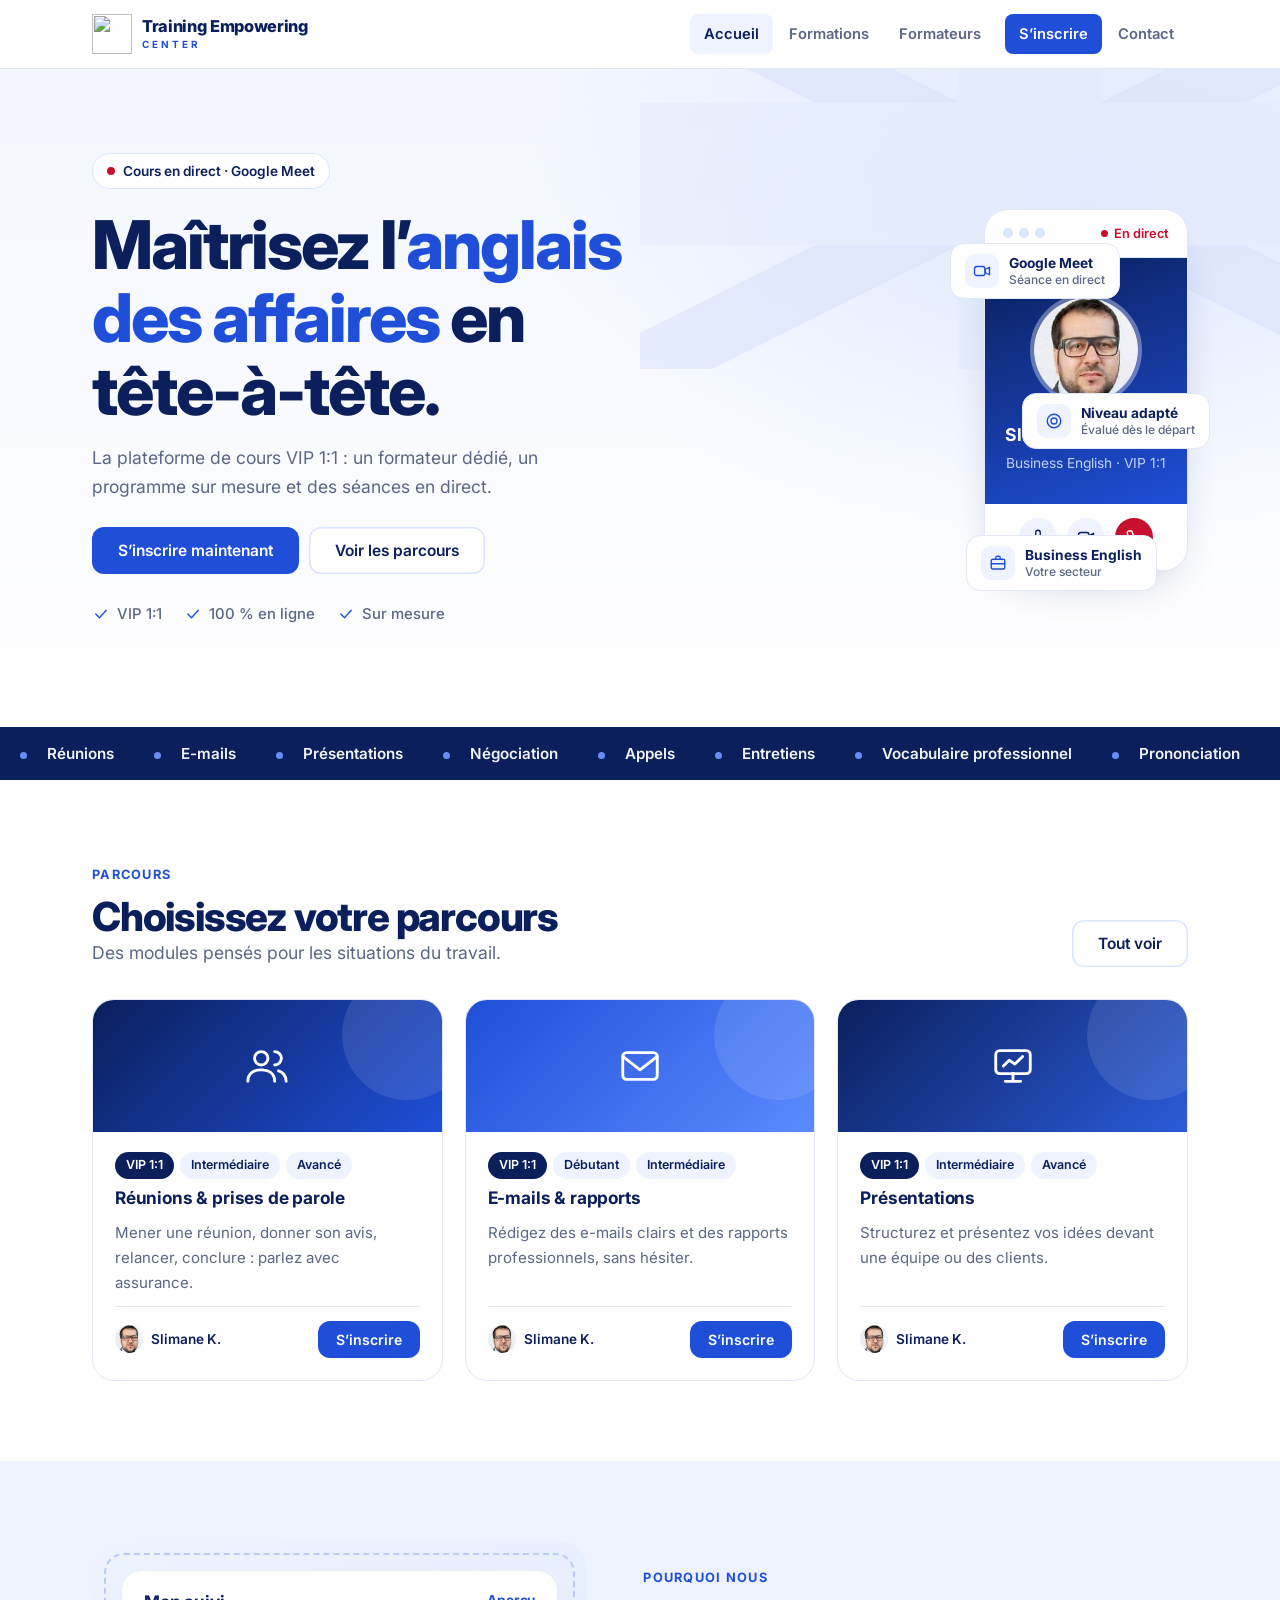
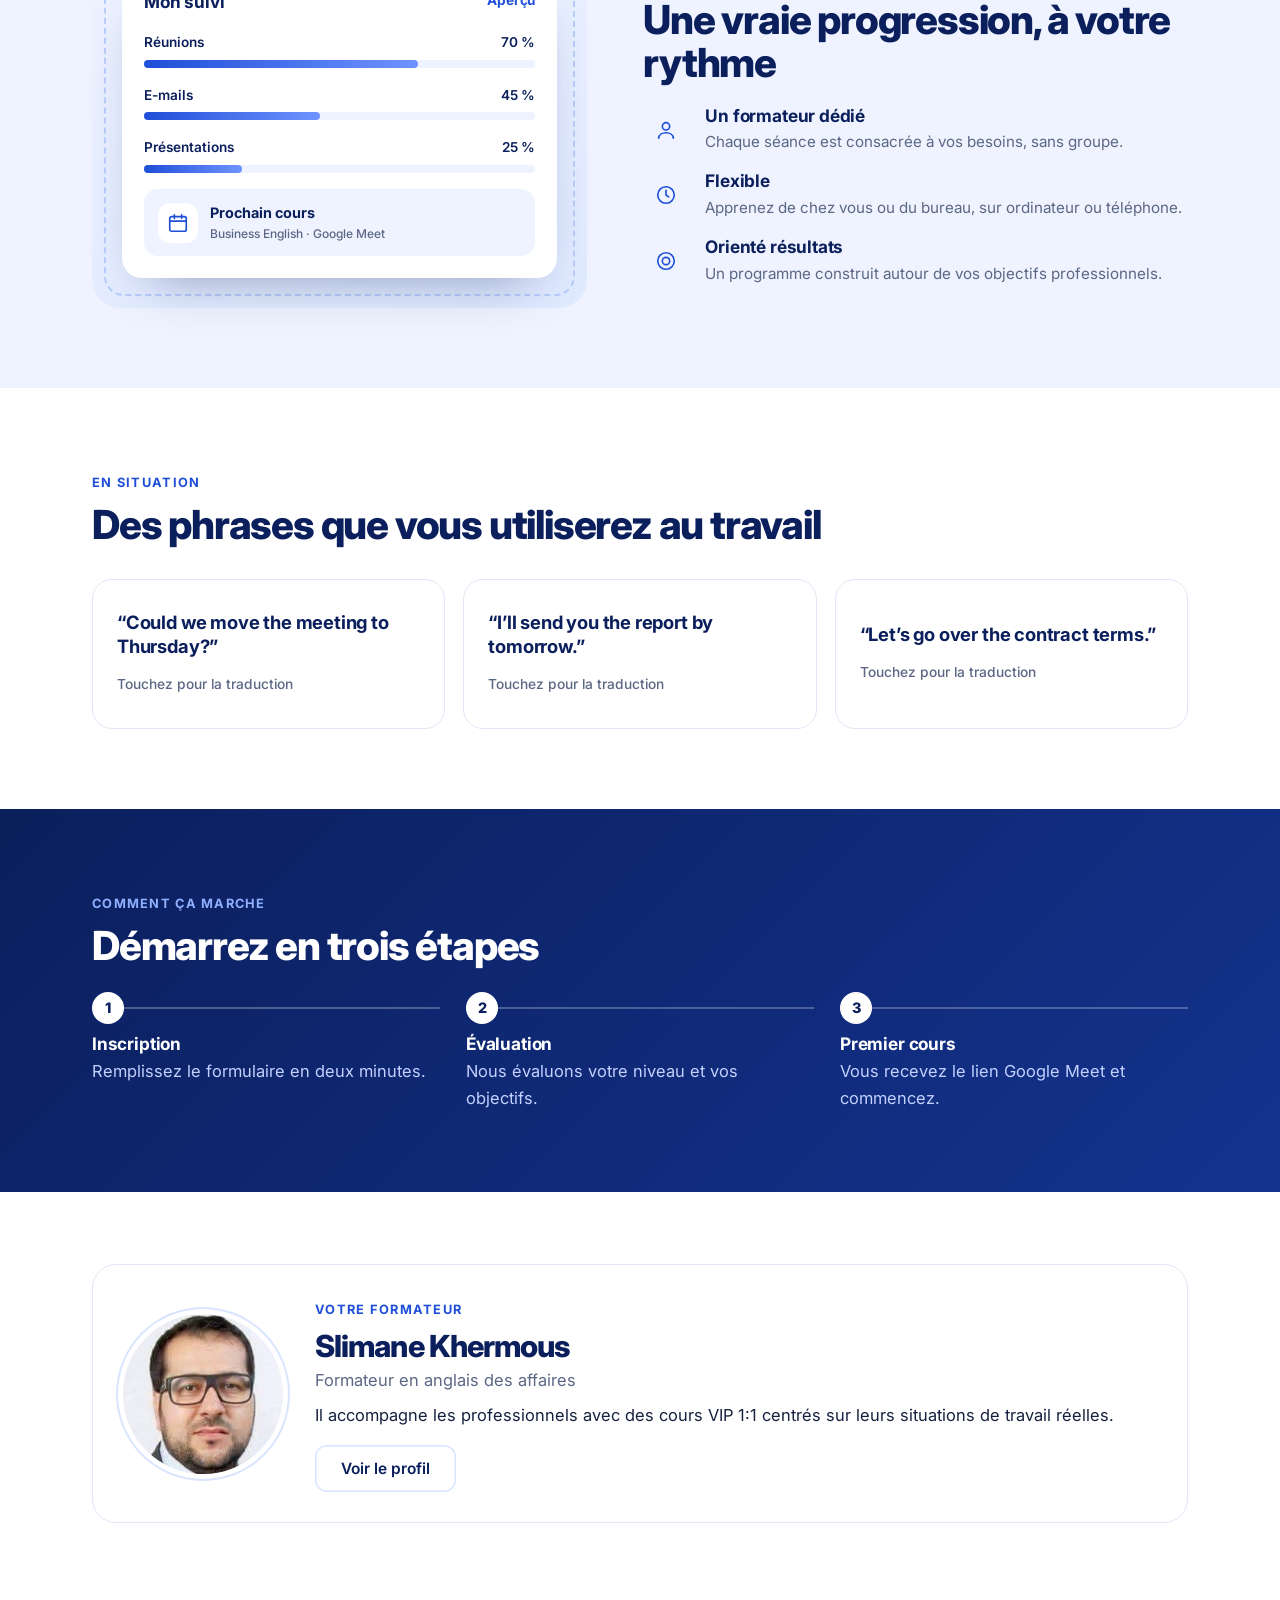
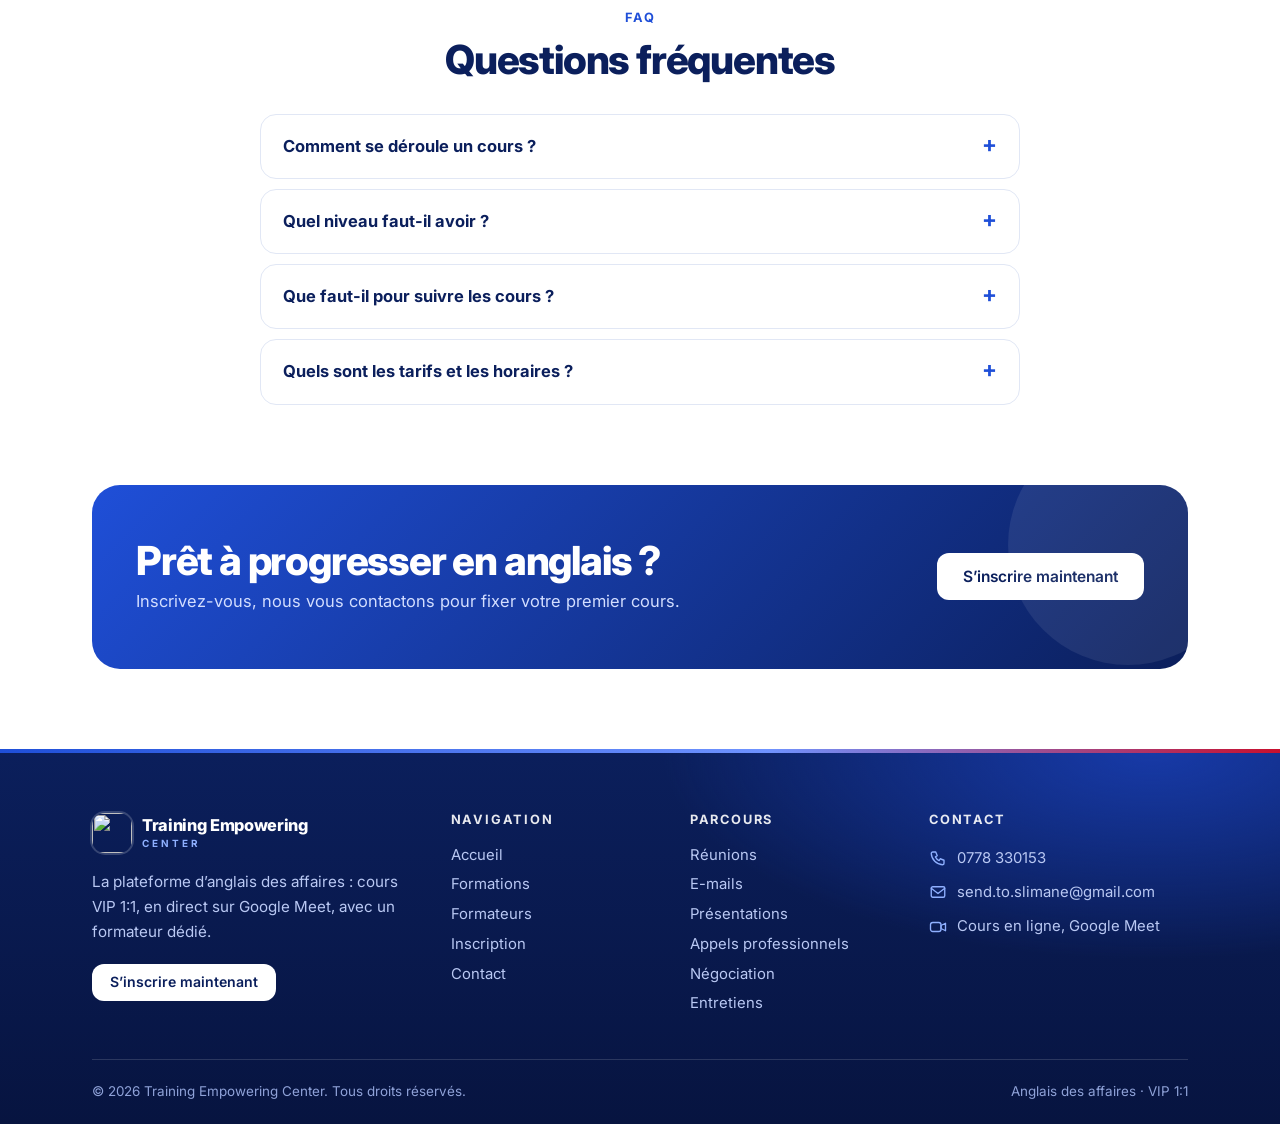
==== commit 59bd5520: "Add files via upload" ====
--- a/index.html
+++ b/index.html
@@ -1,8 +1,8 @@
 <!doctype html><html lang="fr"><head><meta charset="utf-8"><meta name="viewport" content="width=device-width,initial-scale=1">
 <title>Plateforme d’anglais des affaires | Training Empowering Center</title><meta name="description" content="Plateforme d’anglais des affaires : cours VIP 1:1 en direct sur Google Meet.">
 <link rel="preconnect" href="https://fonts.googleapis.com"><link rel="preconnect" href="https://fonts.gstatic.com" crossorigin>
-<link href="https://fonts.googleapis.com/css2?family=Inter:wght@400;500;600;700;800&display=swap" rel="stylesheet"><link rel="stylesheet" href="style.css"></head><body>
-<header><div class="wrap bar"><a class="logo" href="index.html"><img src="img/i-uk.jpg" alt="">Training Empowering Center</a><input type="checkbox" id="tg" aria-label="Menu"><label for="tg" class="burger"><svg class="i" viewBox="0 0 24 24" aria-hidden="true"><path d="M4 7h16M4 12h16M4 17h16"/></svg></label><nav><a href="index.html" class="on">Accueil</a><a href="formations.html" class="">Formations</a><a href="formateurs.html" class="">Formateurs</a><a href="inscription.html" class="cta">S’inscrire</a><a href="contact.html" class="">Contact</a></nav></div></header>
+<link href="https://fonts.googleapis.com/css2?family=Inter:wght@400;500;600;700;800&display=swap" rel="stylesheet"><link rel="icon" href="img/logo.svg" type="image/svg+xml"><link rel="stylesheet" href="style.css"></head><body>
+<header><div class="wrap bar"><a class="logo " href="index.html"><img src="img/logo.svg" alt="" width="40" height="40"><span class="lt"><b>Training Empowering</b><small>CENTER</small></span></a><input type="checkbox" id="tg" aria-label="Menu"><label for="tg" class="burger"><svg class="i" viewBox="0 0 24 24" aria-hidden="true"><path d="M4 7h16M4 12h16M4 17h16"/></svg></label><nav><a href="index.html" class="on">Accueil</a><a href="formations.html" class="">Formations</a><a href="formateurs.html" class="">Formateurs</a><a href="inscription.html" class="cta">S’inscrire</a><a href="contact.html" class="">Contact</a></nav></div></header>
 <main>
 <section class="hero"><svg class="flag" viewBox="0 0 60 30" aria-hidden="true"><g stroke="#d6e1fb" fill="none"><path d="M0 0L60 30M60 0L0 30" stroke-width="5"/><path d="M30 0V30M0 15H60" stroke-width="11" stroke="#e4ecfd"/></g></svg><div class="wrap"><div><span class="pill"><i></i>Cours en direct · Google Meet</span>
 <h1>Maîtrisez l’<em>anglais des affaires</em> en tête-à-tête.</h1><p class="lead">La plateforme de cours VIP 1:1 : un formateur dédié, un programme sur mesure et des séances en direct.</p>
@@ -26,7 +26,8 @@
 <section class="dark"><div class="wrap"><span class="eyebrow">Comment ça marche</span><h2>Démarrez en trois étapes</h2><div class="steps"><div><h3>Inscription</h3><p>Remplissez le formulaire en deux minutes.</p></div><div><h3>Évaluation</h3><p>Nous évaluons votre niveau et vos objectifs.</p></div><div><h3>Premier cours</h3><p>Vous recevez le lien Google Meet et commencez.</p></div></div></div></section>
 <section><div class="wrap"><div class="tr"><img src="img/slimane.jpg" alt="Slimane Khermous"><div><span class="eyebrow">Votre formateur</span><h2 style="font-size:1.9rem;margin-bottom:4px">Slimane Khermous</h2><p style="color:var(--mute);margin-bottom:8px">Formateur en anglais des affaires</p><p>Il accompagne les professionnels avec des cours VIP 1:1 centrés sur leurs situations de travail réelles.</p><p><a class="btn alt" style="margin-top:16px" href="formateurs.html">Voir le profil</a></p></div></div></div></section>
 <section style="padding-top:0"><div class="wrap"><div class="head" style="justify-content:center;text-align:center"><div><span class="eyebrow">FAQ</span><h2>Questions fréquentes</h2></div></div><div class="faq"><details><summary>Comment se déroule un cours ?</summary><p>Le cours se fait en direct sur Google Meet, en tête-à-tête avec votre formateur. Après votre inscription, vous recevez le lien de la séance.</p></details><details><summary>Quel niveau faut-il avoir ?</summary><p>Aucun niveau minimum. Nous évaluons votre niveau au départ et adaptons le programme : débutant, intermédiaire ou avancé.</p></details><details><summary>Que faut-il pour suivre les cours ?</summary><p>Un ordinateur ou un téléphone avec une connexion internet, et l’application ou le navigateur pour Google Meet.</p></details><details><summary>Quels sont les tarifs et les horaires ?</summary><p>Ils dépendent de votre programme. Contactez-nous au 0778 330153 ou via le formulaire, nous vous répondons rapidement.</p></details></div></div></section><section style="padding-top:0"><div class="wrap"><div class="ctab"><div><h2>Prêt à progresser en anglais ?</h2><p>Inscrivez-vous, nous vous contactons pour fixer votre premier cours.</p></div><a class="btn white" href="inscription.html">S’inscrire maintenant</a></div></div></section></main>
-<footer><div class="wrap"><div class="g"><div><h3>Training Empowering Center</h3><p>La plateforme d’anglais des affaires en VIP 1:1, sur Google Meet.</p></div>
-<div><h3>Pages</h3><a href="index.html">Accueil</a><a href="formations.html">Formations</a><a href="formateurs.html">Formateurs</a><a href="inscription.html">Inscription</a><a href="contact.html">Contact</a></div>
-<div><h3>Contact</h3><a href="tel:+213778330153">0778 330153</a><a href="mailto:send.to.slimane@gmail.com">send.to.slimane@gmail.com</a></div></div>
-<div class="copy">© 2026 Training Empowering Center. Tous droits réservés.</div></div></footer><script>document.querySelectorAll(".phr button").forEach(b=>b.addEventListener("click",()=>{b.classList.toggle("open");b.setAttribute("aria-expanded",b.classList.contains("open"))}))</script></body></html>+<footer><div class="wrap"><div class="fg"><div class="fb"><a class="logo flogo" href="index.html"><img src="img/logo.svg" alt="" width="40" height="40"><span class="lt"><b>Training Empowering</b><small>CENTER</small></span></a><p>La plateforme d’anglais des affaires : cours VIP 1:1, en direct sur Google Meet, avec un formateur dédié.</p><a class="btn white sm" href="inscription.html">S’inscrire maintenant</a></div>
+<div><h3>Navigation</h3><a href="index.html">Accueil</a><a href="formations.html">Formations</a><a href="formateurs.html">Formateurs</a><a href="inscription.html">Inscription</a><a href="contact.html">Contact</a></div>
+<div><h3>Parcours</h3><a href="formations.html">Réunions</a><a href="formations.html">E-mails</a><a href="formations.html">Présentations</a><a href="formations.html">Appels professionnels</a><a href="formations.html">Négociation</a><a href="formations.html">Entretiens</a></div>
+<div class="fc"><h3>Contact</h3><a href="tel:+213778330153"><svg class="i" viewBox="0 0 24 24" aria-hidden="true"><path d="M5 4h4l2 5-2.5 1.5a11 11 0 005 5L15 13l5 2v4a2 2 0 01-2 2A16 16 0 013 6a2 2 0 012-2z"/></svg>0778 330153</a><a href="mailto:send.to.slimane@gmail.com"><svg class="i" viewBox="0 0 24 24" aria-hidden="true"><rect x="3" y="5" width="18" height="14" rx="2"/><path d="M3 7l9 7 9-7"/></svg>send.to.slimane@gmail.com</a><span><svg class="i" viewBox="0 0 24 24" aria-hidden="true"><rect x="2" y="6" width="14" height="12" rx="3"/><path d="M16 10l6-3v10l-6-3z"/></svg>Cours en ligne, Google Meet</span></div></div>
+<div class="copy"><span>© 2026 Training Empowering Center. Tous droits réservés.</span><span>Anglais des affaires · VIP 1:1</span></div></div></footer><script>document.querySelectorAll(".phr button").forEach(b=>b.addEventListener("click",()=>{b.classList.toggle("open");b.setAttribute("aria-expanded",b.classList.contains("open"))}))</script></body></html>
--- a/style.css
+++ b/style.css
@@ -108,4 +108,20 @@
 .ctab{padding:32px 22px;border-radius:22px}.ctab .btn{width:100%}summary{padding:15px 18px}details p{padding:0 18px 16px}
 .enroll{grid-template-columns:1fr}.side{padding:20px 20px 18px;gap:8px}.side h2{font-size:1.3rem}.side ul,.side .tel{display:none}form{padding:20px 18px;gap:13px}.two{gap:10px}.sub{padding:34px 0 10px}
 footer{padding:34px 0 18px}footer .g{grid-template-columns:1fr 1fr;gap:18px}footer .g>div:first-child{grid-column:span 2}}
-@media(prefers-reduced-motion:reduce){*{transition:none!important;animation:none!important}}
+@media(prefers-reduced-motion:reduce){*{transition:none!important}.hero h1{animation:none}}
+
+.logo img{width:40px;height:40px;object-fit:contain}
+.lt{display:flex;flex-direction:column;line-height:1.1}.lt b{font-size:1.02rem;color:var(--navy);letter-spacing:-.02em;font-weight:800}.lt small{font-size:.62rem;letter-spacing:.3em;font-weight:700;color:var(--blue);margin-top:3px}
+.marq div{will-change:transform}
+.dark+section{padding-top:72px!important}
+footer{position:relative;background:radial-gradient(700px 300px at 90% 0,#173aa8,transparent 70%),linear-gradient(180deg,#0b1f5c,#071440);padding:64px 0 22px;color:#b9c8f3;overflow:hidden}
+footer::before{content:"";position:absolute;left:0;right:0;top:0;height:4px;background:linear-gradient(90deg,#1f4fd8,#6f93ff 60%,#c8102e)}
+.fg{display:grid;grid-template-columns:1.6fr 1fr 1fr 1.3fr;gap:40px;margin-bottom:40px}
+footer h3{color:#fff;font-size:.8rem;letter-spacing:.14em;text-transform:uppercase;margin-bottom:14px;opacity:.9}
+footer a{display:block;text-decoration:none;line-height:2;color:#b9c8f3;transition:.2s}footer a:hover{color:#fff;transform:translateX(3px)}
+.fb p{margin:16px 0 20px;max-width:34ch;font-size:.95rem}
+.fb a.btn{display:inline-flex;line-height:1.2;color:var(--navy);transform:none}
+.flogo{display:flex;align-items:center}.flogo img{box-shadow:0 0 0 2px rgba(255,255,255,.18);border-radius:13px}.flogo .lt b{color:#fff}.flogo .lt small{color:#8fb0ff}
+.fc a,.fc span{display:flex;gap:10px;align-items:center;line-height:1.5;padding:6px 0;word-break:break-all}.fc svg{width:18px;height:18px;color:#8fb0ff}.fc span{color:#b9c8f3}
+.copy{display:flex;justify-content:space-between;gap:10px;flex-wrap:wrap;border-top:1px solid rgba(255,255,255,.14);padding-top:20px;font-size:.84rem;color:#8fa2d8}
+@media(max-width:860px){.dark+section{padding-top:36px!important}footer{padding:40px 0 18px}.fg{grid-template-columns:1fr 1fr;gap:26px 18px;margin-bottom:26px}.fb,.fc{grid-column:span 2}.logo img{width:36px;height:36px}.lt b{font-size:.95rem}.lt small{font-size:.58rem}}
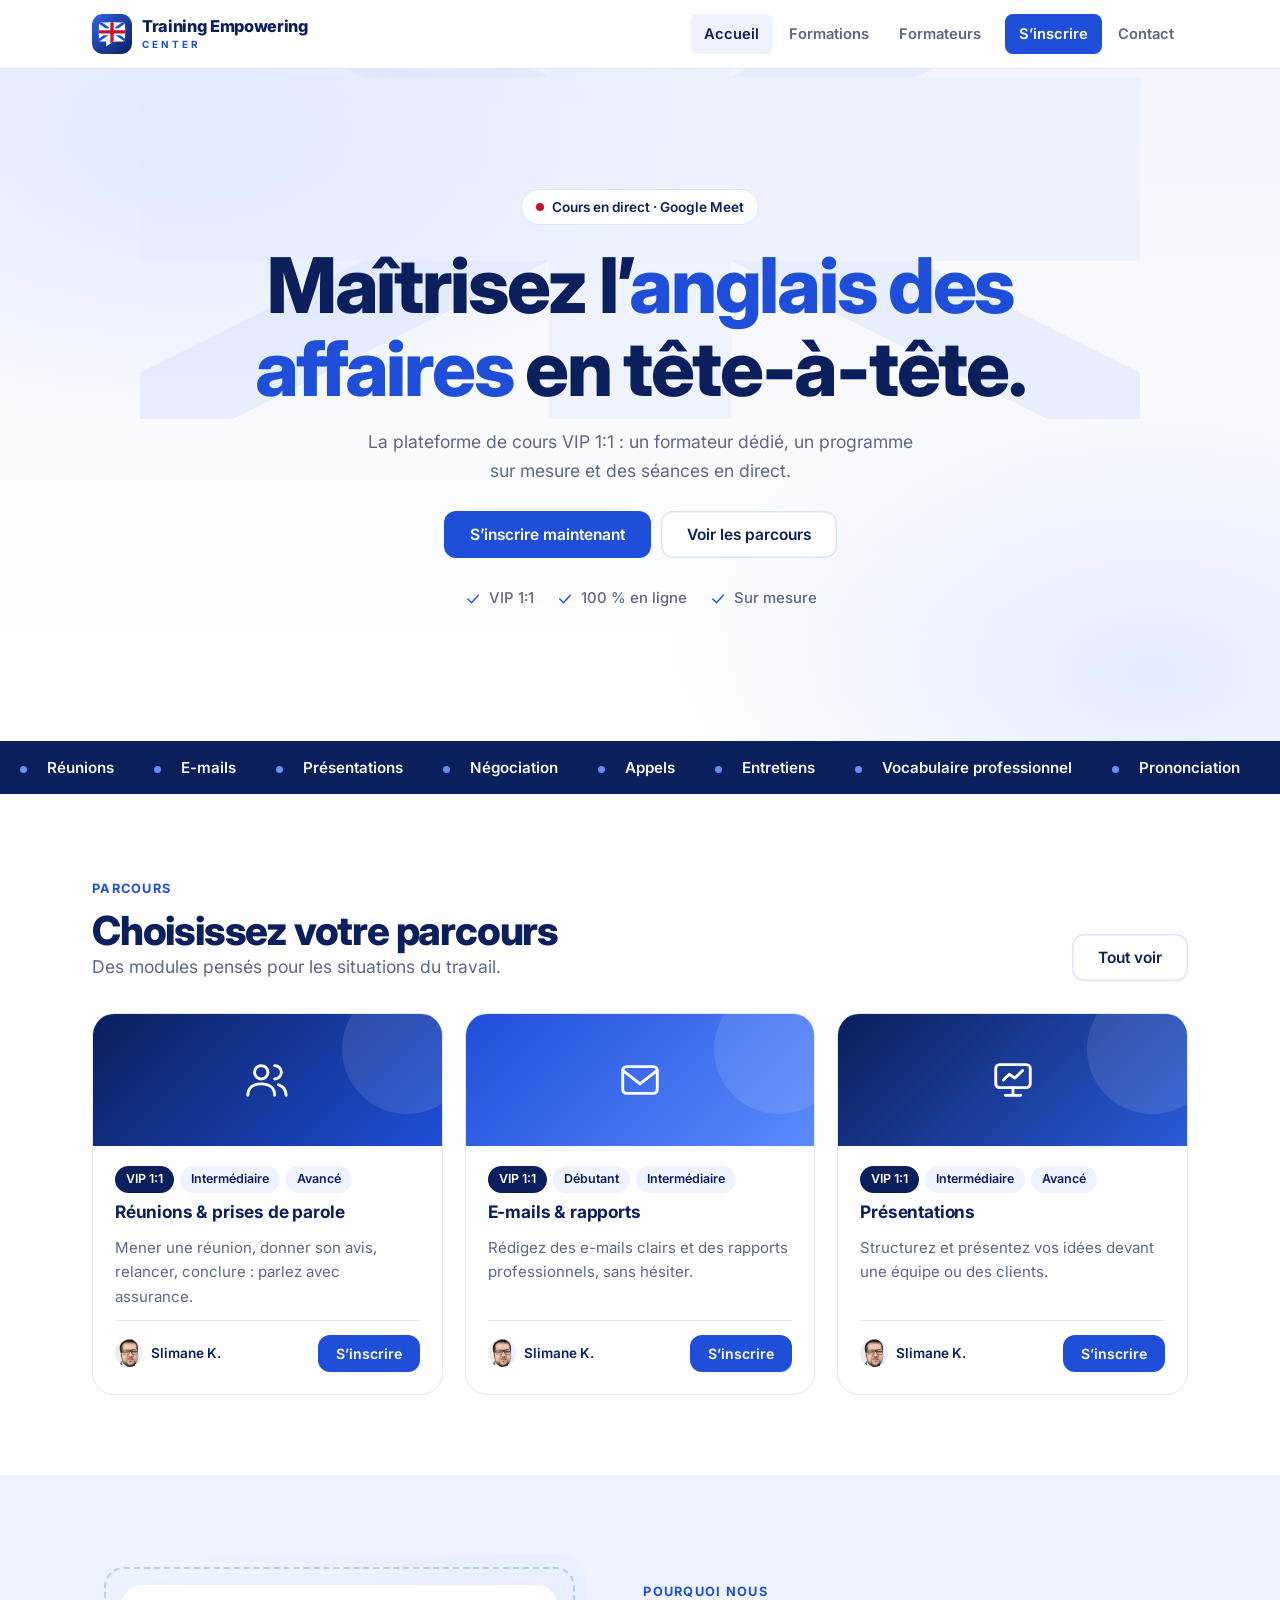
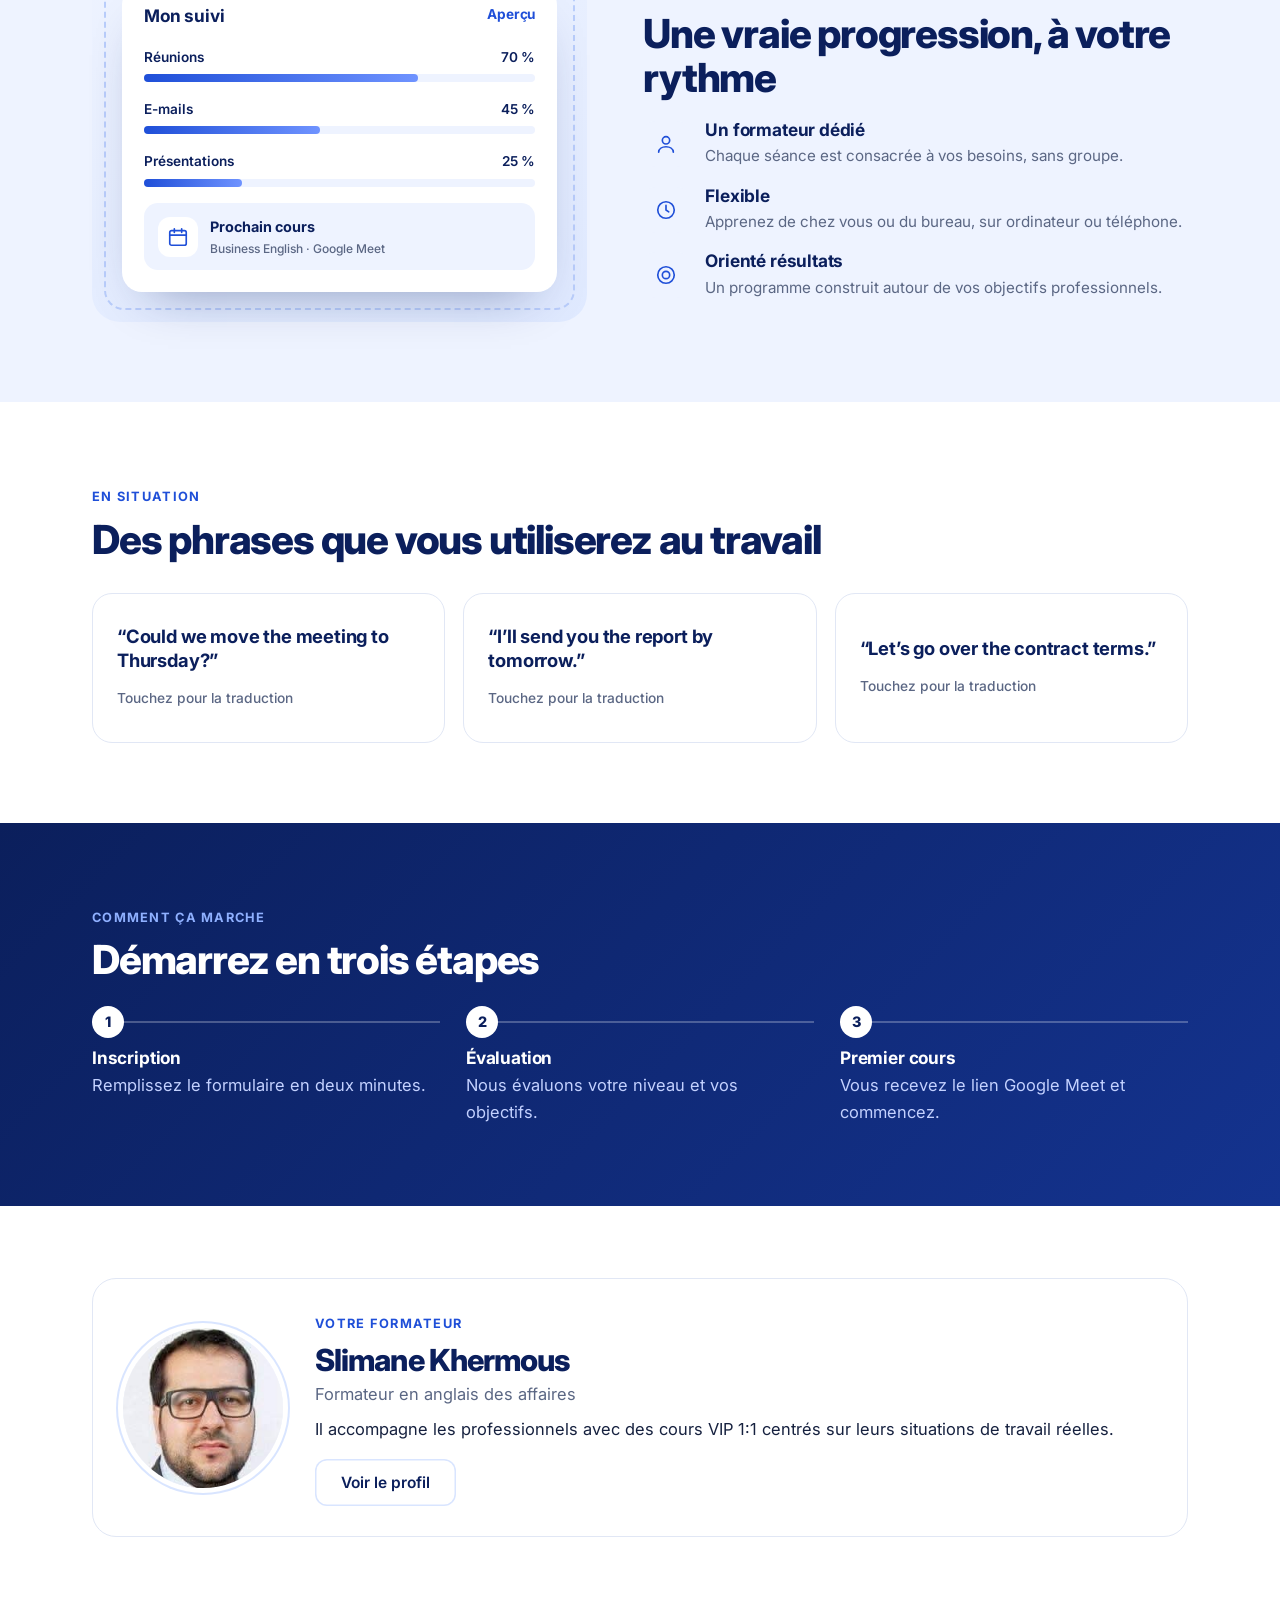
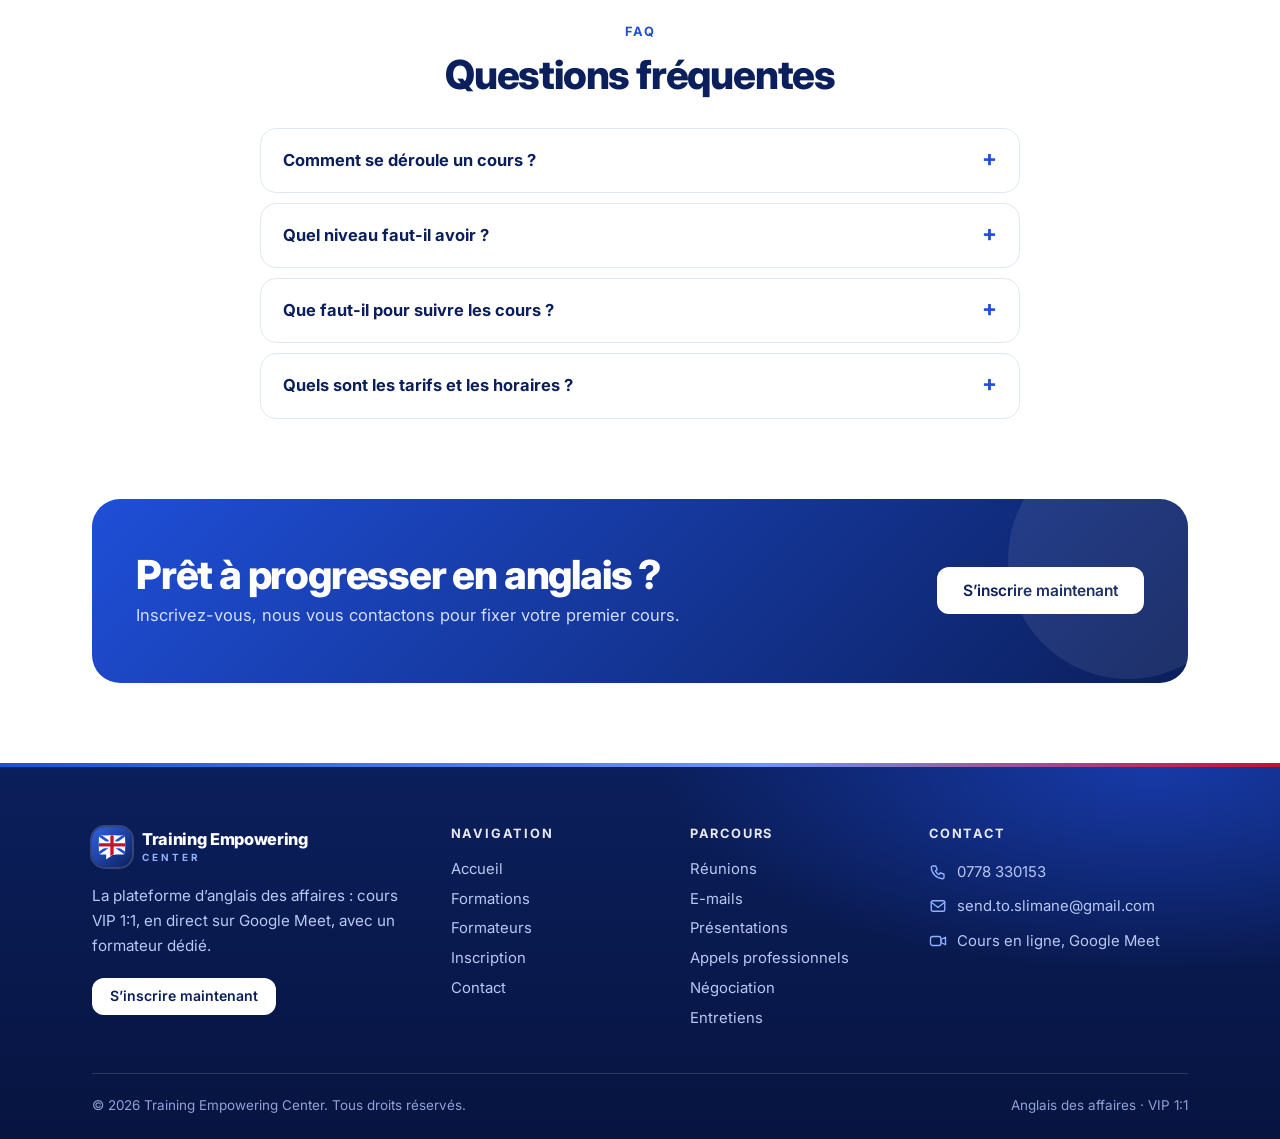
==== commit 13705fa6: "Add files via upload" ====
--- a/index.html
+++ b/index.html
@@ -8,10 +8,7 @@
 <h1>Maîtrisez l’<em>anglais des affaires</em> en tête-à-tête.</h1><p class="lead">La plateforme de cours VIP 1:1 : un formateur dédié, un programme sur mesure et des séances en direct.</p>
 <div class="row"><a class="btn" href="inscription.html">S’inscrire maintenant</a><a class="btn alt" href="formations.html">Voir les parcours</a></div>
 <div class="ticks"><span><svg class="i" viewBox="0 0 24 24" aria-hidden="true"><path d="M5 12l5 5 9-10"/></svg>VIP 1:1</span><span><svg class="i" viewBox="0 0 24 24" aria-hidden="true"><path d="M5 12l5 5 9-10"/></svg>100 % en ligne</span><span><svg class="i" viewBox="0 0 24 24" aria-hidden="true"><path d="M5 12l5 5 9-10"/></svg>Sur mesure</span></div></div>
-<div class="stage"><div class="call"><div class="top"><i></i><i></i><i></i><span>En direct</span></div><div class="main"><img src="img/slimane.jpg" alt="Slimane Khermous"><b>Slimane Khermous</b><small>Business English · VIP 1:1</small></div><div class="ctl"><i><svg class="i" viewBox="0 0 24 24" aria-hidden="true"><rect x="9" y="3" width="6" height="11" rx="3"/><path d="M5 11a7 7 0 0014 0M12 18v3"/></svg></i><i><svg class="i" viewBox="0 0 24 24" aria-hidden="true"><rect x="2" y="6" width="14" height="12" rx="3"/><path d="M16 10l6-3v10l-6-3z"/></svg></i><i class="end"><svg class="i" viewBox="0 0 24 24" aria-hidden="true"><path d="M5 4h4l2 5-2.5 1.5a11 11 0 005 5L15 13l5 2v4a2 2 0 01-2 2A16 16 0 013 6a2 2 0 012-2z"/></svg></i></div></div>
-<div class="fl f1"><div class="tile"><svg class="i" viewBox="0 0 24 24" aria-hidden="true"><rect x="2" y="6" width="14" height="12" rx="3"/><path d="M16 10l6-3v10l-6-3z"/></svg></div><span>Google Meet<small>Séance en direct</small></span></div>
-<div class="fl f2"><div class="tile"><svg class="i" viewBox="0 0 24 24" aria-hidden="true"><circle cx="12" cy="12" r="9"/><circle cx="12" cy="12" r="4"/></svg></div><span>Niveau adapté<small>Évalué dès le départ</small></span></div>
-<div class="fl f3"><div class="tile"><svg class="i" viewBox="0 0 24 24" aria-hidden="true"><rect x="3" y="7" width="18" height="13" rx="2"/><path d="M9 7V5a2 2 0 012-2h2a2 2 0 012 2v2M3 13h18"/></svg></div><span>Business English<small>Votre secteur</small></span></div></div></div></section>
+</div></section>
 <div class="marq" aria-hidden="true"><div><span>Réunions</span><span>E-mails</span><span>Présentations</span><span>Négociation</span><span>Appels</span><span>Entretiens</span><span>Vocabulaire professionnel</span><span>Prononciation</span><span>Fluidité à l’oral</span><span>Réunions</span><span>E-mails</span><span>Présentations</span><span>Négociation</span><span>Appels</span><span>Entretiens</span><span>Vocabulaire professionnel</span><span>Prononciation</span><span>Fluidité à l’oral</span></div></div>
 <section><div class="wrap"><div class="head"><div><span class="eyebrow">Parcours</span><h2>Choisissez votre parcours</h2><p class="lead">Des modules pensés pour les situations du travail.</p></div><a class="btn alt" href="formations.html">Tout voir</a></div>
 <div class="courses snap"><article class="course" data-lv="Intermédiaire Avancé"><div class="cov b1"><svg class="i" viewBox="0 0 24 24" aria-hidden="true"><circle cx="9" cy="8" r="3.5"/><path d="M2 20c0-4 3-6 7-6s7 2 7 6M16 4.5a3.5 3.5 0 010 7M22 20c0-3-2-5-4-5.5"/></svg></div><div class="cb"><div class="meta"><span class="tag" style="background:var(--navy);color:#fff">VIP 1:1</span><span class="tag">Intermédiaire</span><span class="tag">Avancé</span></div><h3>Réunions & prises de parole</h3><p>Mener une réunion, donner son avis, relancer, conclure : parlez avec assurance.</p><div class="cf"><b><img src="img/slimane.jpg" alt="">Slimane K.</b><a class="btn sm" href="inscription.html?parcours=Réunions+%26+prises+de+parole">S’inscrire</a></div></div></article><article class="course" data-lv="Débutant Intermédiaire"><div class="cov b2"><svg class="i" viewBox="0 0 24 24" aria-hidden="true"><rect x="3" y="5" width="18" height="14" rx="2"/><path d="M3 7l9 7 9-7"/></svg></div><div class="cb"><div class="meta"><span class="tag" style="background:var(--navy);color:#fff">VIP 1:1</span><span class="tag">Débutant</span><span class="tag">Intermédiaire</span></div><h3>E-mails & rapports</h3><p>Rédigez des e-mails clairs et des rapports professionnels, sans hésiter.</p><div class="cf"><b><img src="img/slimane.jpg" alt="">Slimane K.</b><a class="btn sm" href="inscription.html?parcours=E-mails+%26+rapports">S’inscrire</a></div></div></article><article class="course" data-lv="Intermédiaire Avancé"><div class="cov b3"><svg class="i" viewBox="0 0 24 24" aria-hidden="true"><rect x="3" y="4" width="18" height="12" rx="2"/><path d="M12 16v4M8 20h8M7 12l3-3 3 2 4-4"/></svg></div><div class="cb"><div class="meta"><span class="tag" style="background:var(--navy);color:#fff">VIP 1:1</span><span class="tag">Intermédiaire</span><span class="tag">Avancé</span></div><h3>Présentations</h3><p>Structurez et présentez vos idées devant une équipe ou des clients.</p><div class="cf"><b><img src="img/slimane.jpg" alt="">Slimane K.</b><a class="btn sm" href="inscription.html?parcours=Présentations">S’inscrire</a></div></div></article></div></div></section>
--- a/style.css
+++ b/style.css
@@ -125,3 +125,20 @@
 .fc a,.fc span{display:flex;gap:10px;align-items:center;line-height:1.5;padding:6px 0;word-break:break-all}.fc svg{width:18px;height:18px;color:#8fb0ff}.fc span{color:#b9c8f3}
 .copy{display:flex;justify-content:space-between;gap:10px;flex-wrap:wrap;border-top:1px solid rgba(255,255,255,.14);padding-top:20px;font-size:.84rem;color:#8fa2d8}
 @media(max-width:860px){.dark+section{padding-top:36px!important}footer{padding:40px 0 18px}.fg{grid-template-columns:1fr 1fr;gap:26px 18px;margin-bottom:26px}.fb,.fc{grid-column:span 2}.logo img{width:36px;height:36px}.lt b{font-size:.95rem}.lt small{font-size:.58rem}}
+.btn{white-space:nowrap}
+@media(max-width:860px){
+.stage{display:none}
+.hero{display:flex;align-items:center}
+.hero .wrap{width:100%}
+.hero .row{flex-direction:column;gap:12px;margin-top:28px}
+.hero .btn{width:100%;flex:none;padding:16px 18px}
+.hero h1{font-size:2.8rem}
+.ctab .btn{padding:16px 18px}
+}
+.hero{padding:120px 0 130px;background:radial-gradient(700px 420px at 15% 10%,#dfe9ff,transparent 70%),radial-gradient(700px 420px at 90% 90%,#e3ecff,transparent 70%),linear-gradient(180deg,#f3f6ff,#fff)}
+.hero .flag{left:50%;right:auto;transform:translateX(-50%);top:-150px;width:1000px;opacity:.45}
+.hero .wrap{grid-template-columns:1fr;text-align:center;justify-items:center}
+.hero h1{max-width:16ch;margin-left:auto;margin-right:auto;font-size:clamp(2.6rem,6.2vw,4.8rem)}
+.hero .lead{margin:0 auto;max-width:50ch}
+.hero .row,.hero .ticks{justify-content:center}
+@media(max-width:860px){.hero{padding:56px 0 64px}.hero .flag{width:640px;top:-60px}.hero h1{font-size:2.7rem}}
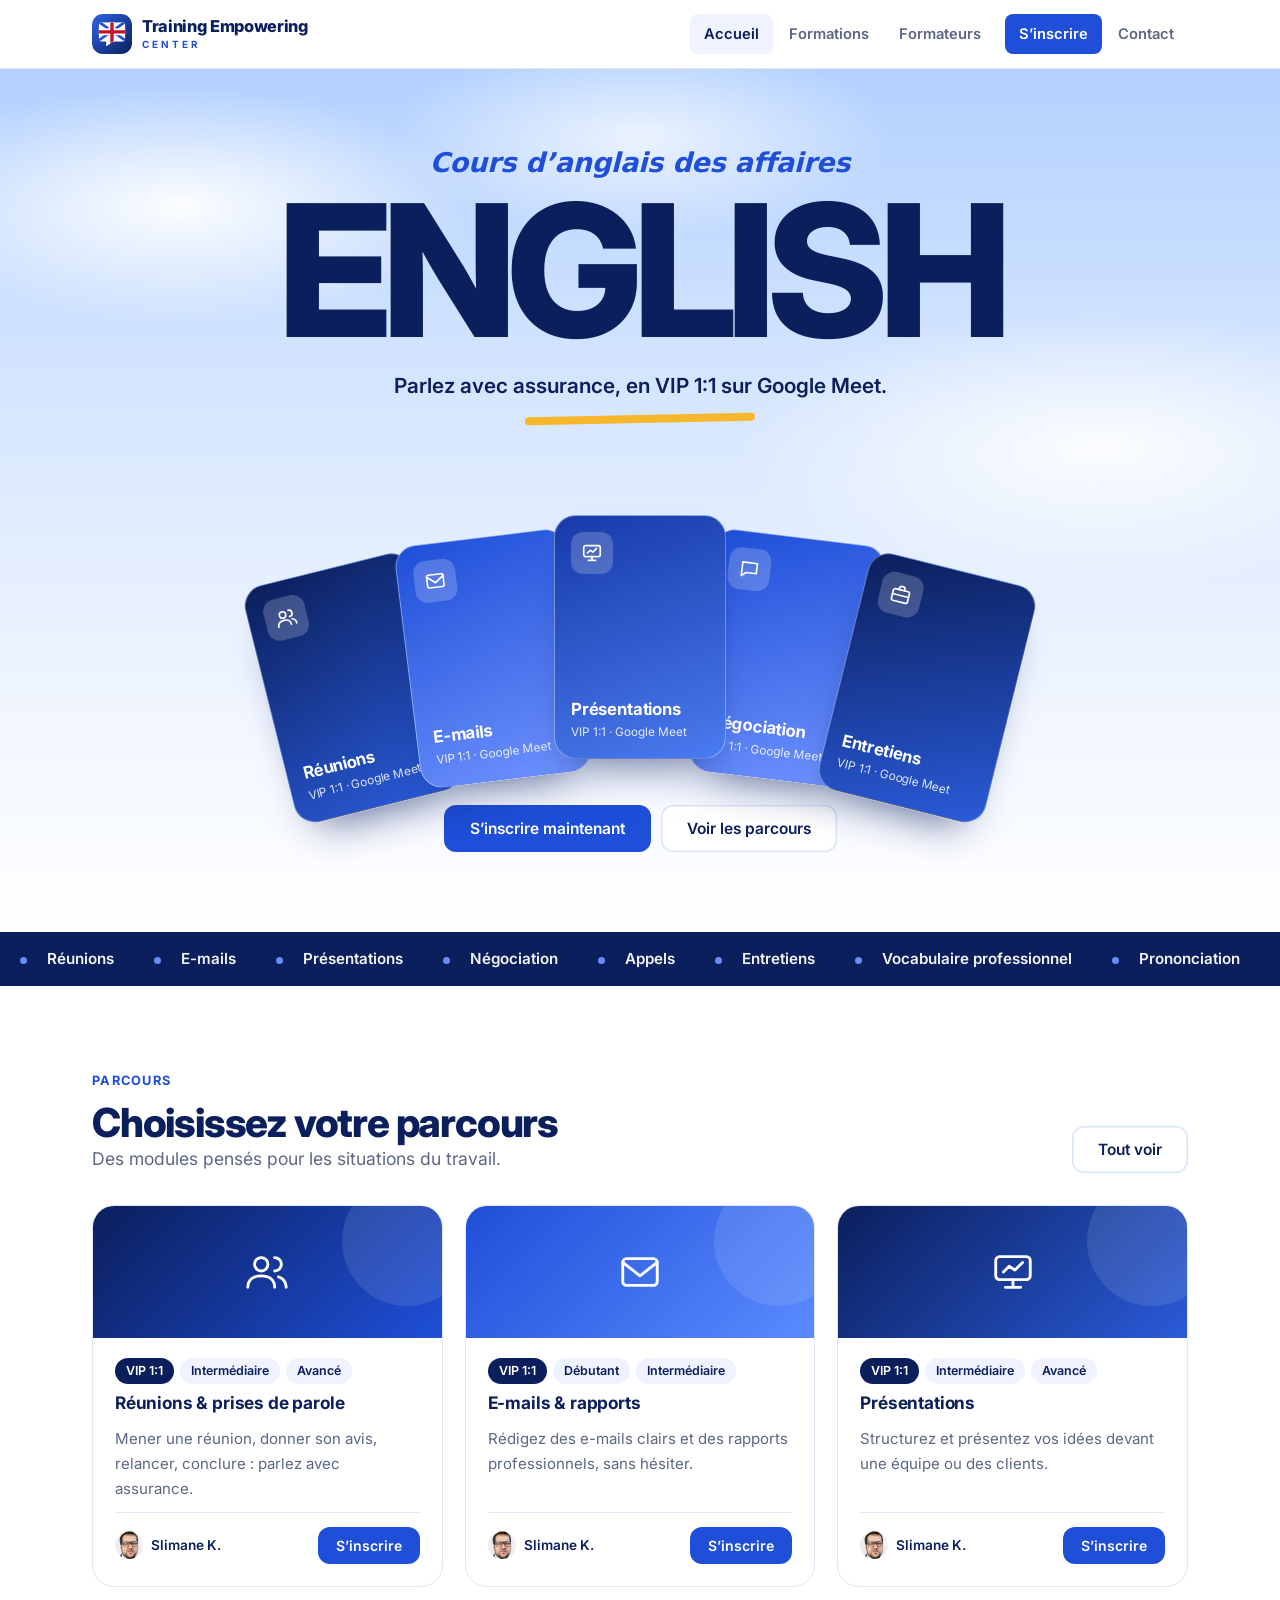
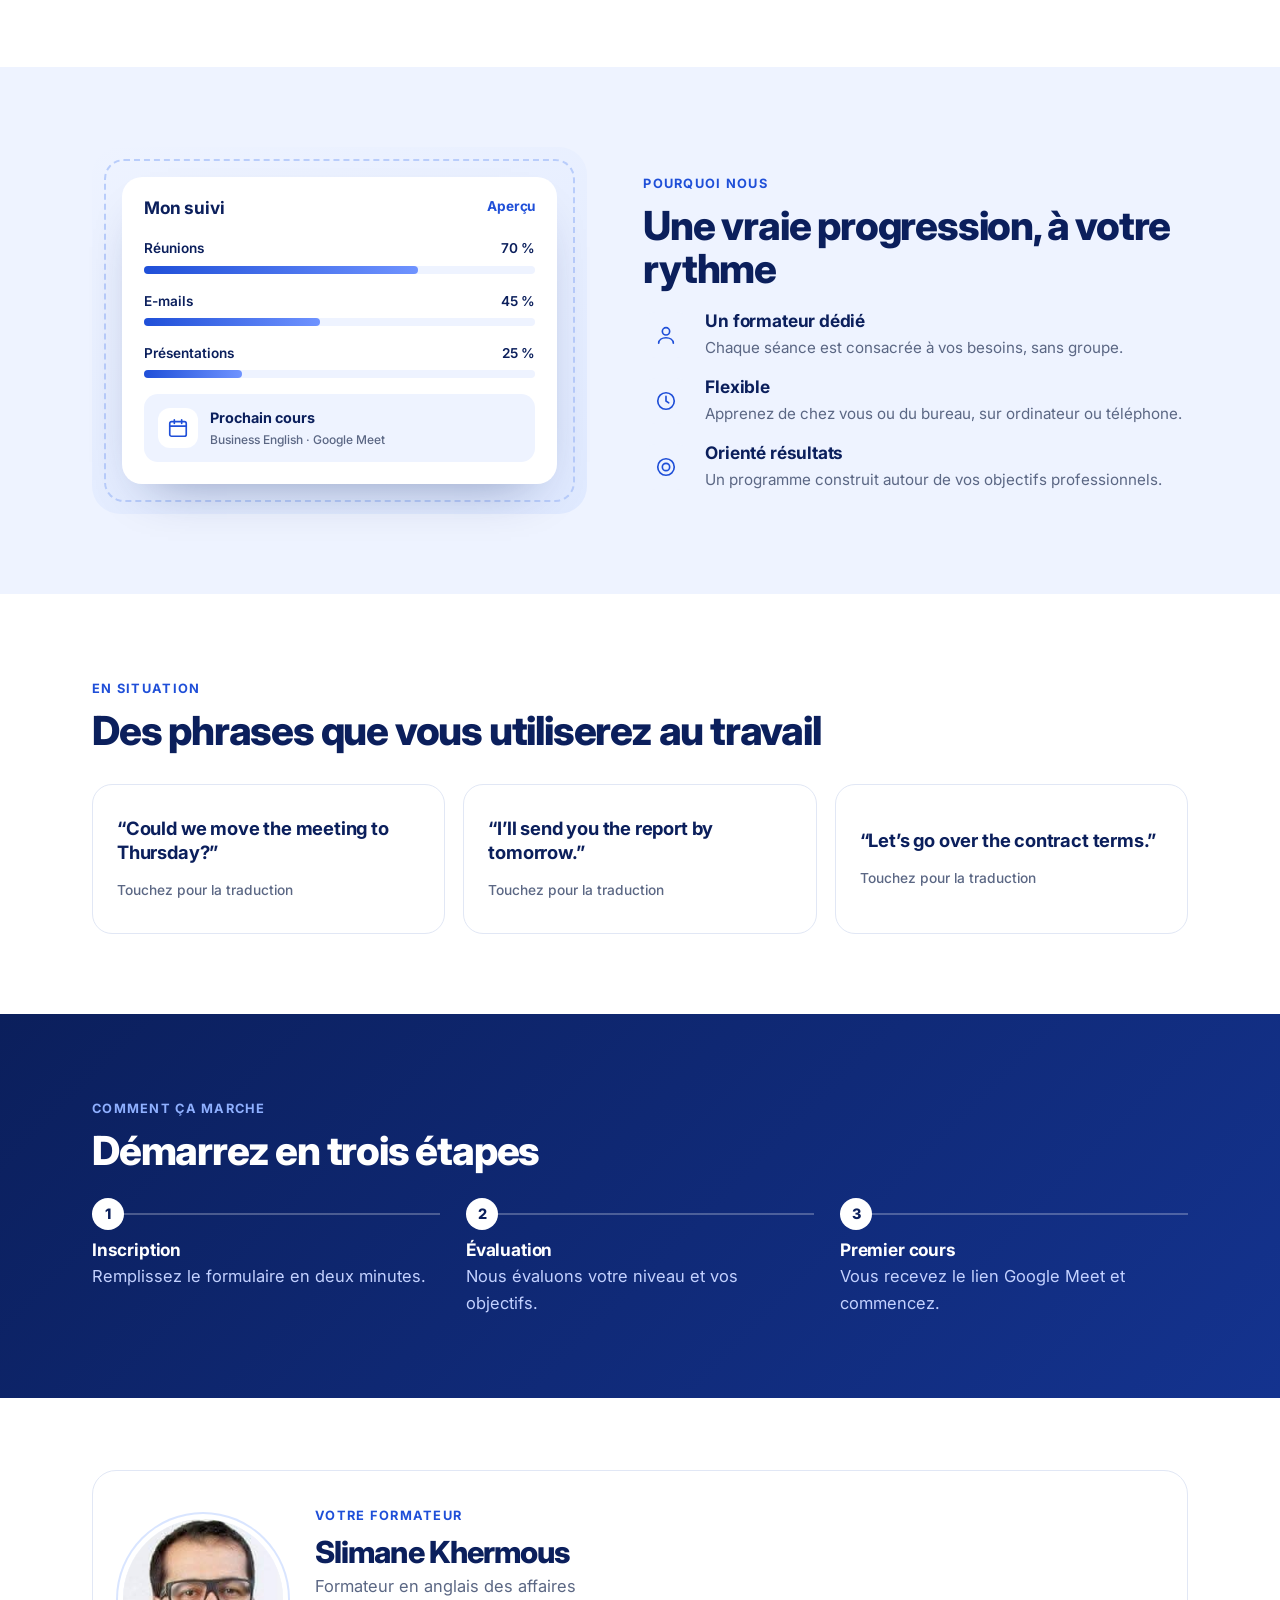
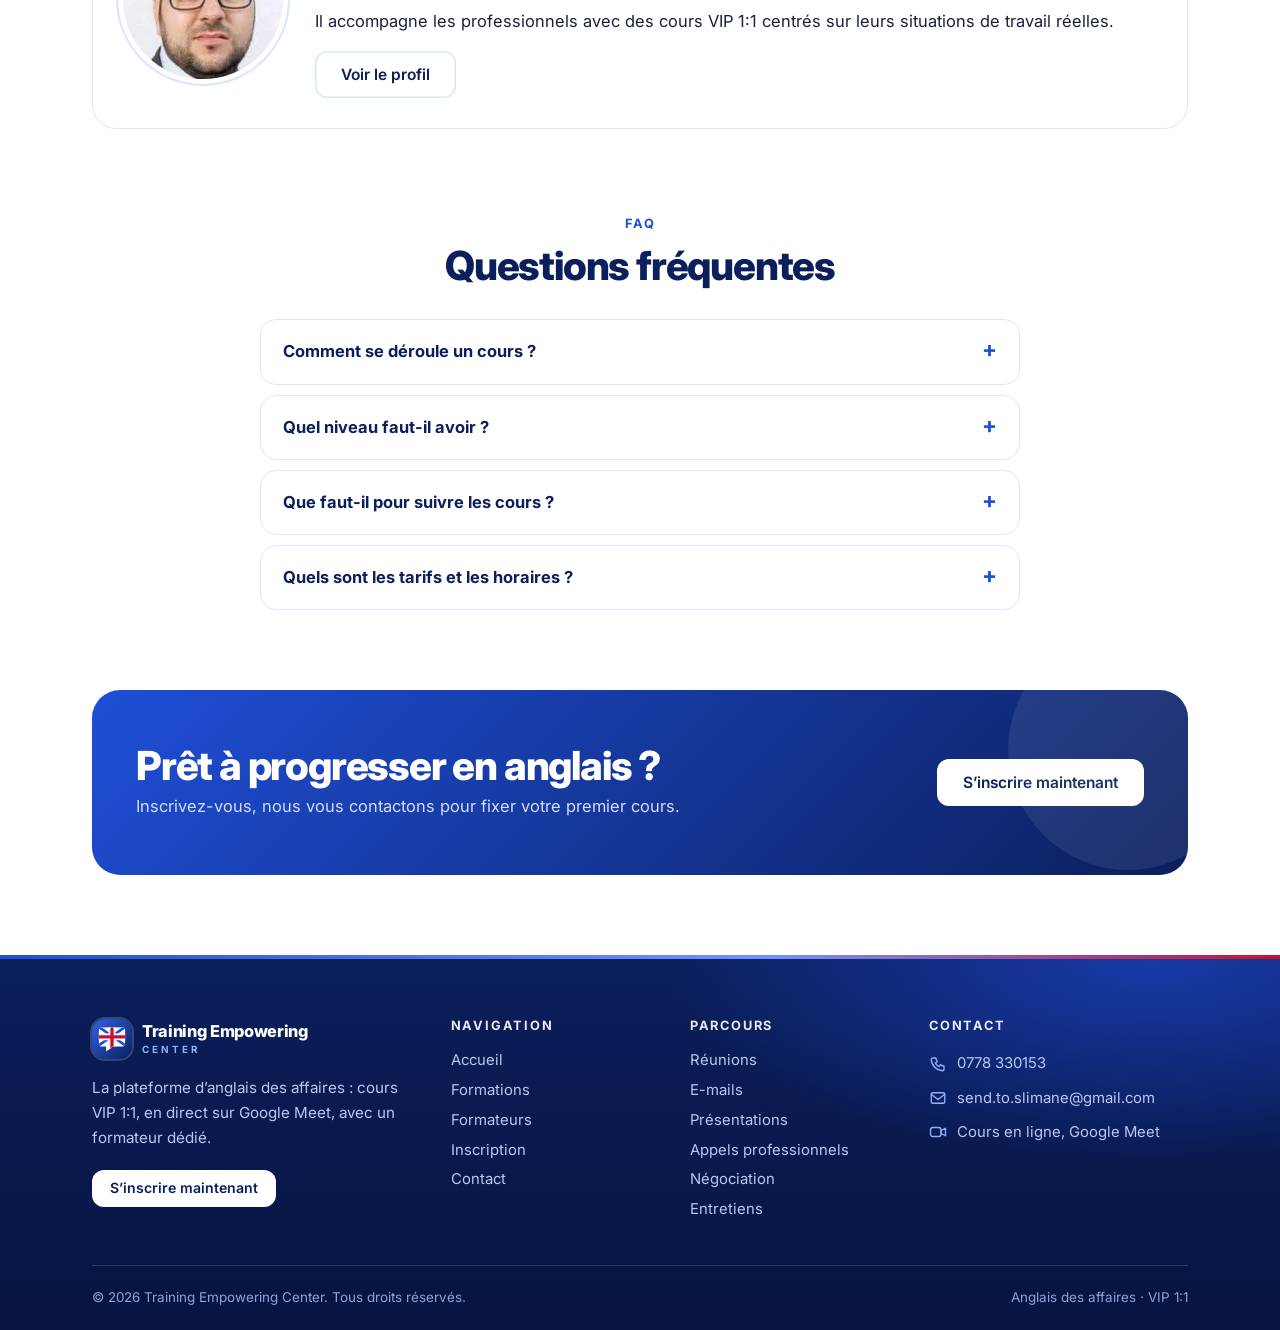
==== commit fc83c4df: "Add files via upload" ====
--- a/index.html
+++ b/index.html
@@ -4,11 +4,11 @@
 <link href="https://fonts.googleapis.com/css2?family=Inter:wght@400;500;600;700;800&display=swap" rel="stylesheet"><link rel="icon" href="img/logo.svg" type="image/svg+xml"><link rel="stylesheet" href="style.css"></head><body>
 <header><div class="wrap bar"><a class="logo " href="index.html"><img src="img/logo.svg" alt="" width="40" height="40"><span class="lt"><b>Training Empowering</b><small>CENTER</small></span></a><input type="checkbox" id="tg" aria-label="Menu"><label for="tg" class="burger"><svg class="i" viewBox="0 0 24 24" aria-hidden="true"><path d="M4 7h16M4 12h16M4 17h16"/></svg></label><nav><a href="index.html" class="on">Accueil</a><a href="formations.html" class="">Formations</a><a href="formateurs.html" class="">Formateurs</a><a href="inscription.html" class="cta">S’inscrire</a><a href="contact.html" class="">Contact</a></nav></div></header>
 <main>
-<section class="hero"><svg class="flag" viewBox="0 0 60 30" aria-hidden="true"><g stroke="#d6e1fb" fill="none"><path d="M0 0L60 30M60 0L0 30" stroke-width="5"/><path d="M30 0V30M0 15H60" stroke-width="11" stroke="#e4ecfd"/></g></svg><div class="wrap"><div><span class="pill"><i></i>Cours en direct · Google Meet</span>
-<h1>Maîtrisez l’<em>anglais des affaires</em> en tête-à-tête.</h1><p class="lead">La plateforme de cours VIP 1:1 : un formateur dédié, un programme sur mesure et des séances en direct.</p>
-<div class="row"><a class="btn" href="inscription.html">S’inscrire maintenant</a><a class="btn alt" href="formations.html">Voir les parcours</a></div>
-<div class="ticks"><span><svg class="i" viewBox="0 0 24 24" aria-hidden="true"><path d="M5 12l5 5 9-10"/></svg>VIP 1:1</span><span><svg class="i" viewBox="0 0 24 24" aria-hidden="true"><path d="M5 12l5 5 9-10"/></svg>100 % en ligne</span><span><svg class="i" viewBox="0 0 24 24" aria-hidden="true"><path d="M5 12l5 5 9-10"/></svg>Sur mesure</span></div></div>
-</div></section>
+<section class="hero2"><img class="bb" src="img/bigben.jpg" alt="" aria-hidden="true"><img class="fg" src="img/flag.jpg" alt="" aria-hidden="true">
+<div class="wrap"><span class="kick">Cours d’anglais des affaires</span><h1><span class="big">ENGLISH</span></h1>
+<p class="tag2">Parlez avec assurance, en VIP 1:1 sur Google Meet.</p>
+<div class="fan"><a class="fc2 g1" href="formations.html"><span class="ic"><svg class="i" viewBox="0 0 24 24" aria-hidden="true"><circle cx="9" cy="8" r="3.5"/><path d="M2 20c0-4 3-6 7-6s7 2 7 6M16 4.5a3.5 3.5 0 010 7M22 20c0-3-2-5-4-5.5"/></svg></span><span><b>Réunions</b><small>VIP 1:1 · Google Meet</small></span></a><a class="fc2 g2" href="formations.html"><span class="ic"><svg class="i" viewBox="0 0 24 24" aria-hidden="true"><rect x="3" y="5" width="18" height="14" rx="2"/><path d="M3 7l9 7 9-7"/></svg></span><span><b>E-mails</b><small>VIP 1:1 · Google Meet</small></span></a><a class="fc2 g3" href="formations.html"><span class="ic"><svg class="i" viewBox="0 0 24 24" aria-hidden="true"><rect x="3" y="4" width="18" height="12" rx="2"/><path d="M12 16v4M8 20h8M7 12l3-3 3 2 4-4"/></svg></span><span><b>Présentations</b><small>VIP 1:1 · Google Meet</small></span></a><a class="fc2 g2" href="formations.html"><span class="ic"><svg class="i" viewBox="0 0 24 24" aria-hidden="true"><path d="M4 5h16v11H9l-5 4z"/></svg></span><span><b>Négociation</b><small>VIP 1:1 · Google Meet</small></span></a><a class="fc2 g1" href="formations.html"><span class="ic"><svg class="i" viewBox="0 0 24 24" aria-hidden="true"><rect x="3" y="7" width="18" height="13" rx="2"/><path d="M9 7V5a2 2 0 012-2h2a2 2 0 012 2v2M3 13h18"/></svg></span><span><b>Entretiens</b><small>VIP 1:1 · Google Meet</small></span></a></div>
+<div class="row"><a class="btn" href="inscription.html">S’inscrire maintenant</a><a class="btn alt" href="formations.html">Voir les parcours</a></div></div></section>
 <div class="marq" aria-hidden="true"><div><span>Réunions</span><span>E-mails</span><span>Présentations</span><span>Négociation</span><span>Appels</span><span>Entretiens</span><span>Vocabulaire professionnel</span><span>Prononciation</span><span>Fluidité à l’oral</span><span>Réunions</span><span>E-mails</span><span>Présentations</span><span>Négociation</span><span>Appels</span><span>Entretiens</span><span>Vocabulaire professionnel</span><span>Prononciation</span><span>Fluidité à l’oral</span></div></div>
 <section><div class="wrap"><div class="head"><div><span class="eyebrow">Parcours</span><h2>Choisissez votre parcours</h2><p class="lead">Des modules pensés pour les situations du travail.</p></div><a class="btn alt" href="formations.html">Tout voir</a></div>
 <div class="courses snap"><article class="course" data-lv="Intermédiaire Avancé"><div class="cov b1"><svg class="i" viewBox="0 0 24 24" aria-hidden="true"><circle cx="9" cy="8" r="3.5"/><path d="M2 20c0-4 3-6 7-6s7 2 7 6M16 4.5a3.5 3.5 0 010 7M22 20c0-3-2-5-4-5.5"/></svg></div><div class="cb"><div class="meta"><span class="tag" style="background:var(--navy);color:#fff">VIP 1:1</span><span class="tag">Intermédiaire</span><span class="tag">Avancé</span></div><h3>Réunions & prises de parole</h3><p>Mener une réunion, donner son avis, relancer, conclure : parlez avec assurance.</p><div class="cf"><b><img src="img/slimane.jpg" alt="">Slimane K.</b><a class="btn sm" href="inscription.html?parcours=Réunions+%26+prises+de+parole">S’inscrire</a></div></div></article><article class="course" data-lv="Débutant Intermédiaire"><div class="cov b2"><svg class="i" viewBox="0 0 24 24" aria-hidden="true"><rect x="3" y="5" width="18" height="14" rx="2"/><path d="M3 7l9 7 9-7"/></svg></div><div class="cb"><div class="meta"><span class="tag" style="background:var(--navy);color:#fff">VIP 1:1</span><span class="tag">Débutant</span><span class="tag">Intermédiaire</span></div><h3>E-mails & rapports</h3><p>Rédigez des e-mails clairs et des rapports professionnels, sans hésiter.</p><div class="cf"><b><img src="img/slimane.jpg" alt="">Slimane K.</b><a class="btn sm" href="inscription.html?parcours=E-mails+%26+rapports">S’inscrire</a></div></div></article><article class="course" data-lv="Intermédiaire Avancé"><div class="cov b3"><svg class="i" viewBox="0 0 24 24" aria-hidden="true"><rect x="3" y="4" width="18" height="12" rx="2"/><path d="M12 16v4M8 20h8M7 12l3-3 3 2 4-4"/></svg></div><div class="cb"><div class="meta"><span class="tag" style="background:var(--navy);color:#fff">VIP 1:1</span><span class="tag">Intermédiaire</span><span class="tag">Avancé</span></div><h3>Présentations</h3><p>Structurez et présentez vos idées devant une équipe ou des clients.</p><div class="cf"><b><img src="img/slimane.jpg" alt="">Slimane K.</b><a class="btn sm" href="inscription.html?parcours=Présentations">S’inscrire</a></div></div></article></div></div></section>
--- a/style.css
+++ b/style.css
@@ -142,3 +142,24 @@
 .hero .lead{margin:0 auto;max-width:50ch}
 .hero .row,.hero .ticks{justify-content:center}
 @media(max-width:860px){.hero{padding:56px 0 64px}.hero .flag{width:640px;top:-60px}.hero h1{font-size:2.7rem}}
+.hero2{position:relative;overflow:hidden;text-align:center;padding:72px 0 80px;background:radial-gradient(420px 170px at 14% 16%,rgba(255,255,255,.95),transparent 70%),radial-gradient(520px 200px at 86% 44%,rgba(255,255,255,.9),transparent 70%),radial-gradient(360px 140px at 50% 8%,rgba(255,255,255,.7),transparent 70%),linear-gradient(180deg,#b3d1ff 0%,#d6e6ff 38%,#f1f6ff 75%,#fff 100%)}
+.hero2 .bb{position:absolute;left:-40px;bottom:0;height:82%;width:auto;mix-blend-mode:multiply;pointer-events:none}
+.hero2 .fg{position:absolute;right:-50px;top:46px;width:330px;mix-blend-mode:multiply;transform:rotate(8deg);pointer-events:none}
+.hero2 .wrap{position:relative;z-index:1}
+.kick{display:inline-block;font-size:clamp(1.15rem,2.6vw,1.7rem);font-weight:800;font-style:italic;color:var(--blue);letter-spacing:-.01em}
+.hero2 h1{margin:0}.big{display:block;font-size:clamp(4.6rem,16.5vw,11.5rem);font-weight:800;letter-spacing:-.055em;line-height:.92;color:var(--navy)}
+.tag2{font-size:clamp(1.05rem,2vw,1.3rem);font-weight:600;color:var(--navy);margin-top:14px}
+.tag2::after{content:"";display:block;width:230px;max-width:60%;height:8px;margin:12px auto 0;border-radius:99px;background:#f6b72c;transform:rotate(-1.2deg)}
+.fan{display:flex;justify-content:center;align-items:flex-end;margin:48px auto 0;height:300px}
+.fc2{width:172px;height:244px;margin:0 -24px;border-radius:22px;color:#fff;text-decoration:none;padding:16px;display:flex;flex-direction:column;justify-content:space-between;text-align:left;box-shadow:0 26px 40px -22px rgba(11,31,92,.65);border:1px solid rgba(255,255,255,.35);transform-origin:50% 130%;transition:.3s}
+.fc2.g1{background:linear-gradient(160deg,#0b1f5c,#2a5bd9)}.fc2.g2{background:linear-gradient(160deg,#1f4fd8,#6f93ff)}.fc2.g3{background:linear-gradient(160deg,#173aa8,#4a7bf0)}
+.fc2 .ic{width:42px;height:42px;border-radius:12px;background:rgba(255,255,255,.2);display:grid;place-items:center}.fc2 b{display:block;font-size:1.05rem;line-height:1.15;letter-spacing:-.01em}.fc2 small{display:block;opacity:.85;font-size:.74rem;margin-top:4px}
+.fc2:nth-child(1){transform:rotate(-14deg) translateY(34px)}.fc2:nth-child(2){transform:rotate(-7deg) translateY(8px)}.fc2:nth-child(3){transform:translateY(-12px);z-index:2}.fc2:nth-child(4){transform:rotate(7deg) translateY(8px)}.fc2:nth-child(5){transform:rotate(14deg) translateY(34px)}
+.fc2:hover{filter:brightness(1.08)}
+.hero2 .row{justify-content:center;margin-top:34px}
+@media(max-width:860px){
+.hero2{padding:40px 0 50px}.hero2 .bb{left:-70px;height:52%;opacity:.55}.hero2 .fg{width:150px;right:-34px;top:16px}
+.big{font-size:clamp(4rem,21vw,6rem)}.fan{height:210px;margin-top:34px}.fc2{width:122px;height:176px;margin:0 -14px;padding:12px;border-radius:18px}.fc2:nth-child(1),.fc2:nth-child(5){display:none}
+.fc2:nth-child(2){transform:rotate(-8deg) translateY(10px)}.fc2:nth-child(4){transform:rotate(8deg) translateY(10px)}.fc2:nth-child(3){transform:translateY(-6px)}
+.fc2 .ic{width:34px;height:34px}.fc2 b{font-size:.9rem}.fc2 small{display:none}
+.hero2 .row{flex-direction:column;gap:12px;margin-top:26px}.hero2 .btn{width:100%;padding:16px 18px}}
